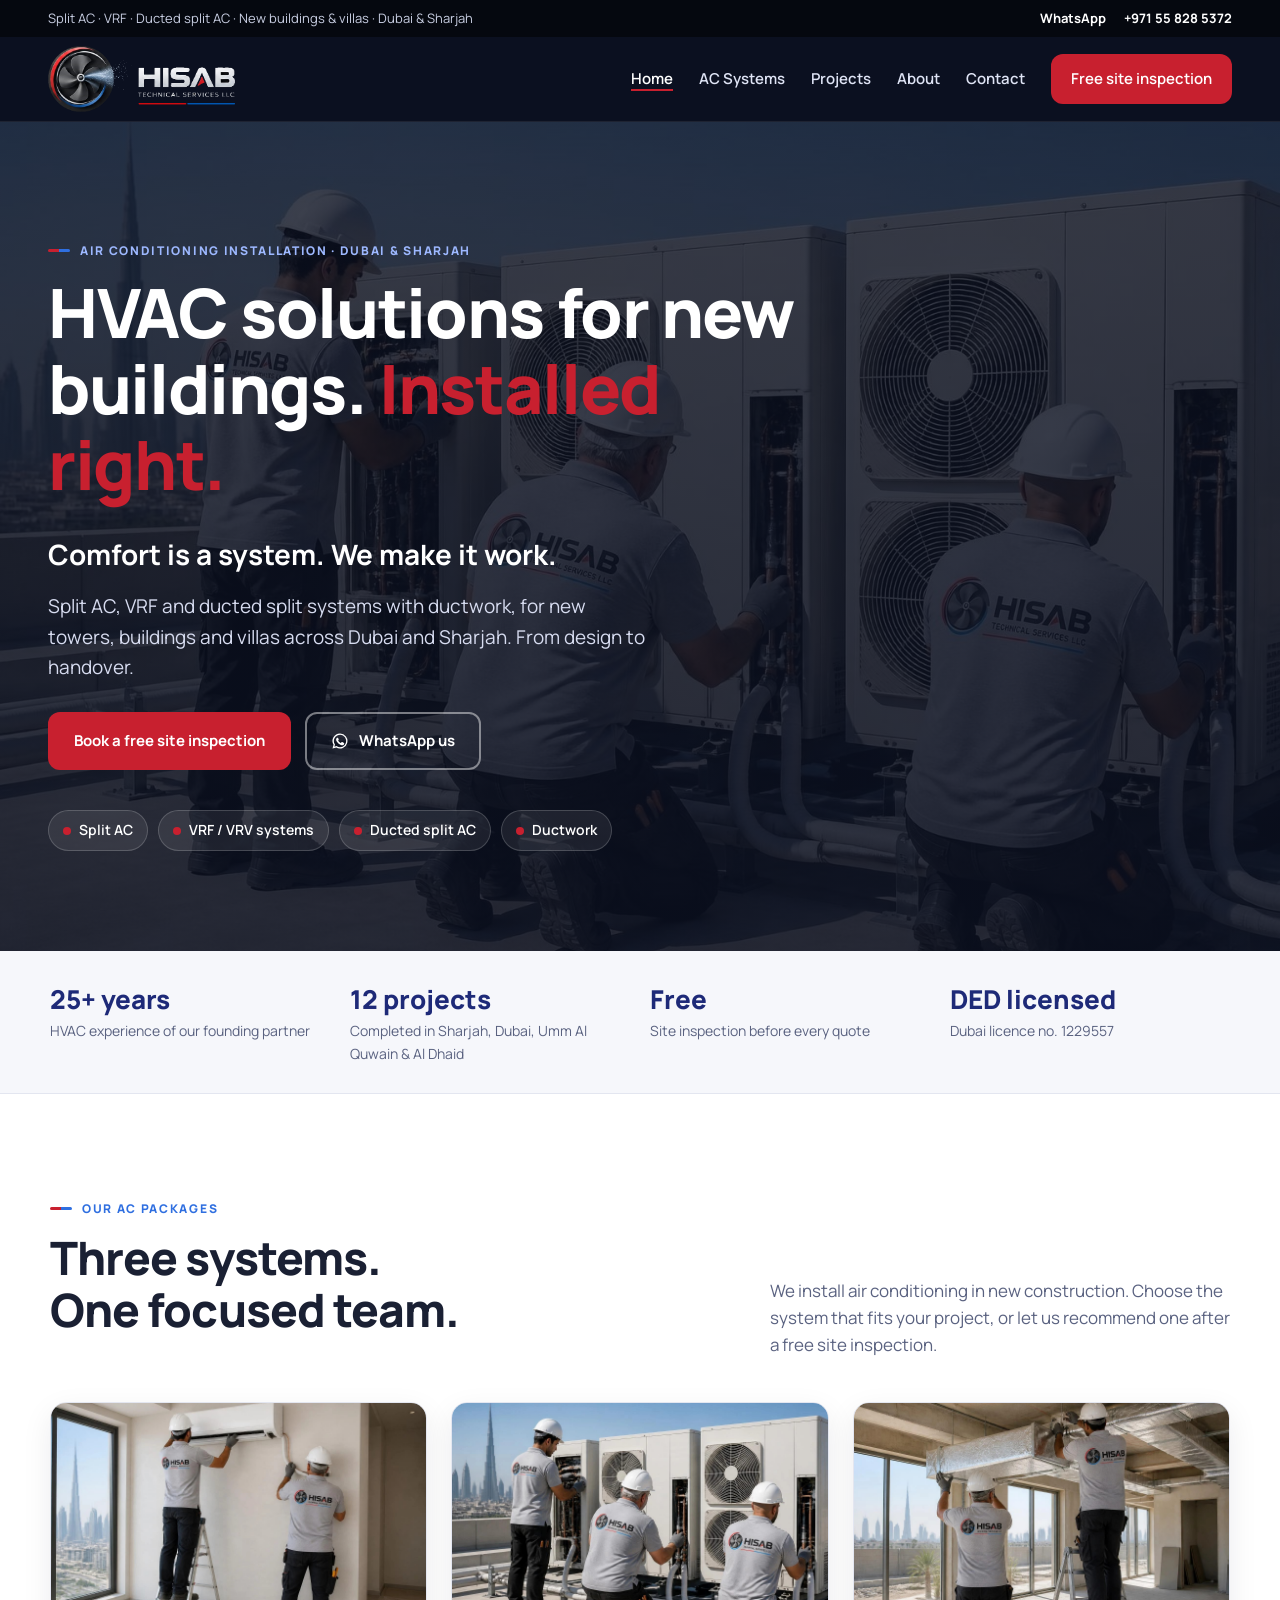
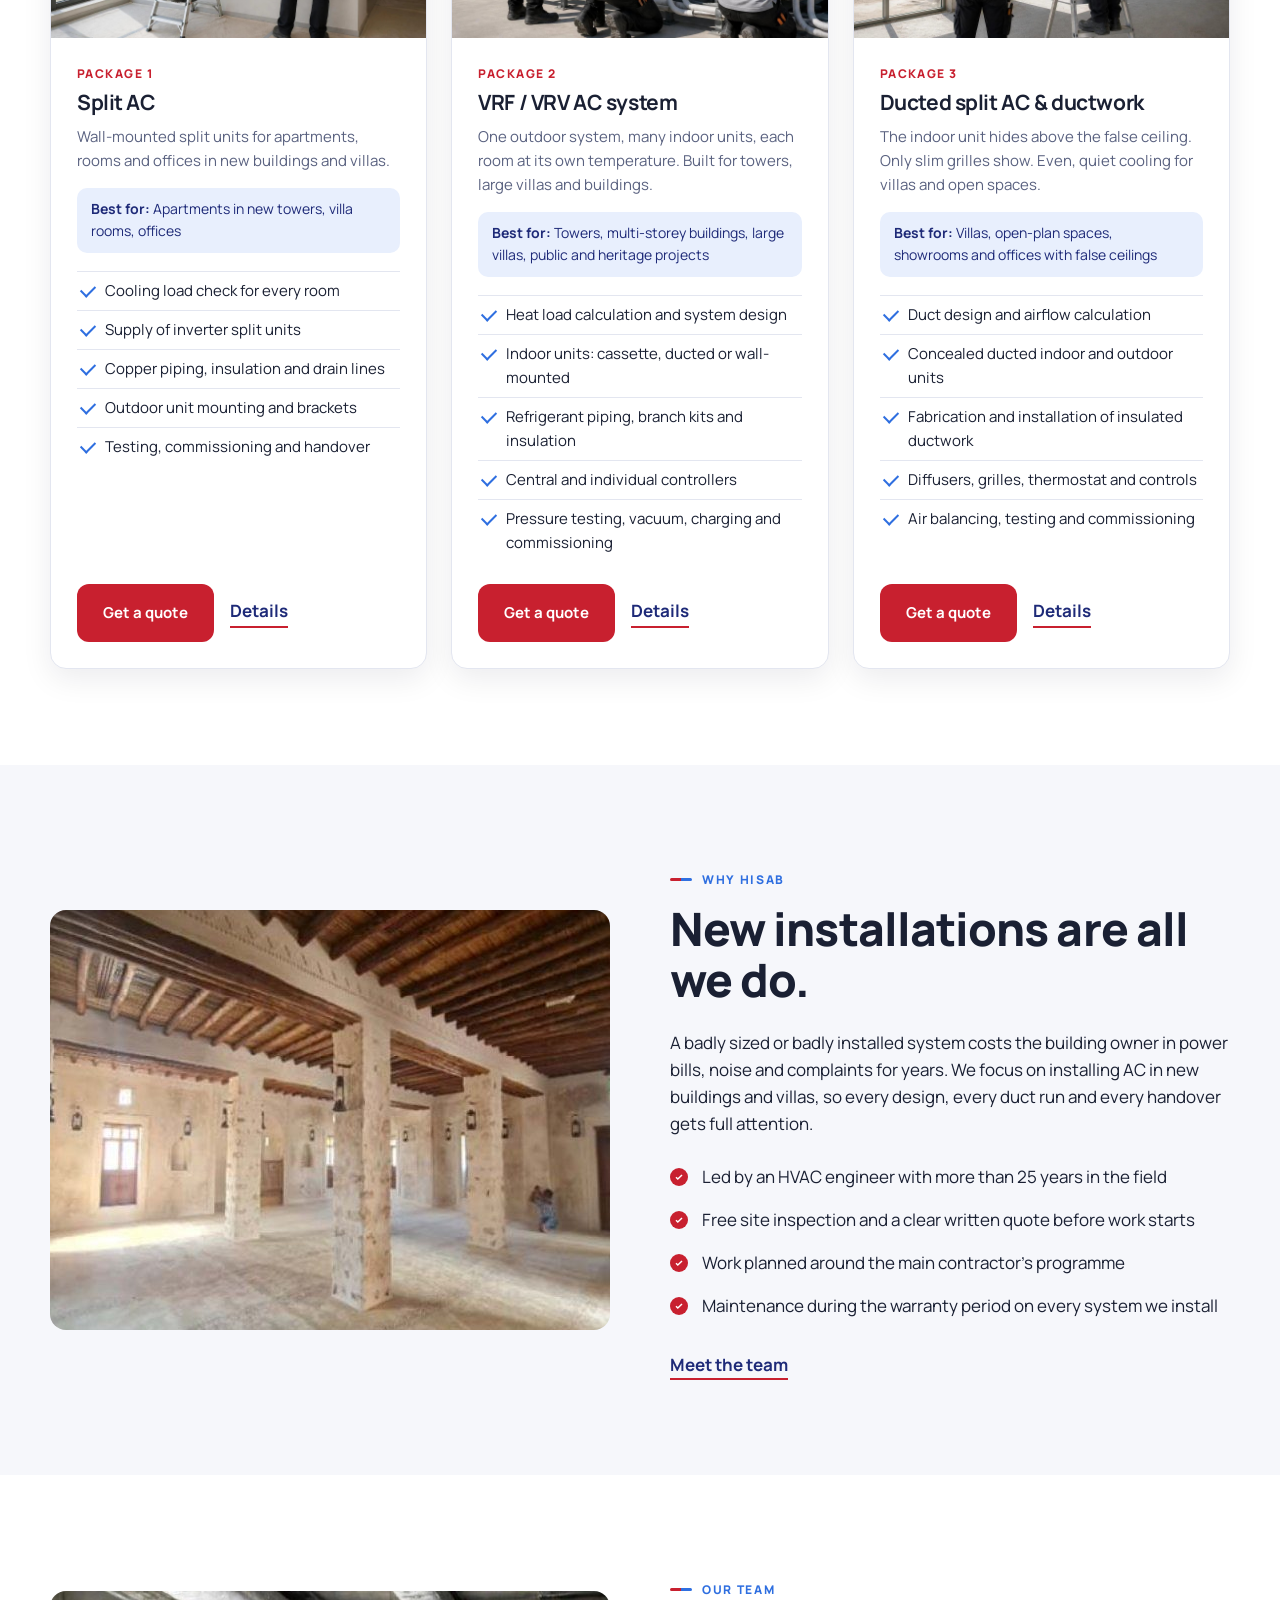
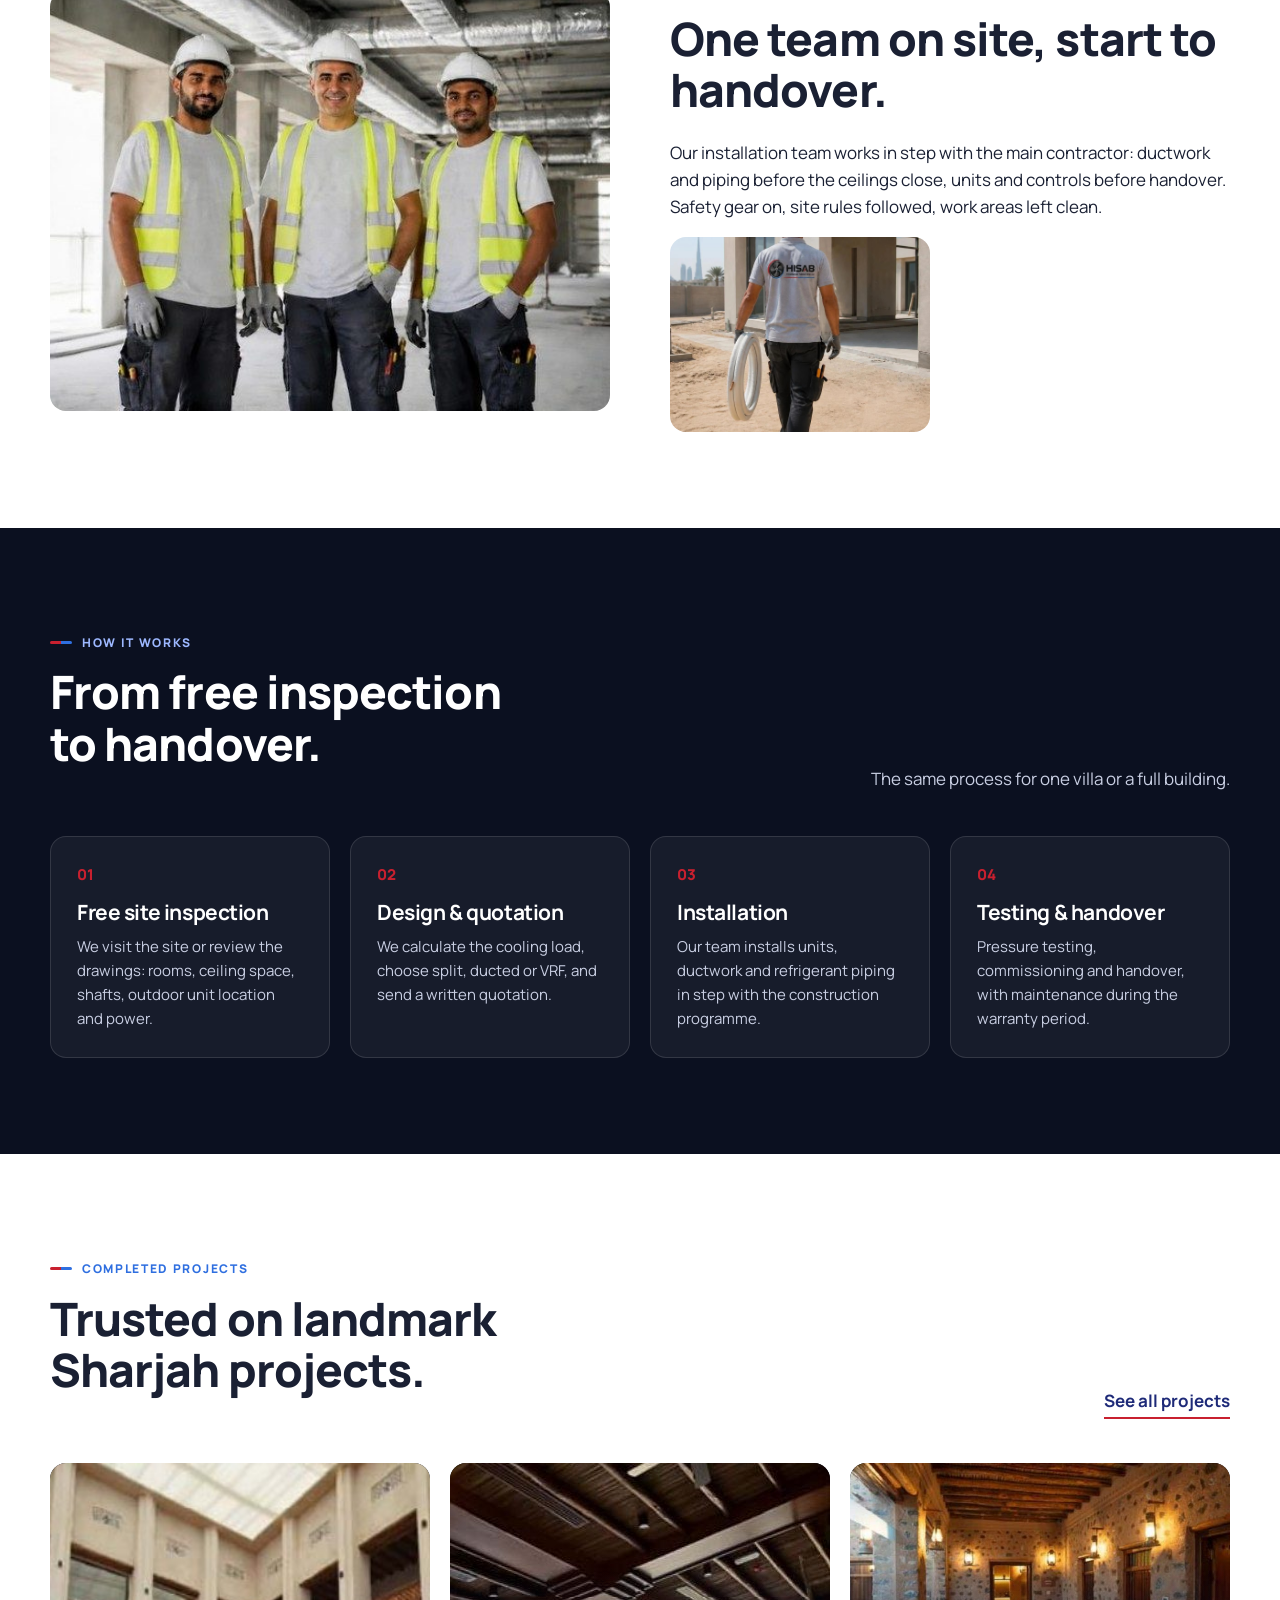
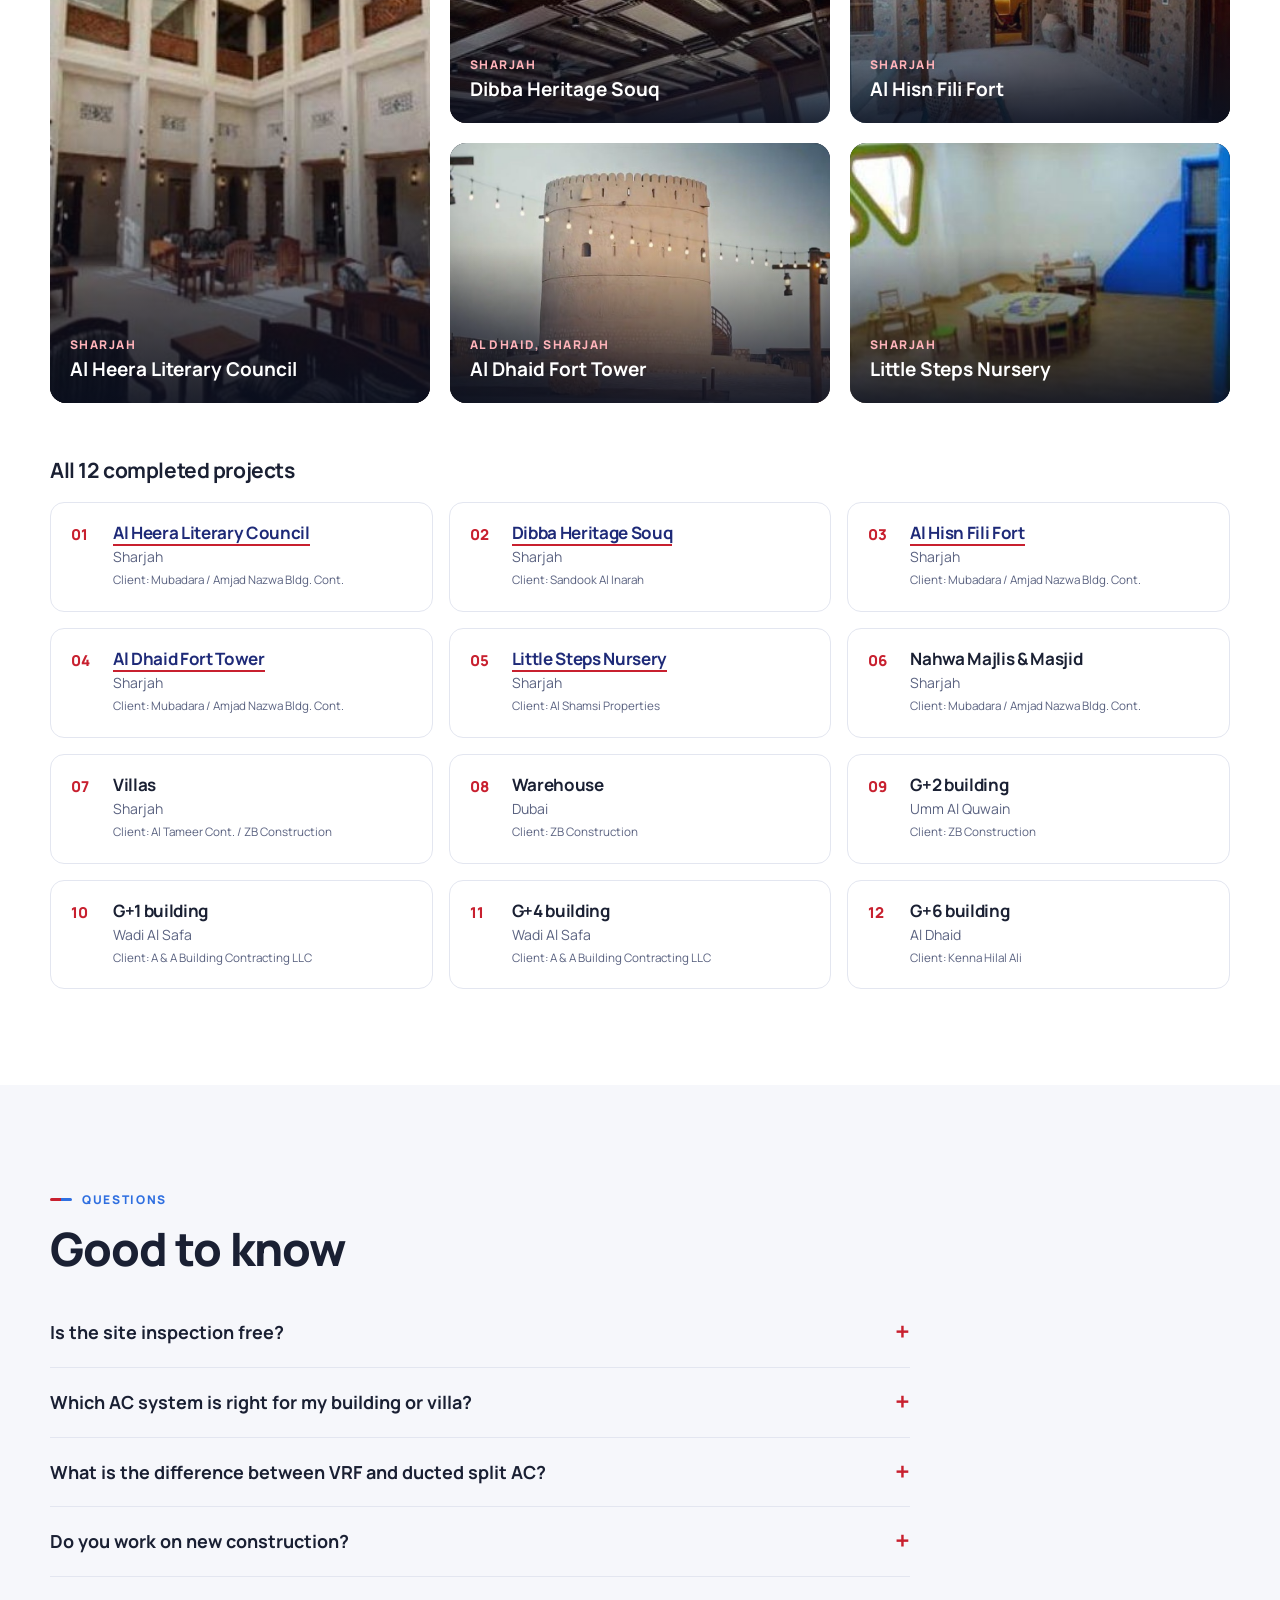
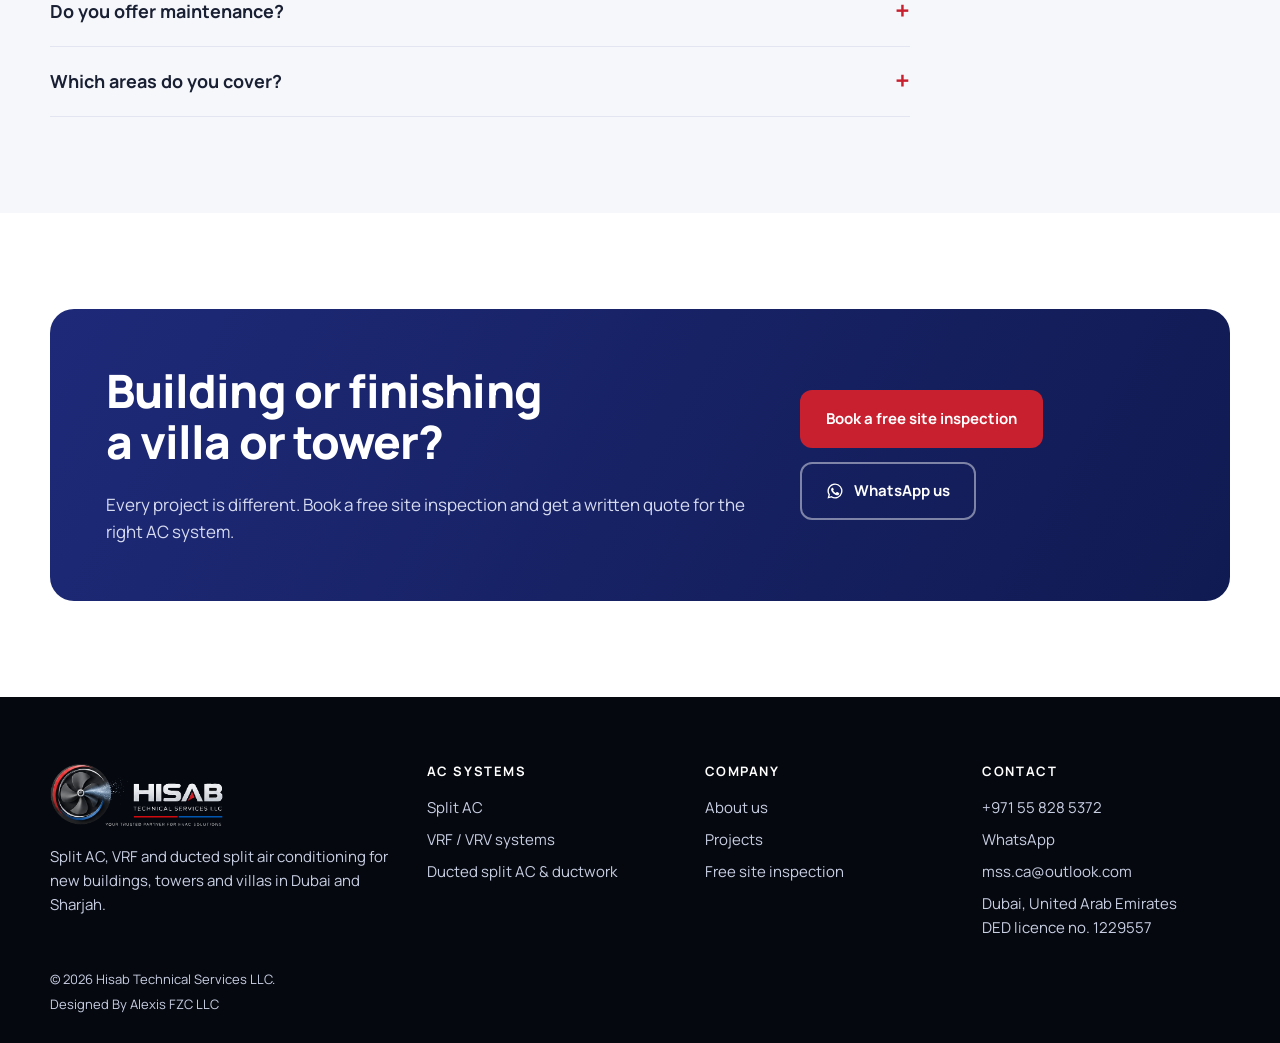
==== index.html @ 9855f245 "Footer logo: red-blue line centred under HISAB Co-Authored-By: Claude Opus 5.5 <noreply@anthropic.co" ====
<!doctype html>
<html lang="en">
<head>
<meta charset="utf-8">
<meta name="viewport" content="width=device-width,initial-scale=1">
<title>AC, VRF & Ducted Split AC Installation for Buildings & Villas in Dubai | Hisab Technical Services</title>
<meta name="description" content="Hisab Technical Services installs split AC, VRF/VRV and ducted split air conditioning with ductwork for new buildings, towers and villas in Dubai and Sharjah. Free site inspection.">
<link rel="canonical" href="https://hisab-technical-services.netlify.app/">
<meta property="og:type" content="website">
<meta property="og:title" content="AC, VRF & Ducted Split AC Installation for Buildings & Villas in Dubai | Hisab Technical Services">
<meta property="og:description" content="Hisab Technical Services installs split AC, VRF/VRV and ducted split air conditioning with ductwork for new buildings, towers and villas in Dubai and Sharjah. Free site inspection.">
<meta property="og:url" content="https://hisab-technical-services.netlify.app/">
<meta property="og:image" content="https://hisab-technical-services.netlify.app/assets/og-image.jpg">
<meta name="twitter:card" content="summary_large_image">
<meta name="theme-color" content="#0b1020">
<link rel="icon" type="image/png" href="assets/favicon.png">
<link rel="apple-touch-icon" href="assets/apple-touch-icon.png">
<link rel="preconnect" href="https://fonts.googleapis.com">
<link rel="preconnect" href="https://fonts.gstatic.com" crossorigin>
<link href="https://fonts.googleapis.com/css2?family=Manrope:wght@400;500;600;700;800&display=swap" rel="stylesheet">
<link rel="stylesheet" href="styles.css">
<script type="application/ld+json">{"@context": "https://schema.org", "@type": "HVACBusiness", "name": "Hisab Technical Services LLC", "slogan": "Your trusted partner for HVAC solutions", "url": "https://hisab-technical-services.netlify.app", "telephone": "+971558285372", "email": "mss.ca@outlook.com", "image": "https://hisab-technical-services.netlify.app/assets/og-image.jpg", "logo": "https://hisab-technical-services.netlify.app/assets/hisab-logo.png", "foundingDate": "2023-08", "address": {"@type": "PostalAddress", "addressLocality": "Dubai", "addressCountry": "AE"}, "areaServed": [{"@type": "City", "name": "Dubai"}, {"@type": "City", "name": "Sharjah"}, {"@type": "Country", "name": "United Arab Emirates"}], "sameAs": ["https://instagram.com/hisab_technical_services_llc"], "hasOfferCatalog": {"@type": "OfferCatalog", "name": "Air conditioning installation", "itemListElement": [{"@type": "Offer", "itemOffered": {"@type": "Service", "name": "Split AC supply and installation for new buildings and villas"}}, {"@type": "Offer", "itemOffered": {"@type": "Service", "name": "VRF / VRV air conditioning design, installation and commissioning"}}, {"@type": "Offer", "itemOffered": {"@type": "Service", "name": "Ducted split AC and ductwork design and installation"}}, {"@type": "Offer", "itemOffered": {"@type": "Service", "name": "Free site inspection"}}]}}</script>
<script type="application/ld+json">{"@context": "https://schema.org", "@type": "FAQPage", "mainEntity": [{"@type": "Question", "name": "Is the site inspection free?", "acceptedAnswer": {"@type": "Answer", "text": "Yes. Every project is different, so we inspect the site first. The inspection is free, and you receive a written quotation afterwards."}}, {"@type": "Question", "name": "Which AC system is right for my building or villa?", "acceptedAnswer": {"@type": "Answer", "text": "It depends on the number of rooms, the ceiling space and how the building is used. Split units suit individual rooms and apartments. Ducted split AC hides the indoor unit above a false ceiling and suits villas and open-plan spaces. VRF suits larger villas, towers and buildings with many rooms on one outdoor system. We recommend a system after the site inspection."}}, {"@type": "Question", "name": "What is the difference between VRF and ducted split AC?", "acceptedAnswer": {"@type": "Answer", "text": "A ducted split system uses one indoor unit that sends cooled air through ducts to several rooms, usually with one thermostat per system. A VRF (variable refrigerant flow, also called VRV) system connects many indoor units to one outdoor unit, so each room can be set to its own temperature."}}, {"@type": "Question", "name": "Do you work on new construction?", "acceptedAnswer": {"@type": "Answer", "text": "Yes. New installations are our focus: AC and ductwork for new buildings, towers and villas, from design stage through installation, testing and handover."}}, {"@type": "Question", "name": "Do you offer maintenance?", "acceptedAnswer": {"@type": "Answer", "text": "We focus on new installations. Maintenance is provided for systems we installed, during the warranty period."}}, {"@type": "Question", "name": "Which areas do you cover?", "acceptedAnswer": {"@type": "Answer", "text": "We are based in Dubai and work across Dubai and Sharjah, with project references in Sharjah, Al Dhaid, Umm Al Quwain and Dubai."}}]}</script>
</head>
<body>
<a class="skip" href="#main">Skip to content</a>
<div class="topbar"><div class="wrap"><span>Split AC · VRF · Ducted split AC<span class="hide-sm"> · New buildings &amp; villas · Dubai &amp; Sharjah</span></span><span class="top-links"><a href="https://wa.me/971558285372?text=Hello%20Hisab%2C%20I%20would%20like%20a%20free%20site%20inspection." target="_blank" rel="noopener">WhatsApp</a><a href="tel:+971558285372">+971 55 828 5372</a></span></div></div>
<header class="header"><div class="wrap nav">
<a class="brand" href="index.html" aria-label="Hisab Technical Services home"><img src="assets/hisab-logo-header-v2.png" alt="Hisab Technical Services LLC – your trusted partner for HVAC solutions" width="576" height="203"></a>
<button class="menu-toggle" aria-label="Open menu" aria-expanded="false" aria-controls="menu">☰</button>
<nav class="menu" id="menu" aria-label="Main"><a href="index.html" aria-current="page">Home</a><a href="ac-systems.html">AC Systems</a><a href="projects.html">Projects</a><a href="about.html">About</a><a href="contact.html">Contact</a><a class="btn btn-red" href="contact.html#book">Free site inspection</a></nav>
</div></header>
<main id="main">
<section class="hero"><div class="hero-bg" role="img" aria-label="Hisab technicians installing VRF outdoor units on a Dubai rooftop"></div><div class="wrap">
<div class="eyebrow">Air conditioning installation · Dubai &amp; Sharjah</div>
<h1>HVAC solutions for new buildings. <span class="accent">Installed right.</span></h1>
<p class="tagline">Comfort is a system. We make it work.</p>
<p class="lead">Split AC, VRF and ducted split systems with ductwork, for new towers, buildings and villas across Dubai and Sharjah. From design to handover.</p>
<div class="hero-actions"><a class="btn btn-red" href="contact.html#book">Book a free site inspection</a><a class="btn btn-ghost" href="https://wa.me/971558285372?text=Hello%20Hisab%2C%20I%20would%20like%20a%20free%20site%20inspection." target="_blank" rel="noopener"><svg class="wa" viewBox="0 0 24 24" aria-hidden="true"><path fill="currentColor" d="M12 2a10 10 0 0 0-8.6 15.1L2 22l5-1.3A10 10 0 1 0 12 2zm0 18.2a8.2 8.2 0 0 1-4.2-1.2l-.3-.2-3 .8.8-2.9-.2-.3A8.2 8.2 0 1 1 12 20.2zm4.5-6.1c-.2-.1-1.5-.7-1.7-.8s-.4-.1-.6.1-.7.8-.8 1-.3.2-.5.1a6.7 6.7 0 0 1-3.3-2.9c-.3-.4.3-.4.7-1.3.1-.2 0-.3 0-.4l-.8-1.8c-.2-.5-.4-.4-.6-.4h-.5a1 1 0 0 0-.7.3 3 3 0 0 0-.9 2.2 5.2 5.2 0 0 0 1.1 2.7 11.8 11.8 0 0 0 4.5 4c1.7.7 2.3.8 3.2.7a2.7 2.7 0 0 0 1.8-1.3 2.2 2.2 0 0 0 .2-1.3c-.1-.1-.3-.2-.5-.3z"/></svg> WhatsApp us</a></div>
<div class="hero-chips"><span class="chip">Split AC</span><span class="chip">VRF / VRV systems</span><span class="chip">Ducted split AC</span><span class="chip">Ductwork</span></div>
</div></section>
<section class="trust"><div class="wrap">
<div><b>25+ years</b><span>HVAC experience of our founding partner</span></div>
<div><b>12 projects</b><span>Completed in Sharjah, Dubai, Umm Al Quwain &amp; Al Dhaid</span></div>
<div><b>Free</b><span>Site inspection before every quote</span></div>
<div><b>DED licensed</b><span>Dubai licence no. 1229557</span></div>
</div></section>

<section class="section"><div class="wrap">
<div class="head"><div><div class="eyebrow">Our AC packages</div><h2>Three systems.<br>One focused team.</h2></div>
<p>We install air conditioning in new construction. Choose the system that fits your project, or let us recommend one after a free site inspection.</p></div>
<div class="packages">
<article class="pkg"><img src="assets/photos/pkg-split.jpg" alt="Hisab technicians in branded uniforms mounting a split AC unit in a new Dubai apartment" loading="lazy" width="800" height="500"><div class="pkg-body">
<div class="tag">Package 1</div><h3>Split AC</h3><p>Wall-mounted split units for apartments, rooms and offices in new buildings and villas.</p><div class="best"><b>Best for:</b> Apartments in new towers, villa rooms, offices</div>
<ul><li>Cooling load check for every room</li><li>Supply of inverter split units</li><li>Copper piping, insulation and drain lines</li><li>Outdoor unit mounting and brackets</li><li>Testing, commissioning and handover</li></ul>
<div class="actions"><a class="btn btn-red" href="contact.html?system=split#book">Get a quote</a><a class="link" href="ac-systems.html#split">Details</a></div>
</div></article>
<article class="pkg"><img src="assets/photos/pkg-vrf.jpg" alt="Hisab technicians installing VRF outdoor units on a Dubai rooftop" loading="lazy" width="800" height="500"><div class="pkg-body">
<div class="tag">Package 2</div><h3>VRF / VRV AC system</h3><p>One outdoor system, many indoor units, each room at its own temperature. Built for towers, large villas and buildings.</p><div class="best"><b>Best for:</b> Towers, multi-storey buildings, large villas, public and heritage projects</div>
<ul><li>Heat load calculation and system design</li><li>Indoor units: cassette, ducted or wall-mounted</li><li>Refrigerant piping, branch kits and insulation</li><li>Central and individual controllers</li><li>Pressure testing, vacuum, charging and commissioning</li></ul>
<div class="actions"><a class="btn btn-red" href="contact.html?system=vrf#book">Get a quote</a><a class="link" href="ac-systems.html#vrf">Details</a></div>
</div></article>
<article class="pkg"><img src="assets/photos/pkg-ducted.jpg" alt="Hisab technicians installing insulated ductwork in a new villa" loading="lazy" width="800" height="500"><div class="pkg-body">
<div class="tag">Package 3</div><h3>Ducted split AC &amp; ductwork</h3><p>The indoor unit hides above the false ceiling. Only slim grilles show. Even, quiet cooling for villas and open spaces.</p><div class="best"><b>Best for:</b> Villas, open-plan spaces, showrooms and offices with false ceilings</div>
<ul><li>Duct design and airflow calculation</li><li>Concealed ducted indoor and outdoor units</li><li>Fabrication and installation of insulated ductwork</li><li>Diffusers, grilles, thermostat and controls</li><li>Air balancing, testing and commissioning</li></ul>
<div class="actions"><a class="btn btn-red" href="contact.html?system=ducted#book">Get a quote</a><a class="link" href="ac-systems.html#ducted">Details</a></div>
</div></article>
</div>
</div></section>

<section class="section alt"><div class="wrap split">
<img src="assets/photos/why.jpg" alt="Columned hall with timber ceiling at Al Heera Literary Council, a Hisab project" loading="lazy" width="900" height="600">
<div><div class="eyebrow">Why Hisab</div><h2>New installations are all we do.</h2>
<p>A badly sized or badly installed system costs the building owner in power bills, noise and complaints for years. We focus on installing AC in new buildings and villas, so every design, every duct run and every handover gets full attention.</p>
<ul class="ticks"><li>Led by an HVAC engineer with more than 25 years in the field</li><li>Free site inspection and a clear written quote before work starts</li><li>Work planned around the main contractor’s programme</li><li>Maintenance during the warranty period on every system we install</li></ul>
<a class="link" href="about.html">Meet the team</a></div>
</div></section>
<section class="section"><div class="wrap split">
<img src="assets/photos/team.jpg" alt="Hisab Technical Services installation team on a construction site" loading="lazy" width="900" height="600">
<div><div class="eyebrow">Our team</div><h2>One team on site, start to handover.</h2>
<p>Our installation team works in step with the main contractor: ductwork and piping before the ceilings close, units and controls before handover. Safety gear on, site rules followed, work areas left clean.</p>
<img src="assets/photos/uniform-back.jpg" alt="Hisab technician with the company logo on his uniform, carrying copper pipe on a villa site" loading="lazy" width="400" height="500" style="max-width:260px;margin-top:10px"></div>
</div></section>

<section class="section dark"><div class="wrap">
<div class="head"><div><div class="eyebrow">How it works</div><h2>From free inspection<br>to handover.</h2></div><p>The same process for one villa or a full building.</p></div>
<div class="steps">
<div class="step"><h3>Free site inspection</h3><p>We visit the site or review the drawings: rooms, ceiling space, shafts, outdoor unit location and power.</p></div>
<div class="step"><h3>Design &amp; quotation</h3><p>We calculate the cooling load, choose split, ducted or VRF, and send a written quotation.</p></div>
<div class="step"><h3>Installation</h3><p>Our team installs units, ductwork and refrigerant piping in step with the construction programme.</p></div>
<div class="step"><h3>Testing &amp; handover</h3><p>Pressure testing, commissioning and handover, with maintenance during the warranty period.</p></div>
</div>
</div></section>

<section class="section"><div class="wrap">
<div class="head"><div><div class="eyebrow">Completed projects</div><h2>Trusted on landmark<br>Sharjah projects.</h2></div><a class="link" href="projects.html">See all projects</a></div>
<div class="projects">
<a class="proj big" href="projects.html#heera"><img src="assets/projects/heera-interior.jpg" alt="Courtyard hall of the Al Heera Literary Council, Sharjah" loading="lazy"><span><small>Sharjah</small><b>Al Heera Literary Council</b></span></a>
<a class="proj" href="projects.html#dibba"><img src="assets/projects/dibba-ceiling.jpg" alt="Ceiling with linear air diffusers at Dibba Heritage Souq" loading="lazy"><span><small>Sharjah</small><b>Dibba Heritage Souq</b></span></a>
<a class="proj" href="projects.html#fili"><img src="assets/projects/fili-corridor.jpg" alt="Restored corridor at Al Hisn Fili Fort" loading="lazy"><span><small>Sharjah</small><b>Al Hisn Fili Fort</b></span></a>
<a class="proj" href="projects.html#dhaid"><img src="assets/projects/dhaid-tower.jpg" alt="Al Dhaid Fort tower at dusk" loading="lazy"><span><small>Al Dhaid, Sharjah</small><b>Al Dhaid Fort Tower</b></span></a>
<a class="proj" href="projects.html#steps"><img src="assets/projects/steps-interior.jpg" alt="Classroom with ceiling air diffusers at Little Steps Nursery" loading="lazy"><span><small>Sharjah</small><b>Little Steps Nursery</b></span></a>
</div>
<h3 style="margin-top:56px">All 12 completed projects</h3>
<div class="ref-grid"><div class="ref"><span class="num">01</span><div><h3><a href="projects.html#heera">Al Heera Literary Council</a></h3><p>Sharjah<br><small>Client: Mubadara / Amjad Nazwa Bldg. Cont.</small></p></div></div><div class="ref"><span class="num">02</span><div><h3><a href="projects.html#dibba">Dibba Heritage Souq</a></h3><p>Sharjah<br><small>Client: Sandook Al Inarah</small></p></div></div><div class="ref"><span class="num">03</span><div><h3><a href="projects.html#fili">Al Hisn Fili Fort</a></h3><p>Sharjah<br><small>Client: Mubadara / Amjad Nazwa Bldg. Cont.</small></p></div></div><div class="ref"><span class="num">04</span><div><h3><a href="projects.html#dhaid">Al Dhaid Fort Tower</a></h3><p>Sharjah<br><small>Client: Mubadara / Amjad Nazwa Bldg. Cont.</small></p></div></div><div class="ref"><span class="num">05</span><div><h3><a href="projects.html#steps">Little Steps Nursery</a></h3><p>Sharjah<br><small>Client: Al Shamsi Properties</small></p></div></div><div class="ref"><span class="num">06</span><div><h3>Nahwa Majlis &amp; Masjid</h3><p>Sharjah<br><small>Client: Mubadara / Amjad Nazwa Bldg. Cont.</small></p></div></div><div class="ref"><span class="num">07</span><div><h3>Villas</h3><p>Sharjah<br><small>Client: Al Tameer Cont. / ZB Construction</small></p></div></div><div class="ref"><span class="num">08</span><div><h3>Warehouse</h3><p>Dubai<br><small>Client: ZB Construction</small></p></div></div><div class="ref"><span class="num">09</span><div><h3>G+2 building</h3><p>Umm Al Quwain<br><small>Client: ZB Construction</small></p></div></div><div class="ref"><span class="num">10</span><div><h3>G+1 building</h3><p>Wadi Al Safa<br><small>Client: A &amp; A Building Contracting LLC</small></p></div></div><div class="ref"><span class="num">11</span><div><h3>G+4 building</h3><p>Wadi Al Safa<br><small>Client: A &amp; A Building Contracting LLC</small></p></div></div><div class="ref"><span class="num">12</span><div><h3>G+6 building</h3><p>Al Dhaid<br><small>Client: Kenna Hilal Ali</small></p></div></div></div>
</div></section>

<section class="section alt"><div class="wrap">
<div class="eyebrow">Questions</div><h2>Good to know</h2>
<div class="faq"><details><summary>Is the site inspection free?</summary><p>Yes. Every project is different, so we inspect the site first. The inspection is free, and you receive a written quotation afterwards.</p></details><details><summary>Which AC system is right for my building or villa?</summary><p>It depends on the number of rooms, the ceiling space and how the building is used. Split units suit individual rooms and apartments. Ducted split AC hides the indoor unit above a false ceiling and suits villas and open-plan spaces. VRF suits larger villas, towers and buildings with many rooms on one outdoor system. We recommend a system after the site inspection.</p></details><details><summary>What is the difference between VRF and ducted split AC?</summary><p>A ducted split system uses one indoor unit that sends cooled air through ducts to several rooms, usually with one thermostat per system. A VRF (variable refrigerant flow, also called VRV) system connects many indoor units to one outdoor unit, so each room can be set to its own temperature.</p></details><details><summary>Do you work on new construction?</summary><p>Yes. New installations are our focus: AC and ductwork for new buildings, towers and villas, from design stage through installation, testing and handover.</p></details><details><summary>Do you offer maintenance?</summary><p>We focus on new installations. Maintenance is provided for systems we installed, during the warranty period.</p></details><details><summary>Which areas do you cover?</summary><p>We are based in Dubai and work across Dubai and Sharjah, with project references in Sharjah, Al Dhaid, Umm Al Quwain and Dubai.</p></details></div>
</div></section>
<section class="section"><div class="wrap"><div class="cta">
<div><h2>Building or finishing<br>a villa or tower?</h2><p>Every project is different. Book a free site inspection and get a written quote for the right AC system.</p></div>
<div class="actions"><a class="btn btn-red" href="contact.html#book">Book a free site inspection</a><a class="btn btn-ghost" href="https://wa.me/971558285372?text=Hello%20Hisab%2C%20I%20would%20like%20a%20free%20site%20inspection." target="_blank" rel="noopener"><svg class="wa" viewBox="0 0 24 24" aria-hidden="true"><path fill="currentColor" d="M12 2a10 10 0 0 0-8.6 15.1L2 22l5-1.3A10 10 0 1 0 12 2zm0 18.2a8.2 8.2 0 0 1-4.2-1.2l-.3-.2-3 .8.8-2.9-.2-.3A8.2 8.2 0 1 1 12 20.2zm4.5-6.1c-.2-.1-1.5-.7-1.7-.8s-.4-.1-.6.1-.7.8-.8 1-.3.2-.5.1a6.7 6.7 0 0 1-3.3-2.9c-.3-.4.3-.4.7-1.3.1-.2 0-.3 0-.4l-.8-1.8c-.2-.5-.4-.4-.6-.4h-.5a1 1 0 0 0-.7.3 3 3 0 0 0-.9 2.2 5.2 5.2 0 0 0 1.1 2.7 11.8 11.8 0 0 0 4.5 4c1.7.7 2.3.8 3.2.7a2.7 2.7 0 0 0 1.8-1.3 2.2 2.2 0 0 0 .2-1.3c-.1-.1-.3-.2-.5-.3z"/></svg> WhatsApp us</a></div>
</div></div></section>
</main>
<footer class="footer"><div class="wrap">
<div class="footer-grid">
<div><img src="assets/hisab-logo-v2.png" alt="Hisab Technical Services LLC" width="590" height="235" loading="lazy"><p>Split AC, VRF and ducted split air conditioning for new buildings, towers and villas in Dubai and Sharjah.</p></div>
<div><h4>AC systems</h4><a href="ac-systems.html#split">Split AC</a><a href="ac-systems.html#vrf">VRF / VRV systems</a><a href="ac-systems.html#ducted">Ducted split AC &amp; ductwork</a></div>
<div><h4>Company</h4><a href="about.html">About us</a><a href="projects.html">Projects</a><a href="contact.html#book">Free site inspection</a></div>
<div><h4>Contact</h4><a href="tel:+971558285372">+971 55 828 5372</a><a href="https://wa.me/971558285372?text=Hello%20Hisab%2C%20I%20would%20like%20a%20free%20site%20inspection." target="_blank" rel="noopener">WhatsApp</a><a href="mailto:mss.ca@outlook.com">mss.ca@outlook.com</a><p>Dubai, United Arab Emirates<br>DED licence no. 1229557</p></div>
</div>
<div class="footer-base footer-credit"><span>© 2026 Hisab Technical Services LLC.</span><span>Designed By Alexis FZC LLC</span></div>
</div></footer>
<div class="callbar"><a href="tel:+971558285372">Call</a><a href="https://wa.me/971558285372?text=Hello%20Hisab%2C%20I%20would%20like%20a%20free%20site%20inspection." target="_blank" rel="noopener">WhatsApp</a></div>
<script src="site.js"></script>
</body>
</html>
---- styles.css ----
/* Hisab Technical Services — AC, VRF and ducted split AC specialists */
:root{
  --ink:#0b1020;--ink-2:#121a33;--navy:#1e2a78;--blue:#2f6fe0;--blue-soft:#e8effd;
  --red:#c8202f;--red-dark:#a51825;--paper:#f6f7fb;--white:#fff;--text:#1a2033;--muted:#5a6280;
  --line:#e3e6f0;--radius:16px;--shadow:0 10px 30px rgba(11,16,32,.08);
  --font:"Manrope",system-ui,-apple-system,"Segoe UI",Roboto,Arial,sans-serif;
}
*{box-sizing:border-box}
html{scroll-behavior:smooth}
body{margin:0;font-family:var(--font);color:var(--text);background:var(--white);font-size:17px;line-height:1.6;-webkit-font-smoothing:antialiased}
img{max-width:100%;height:auto;display:block}
a{color:inherit}
h1,h2,h3{line-height:1.12;margin:0 0 .5em;letter-spacing:-.02em}
h1{font-size:clamp(38px,5.6vw,68px);font-weight:800}
h2{font-size:clamp(30px,3.6vw,46px);font-weight:800}
h3{font-size:21px;font-weight:700}
p{margin:0 0 1em}
.wrap{width:min(1180px,100% - 32px);margin-inline:auto}
.skip{position:absolute;left:-999px;top:8px;background:var(--white);padding:8px 12px;z-index:100}
.skip:focus{left:8px}
.accent{color:var(--red)}
.accent-blue{color:#7fa8ff}
.eyebrow{display:inline-flex;align-items:center;gap:10px;font-size:12px;font-weight:800;letter-spacing:.14em;text-transform:uppercase;color:var(--blue);margin-bottom:14px}
.eyebrow:before{content:"";width:22px;height:3px;border-radius:3px;background:linear-gradient(90deg,var(--red) 50%,var(--blue) 50%)}
.dark .eyebrow{color:#9db8ff}

/* Buttons */
.btn{display:inline-flex;align-items:center;justify-content:center;gap:10px;padding:15px 24px;border-radius:12px;font-weight:700;font-size:15px;text-decoration:none;border:2px solid transparent;cursor:pointer;transition:.2s;font-family:inherit}
.btn-red{background:var(--red);color:#fff}.btn-red:hover{background:var(--red-dark)}
.btn-blue{background:var(--navy);color:#fff}.btn-blue:hover{background:#16205e}
.btn-ghost{border-color:rgba(255,255,255,.45);color:#fff}.btn-ghost:hover{background:rgba(255,255,255,.1)}
.btn-line{border-color:var(--navy);color:var(--navy)}.btn-line:hover{background:var(--navy);color:#fff}
.link{font-weight:700;color:var(--navy);text-decoration:none;border-bottom:2px solid var(--red);padding-bottom:2px}
.link:hover{color:var(--red)}

/* Top bar + header */
.topbar{background:#05080f;color:#c9cfe3;font-size:13px}
.topbar .wrap{display:flex;justify-content:space-between;gap:16px;padding:8px 0}
.topbar a{color:#fff;text-decoration:none;font-weight:700}
.header{background:var(--ink);position:sticky;top:0;z-index:50;border-bottom:1px solid rgba(255,255,255,.08)}
.nav{display:flex;align-items:center;justify-content:space-between;height:84px}
.brand img{height:62px;width:auto}
.menu{display:flex;align-items:center;gap:26px}
.menu a{color:#dfe4f5;text-decoration:none;font-weight:600;font-size:15px}
.menu a:hover,.menu a[aria-current=page]{color:#fff}
.menu a[aria-current=page]{box-shadow:inset 0 -2px 0 var(--red)}
.menu .btn{color:#fff;padding:11px 18px;box-shadow:none}
.menu-toggle{display:none;background:none;border:1px solid rgba(255,255,255,.3);color:#fff;border-radius:10px;width:46px;height:42px;font-size:20px;cursor:pointer}

/* Hero */
.hero{position:relative;color:#fff;background:var(--ink);overflow:hidden}
.hero-bg{position:absolute;inset:0;background:url(assets/photos/hero.jpg) center/cover no-repeat;opacity:.5}
.hero:after{content:"";position:absolute;inset:0;background:linear-gradient(90deg,rgba(11,16,32,.96) 0%,rgba(11,16,32,.8) 45%,rgba(11,16,32,.25) 100%)}
.hero .wrap{position:relative;z-index:1;padding:110px 0 100px}
.hero h1{max-width:760px}
.hero p.lead{font-size:19px;max-width:600px;color:#d7dcf0}
.hero-actions{display:flex;flex-wrap:wrap;gap:14px;margin:30px 0 40px}
.hero-chips{display:flex;flex-wrap:wrap;gap:10px}
.chip{display:inline-flex;align-items:center;gap:8px;background:rgba(255,255,255,.08);border:1px solid rgba(255,255,255,.18);padding:8px 14px;border-radius:999px;font-size:14px;font-weight:600}
.chip:before{content:"";width:8px;height:8px;border-radius:50%;background:var(--red)}

.page-hero{background:var(--ink);color:#fff;position:relative;overflow:hidden}
.page-hero .wrap{position:relative;z-index:1;padding:80px 0 70px}
.page-hero p{color:#d7dcf0;max-width:640px;font-size:18px}
.page-hero:after{content:"";position:absolute;right:-120px;top:-120px;width:420px;height:420px;border-radius:50%;border:60px solid rgba(47,111,224,.12);box-shadow:0 0 0 60px rgba(200,32,47,.07)}

/* Trust strip */
.trust{background:var(--paper);border-bottom:1px solid var(--line)}
.trust .wrap{display:grid;grid-template-columns:repeat(4,1fr);gap:20px;padding:28px 0}
.trust div{display:flex;flex-direction:column}
.trust b{font-size:26px;color:var(--navy);font-weight:800}
.trust span{font-size:14px;color:var(--muted)}

/* Sections */
.section{padding:96px 0}
.section.alt{background:var(--paper)}
.dark{background:var(--ink);color:#fff}
.dark p{color:#c9cfe3}
.head{display:flex;justify-content:space-between;align-items:flex-end;gap:30px;margin-bottom:44px}
.head p{max-width:460px;color:var(--muted);margin:0}
.dark .head p{color:#c9cfe3}

/* Package cards */
.packages{display:grid;grid-template-columns:repeat(3,1fr);gap:24px}
.pkg{background:#fff;border:1px solid var(--line);border-radius:var(--radius);overflow:hidden;display:flex;flex-direction:column;box-shadow:var(--shadow);transition:.2s}
.pkg:hover{transform:translateY(-4px)}
.pkg img{aspect-ratio:16/10;object-fit:cover;width:100%}
.pkg-body{padding:26px;display:flex;flex-direction:column;flex:1}
.pkg .tag{font-size:12px;font-weight:800;letter-spacing:.12em;text-transform:uppercase;color:var(--red);margin-bottom:8px}
.pkg p{color:var(--muted);font-size:15px}
.pkg ul{list-style:none;padding:0;margin:0 0 22px;font-size:15px}
.pkg li{padding:7px 0 7px 28px;position:relative;border-top:1px solid var(--line)}
.pkg li:before{content:"";position:absolute;left:4px;top:13px;width:12px;height:7px;border-left:2px solid var(--blue);border-bottom:2px solid var(--blue);transform:rotate(-45deg)}
.pkg .actions{margin-top:auto;display:flex;gap:16px;align-items:center;flex-wrap:wrap}
.best{font-size:14px;background:var(--blue-soft);color:var(--navy);border-radius:10px;padding:10px 14px;margin-bottom:18px}

/* Split feature */
.split{display:grid;grid-template-columns:1fr 1fr;gap:60px;align-items:center}
.split img{border-radius:var(--radius);width:100%;aspect-ratio:4/3;object-fit:cover}
.split.reverse>:first-child{order:2}
.ticks{list-style:none;padding:0;margin:0 0 24px}
.ticks li{padding:8px 0 8px 32px;position:relative}
.ticks li:before{content:"";position:absolute;left:0;top:13px;width:18px;height:18px;border-radius:50%;background:var(--red) url("data:image/svg+xml,%3Csvg xmlns='http://www.w3.org/2000/svg' viewBox='0 0 20 20'%3E%3Cpath d='M5 10.5l3 3 7-7' fill='none' stroke='white' stroke-width='2.4'/%3E%3C/svg%3E") center/12px no-repeat}

/* Compare table */
.compare{width:100%;border-collapse:collapse;background:#fff;border-radius:var(--radius);overflow:hidden;box-shadow:var(--shadow);font-size:15px}
.compare th,.compare td{padding:16px 18px;text-align:left;border-bottom:1px solid var(--line);vertical-align:top}
.compare thead th{background:var(--navy);color:#fff;font-size:14px}
.compare tbody th{width:22%;color:var(--navy)}
.table-scroll{overflow-x:auto;border-radius:var(--radius)}

/* Steps */
.steps{display:grid;grid-template-columns:repeat(4,1fr);gap:20px;counter-reset:s}
.step{background:rgba(255,255,255,.05);border:1px solid rgba(255,255,255,.12);border-radius:var(--radius);padding:26px}
.section.alt .step,.section:not(.dark) .step{background:#fff;border-color:var(--line)}
.step:before{counter-increment:s;content:"0" counter(s);display:block;font-weight:800;font-size:15px;color:var(--red);margin-bottom:14px}
.step p{font-size:15px;margin:0}

/* Project gallery */
.projects{display:grid;grid-template-columns:repeat(3,1fr);gap:20px}
.proj{position:relative;border-radius:var(--radius);overflow:hidden;background:var(--ink);min-height:260px;color:#fff;text-decoration:none}
.proj img{width:100%;height:100% !important;object-fit:cover;position:absolute;inset:0;transition:.4s}
.proj:hover img{transform:scale(1.04)}
.proj:after{content:"";position:absolute;inset:0;background:linear-gradient(180deg,transparent 40%,rgba(11,16,32,.9))}
.proj figcaption,.proj span{position:absolute;left:20px;right:20px;bottom:18px;z-index:1}
.proj small{display:block;font-size:12px;letter-spacing:.12em;text-transform:uppercase;color:#ffb3ba;font-weight:800}
.proj b{font-size:19px}
.proj.big{grid-row:span 2;min-height:540px}
.project-block{margin-bottom:70px}
.project-block .gallery{display:grid;grid-template-columns:2fr 1fr 1fr;gap:14px}
.project-block .gallery img{border-radius:12px;width:100%;height:280px;object-fit:cover}
.project-block h2{font-size:clamp(26px,3vw,36px)}
.project-block .meta{color:var(--muted);font-weight:600;margin-bottom:18px}
.ref-table{width:100%;border-collapse:collapse;font-size:15px;background:#fff}
.ref-table th,.ref-table td{padding:14px 16px;border-bottom:1px solid var(--line);text-align:left}
.ref-table thead th{background:var(--paper);color:var(--navy);font-size:13px;text-transform:uppercase;letter-spacing:.08em}

/* Cards (values, maintenance) */
.cards{display:grid;grid-template-columns:repeat(4,1fr);gap:20px}
.cards.three{grid-template-columns:repeat(3,1fr)}
.card{background:#fff;border:1px solid var(--line);border-radius:var(--radius);padding:28px}
.card .ico{width:48px;height:48px;border-radius:12px;background:var(--blue-soft);display:grid;place-items:center;margin-bottom:18px}
.card .ico svg{width:26px;height:26px;stroke:var(--navy);fill:none;stroke-width:1.8}
.card p{color:var(--muted);font-size:15px;margin:0}
.dark .card{background:rgba(255,255,255,.05);border-color:rgba(255,255,255,.12)}
.dark .card p{color:#c9cfe3}

/* FAQ */
.faq{max-width:860px}
.faq details{border-bottom:1px solid var(--line);padding:20px 0}
.faq summary{font-weight:700;font-size:18px;cursor:pointer;list-style:none;display:flex;justify-content:space-between;gap:20px}
.faq summary::-webkit-details-marker{display:none}
.faq summary:after{content:"+";color:var(--red);font-size:26px;line-height:1}
.faq details[open] summary:after{content:"–"}
.faq details p{margin:12px 0 0;color:var(--muted)}

/* CTA band */
.cta{background:linear-gradient(120deg,var(--navy),#101a52);color:#fff;border-radius:24px;padding:56px;display:flex;justify-content:space-between;align-items:center;gap:30px}
.cta p{color:#d7dcf0;margin:0}
.cta .actions{display:flex;gap:14px;flex-wrap:wrap}

/* People */
.people{display:grid;grid-template-columns:1fr 1fr;gap:24px}
.person{background:#fff;border:1px solid var(--line);border-radius:var(--radius);padding:30px}
.person small{display:block;color:var(--red);font-weight:800;letter-spacing:.1em;text-transform:uppercase;font-size:12px;margin-bottom:6px}
.person p{color:var(--muted);margin:0}

/* Form */
.booking{display:grid;grid-template-columns:.9fr 1.1fr;gap:50px;align-items:start}
.form-card{background:#fff;border:1px solid var(--line);border-radius:20px;padding:34px;box-shadow:var(--shadow)}
.grid-2{display:grid;grid-template-columns:1fr 1fr;gap:16px}
label{display:block;font-weight:700;font-size:14px;margin-bottom:16px;color:var(--text)}
input,select,textarea{display:block;width:100%;margin-top:6px;padding:13px 14px;border:1px solid #cfd4e4;border-radius:10px;font:inherit;font-weight:500;font-size:15px;background:#fff;color:var(--text)}
input:focus,select:focus,textarea:focus{outline:3px solid rgba(47,111,224,.25);border-color:var(--blue)}
.check{display:flex;gap:10px;align-items:flex-start;font-weight:500}
.check input{width:auto;margin-top:5px}
.hidden{display:none}
.form-note{font-size:13px;color:var(--muted);margin:12px 0 0}
.form-status{font-weight:700;margin-top:12px}
.contact-box{background:var(--ink);color:#fff;border-radius:20px;padding:34px}
.contact-box a{color:#fff;font-weight:800;font-size:22px;text-decoration:none}
.contact-box p{color:#c9cfe3}

/* Footer */
.footer{background:#05080f;color:#c9cfe3;padding:64px 0 28px;font-size:15px}
.footer-grid{display:grid;grid-template-columns:1.4fr 1fr 1fr 1fr;gap:30px}
.footer img{height:70px;width:auto;margin-bottom:14px}
.footer h4{color:#fff;font-size:13px;letter-spacing:.12em;text-transform:uppercase;margin:0 0 14px}
.footer a{display:block;color:#c9cfe3;text-decoration:none;margin-bottom:8px}
.footer a:hover{color:#fff}
.footer-base{border-top:1px solid rgba(255,255,255,.1);margin-top:40px;padding-top:22px;display:flex;justify-content:space-between;gap:16px;font-size:13px;flex-wrap:wrap}
.note{font-size:13px;color:var(--muted);margin-top:18px}

/* Mobile call bar */
.callbar{display:none}

@media (max-width:1000px){
  .packages,.projects{grid-template-columns:1fr 1fr}
  .steps,.cards{grid-template-columns:1fr 1fr}
  .footer-grid{grid-template-columns:1fr 1fr}
  .proj.big{grid-row:auto;min-height:260px}
}
@media (max-width:860px){
  .menu-toggle{display:block}
  .menu{display:none;position:absolute;top:84px;left:0;right:0;background:var(--ink);flex-direction:column;align-items:stretch;gap:0;padding:8px 16px 20px;border-bottom:1px solid rgba(255,255,255,.1)}
  .menu.open{display:flex}
  .menu a{padding:14px 4px;border-bottom:1px solid rgba(255,255,255,.08)}
  .menu a[aria-current=page]{box-shadow:none;color:#ff8f99}
  .menu .btn{margin-top:14px;border:0}
  .split,.booking,.people{grid-template-columns:1fr;gap:34px}
  .split.reverse>:first-child{order:0}
  .head{flex-direction:column;align-items:flex-start}
  .cta{flex-direction:column;align-items:flex-start;padding:36px 26px}
  .trust .wrap{grid-template-columns:1fr 1fr}
  .project-block .gallery{grid-template-columns:1fr 1fr}
  .project-block .gallery img:first-child{grid-column:span 2}
  .project-block .gallery img{height:200px}
  .callbar{display:grid;grid-template-columns:1fr 1fr;position:fixed;left:0;right:0;bottom:0;z-index:60;box-shadow:0 -4px 20px rgba(0,0,0,.2)}
  .callbar a{padding:15px;text-align:center;font-weight:800;text-decoration:none;color:#fff;background:var(--navy)}
  .callbar a+a{background:var(--red)}
  body{padding-bottom:54px}
}
@media (max-width:600px){
  body{font-size:16px}
  .section{padding:64px 0}
  .hero .wrap{padding:70px 0 64px}
  .packages,.projects,.steps,.cards,.cards.three,.grid-2{grid-template-columns:1fr}
  .footer-grid{grid-template-columns:1fr}
  .brand img{height:50px}
  .topbar .hide-sm{display:none}
  .form-card,.contact-box{padding:24px}
}
.hero .eyebrow,.page-hero .eyebrow{color:#9db8ff}
.top-links{display:flex;gap:18px}
.wa{width:18px;height:18px;flex:none}
.contact-box a{display:inline-flex;align-items:center;gap:8px}
.callbar a+a{background:#1f9d55}
.ref-grid{display:grid;grid-template-columns:repeat(3,1fr);gap:16px;margin-top:20px}
.ref{display:flex;gap:16px;align-items:flex-start;background:#fff;border:1px solid var(--line);border-radius:14px;padding:20px}
.ref .num{font-weight:800;color:var(--red);font-size:15px;min-width:26px}
.ref h3{font-size:17px;margin:0 0 4px}.ref h3 a{text-decoration:none;color:var(--navy);border-bottom:2px solid var(--red)}
.ref p{margin:0;font-size:14px;color:var(--muted)}
.project-block .gallery{grid-template-columns:repeat(auto-fill,minmax(190px,1fr))!important}
.project-block .gallery img{height:190px;cursor:zoom-in}
.project-block .gallery img:first-child{grid-column:span 2;grid-row:span 2;height:394px}
.lightbox{position:fixed;inset:0;background:rgba(5,8,15,.92);display:flex;align-items:center;justify-content:center;z-index:200;padding:20px;cursor:zoom-out}
.lightbox img{max-width:100%;max-height:85vh;border-radius:10px}
.lightbox p{position:absolute;bottom:20px;left:0;right:0;text-align:center;color:#fff;margin:0}
@media (max-width:1000px){.ref-grid{grid-template-columns:1fr 1fr}}
@media (max-width:600px){.ref-grid{grid-template-columns:1fr}.project-block .gallery{grid-template-columns:1fr 1fr!important}.project-block .gallery img{height:150px}.project-block .gallery img:first-child{height:250px;grid-row:auto}}
.hero .tagline{font-size:clamp(20px,2.2vw,28px);font-weight:700;color:#fff;margin:-4px 0 14px}
@media (max-width:860px){.topbar{display:none}}
.brand img{height:66px}
@media (max-width:600px){.brand img{height:64px}}
.footer-credit{flex-direction:column;gap:4px}
/* Full-width hero picture, text on the left, even shading across the screen */
@media (min-width:861px){
  .hero-bg{opacity:.75}
  .hero .wrap,.header .wrap,.topbar .wrap{width:min(1400px,100% - 96px)}
  .hero:after{background:linear-gradient(180deg,rgba(11,16,32,.72),rgba(11,16,32,.82))}
}
/* Preview: everything fits above the call bar on phones (nothing removed) */
@media (max-width:600px){
  .hero .wrap{padding:28px 0 36px}
  .hero h1{font-size:34px}
  .hero .tagline{font-size:19px;margin-bottom:10px}
  .hero p.lead{font-size:16px;line-height:1.5;margin-bottom:0}
  .hero-actions{margin:18px 0 16px;gap:10px}
  .hero-actions .btn{padding:12px 18px}
  .hero .eyebrow{margin-bottom:10px;font-size:11px}
  .hero-chips{gap:6px}
  .chip{font-size:12px;padding:5px 10px}
}
.footer-base{border-top:0;margin-top:14px;padding-top:0}
/* Phones: hero fills the screen between the header and the call bar, with even spacing */
@media (max-width:860px){
  .hero{min-height:calc(100svh - 84px - 54px);display:flex;align-items:center}
  .hero .wrap{padding:28px 0}
  .hero .eyebrow{margin-bottom:22px}
  .hero h1{margin-bottom:22px}
  .hero .tagline{margin:0 0 18px}
  .hero p.lead{margin-bottom:0}
  .hero-actions{margin:30px 0 26px;gap:14px}
}
@media (max-width:600px){.hero h1{font-size:38px}.hero p.lead{font-size:17px}}
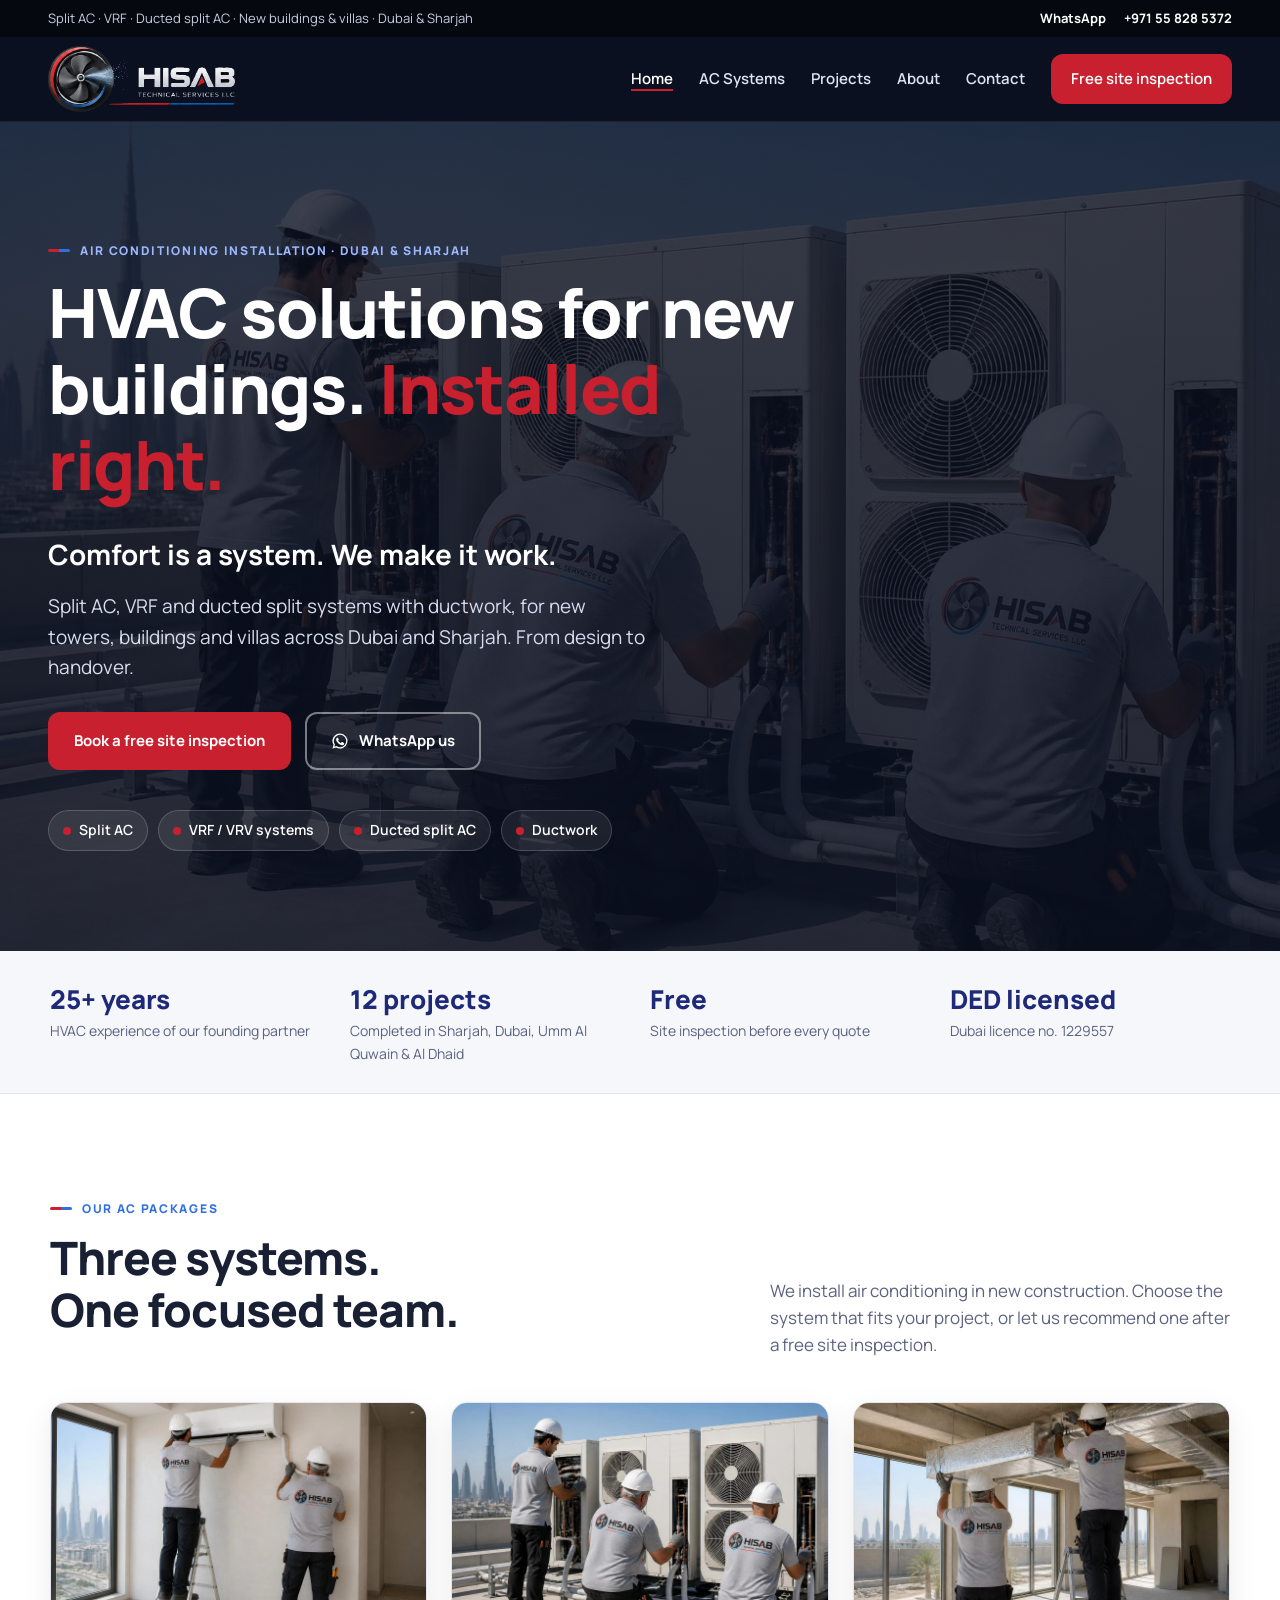
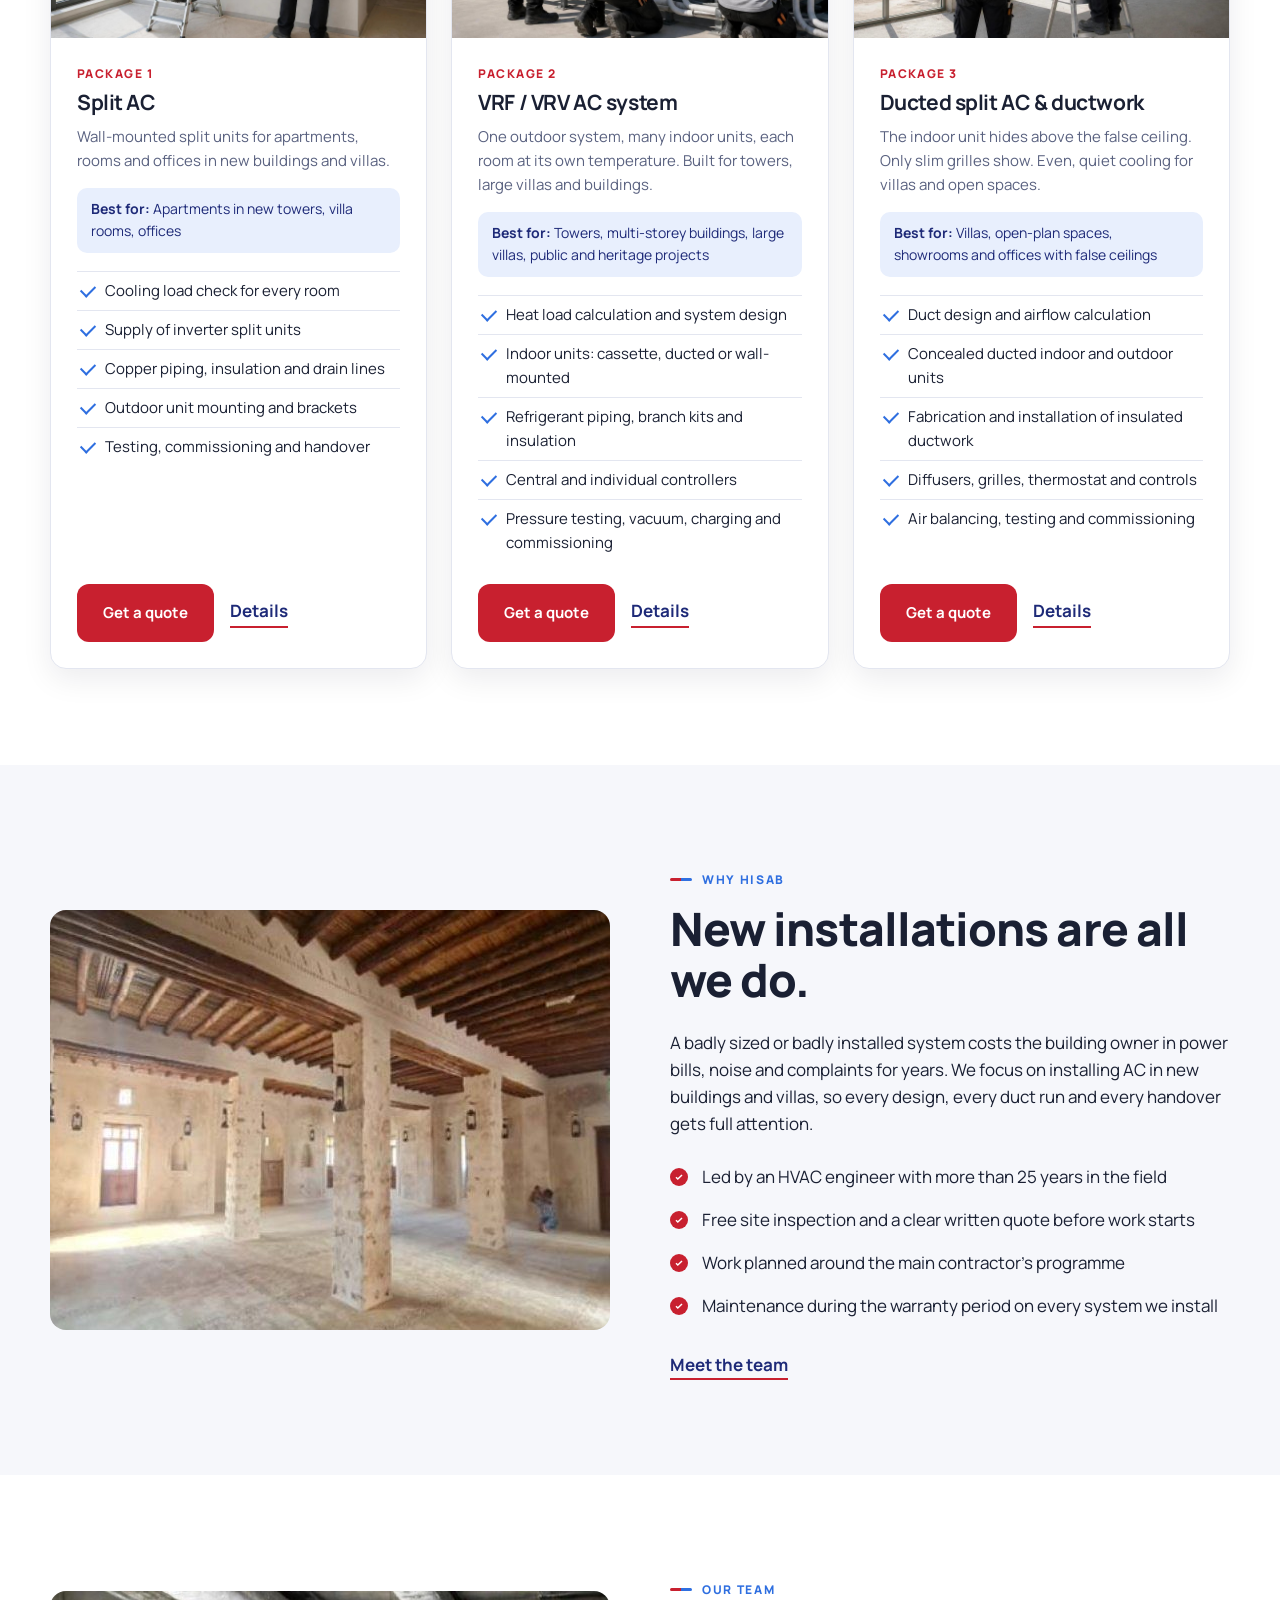
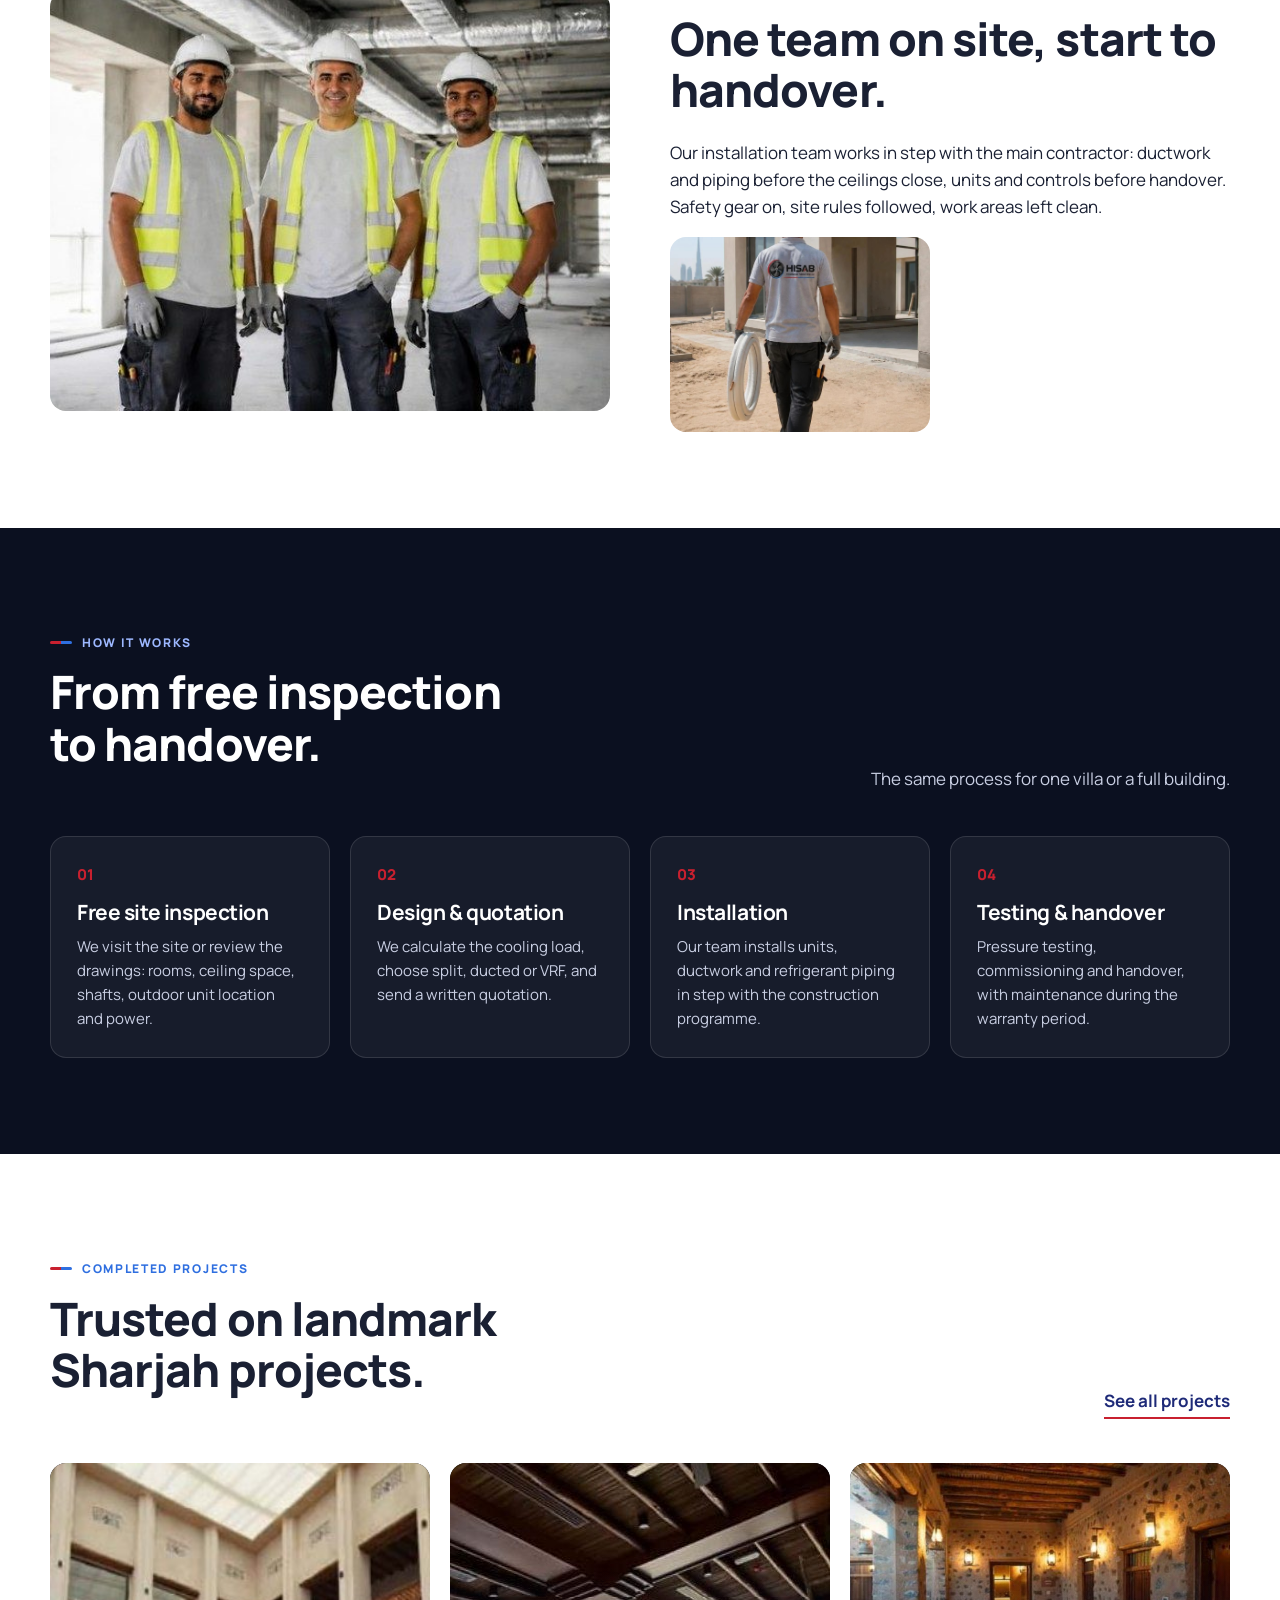
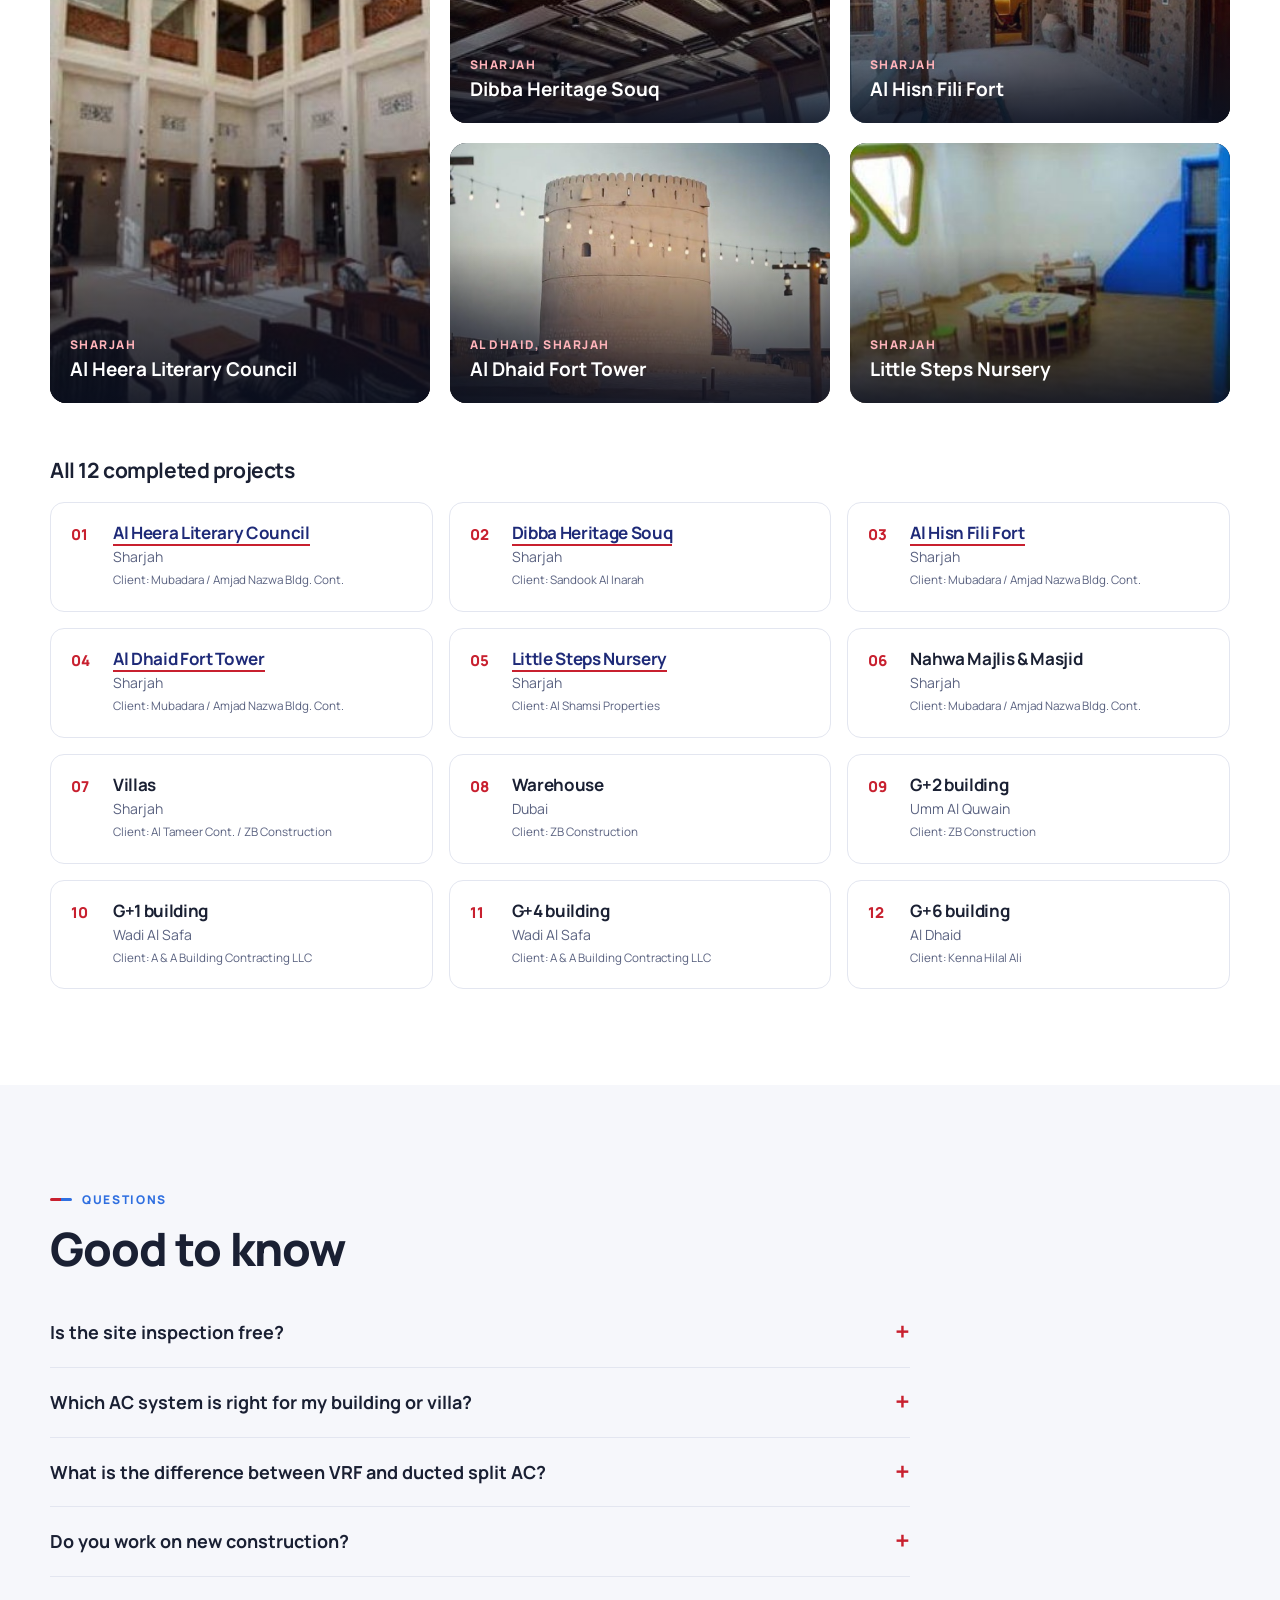
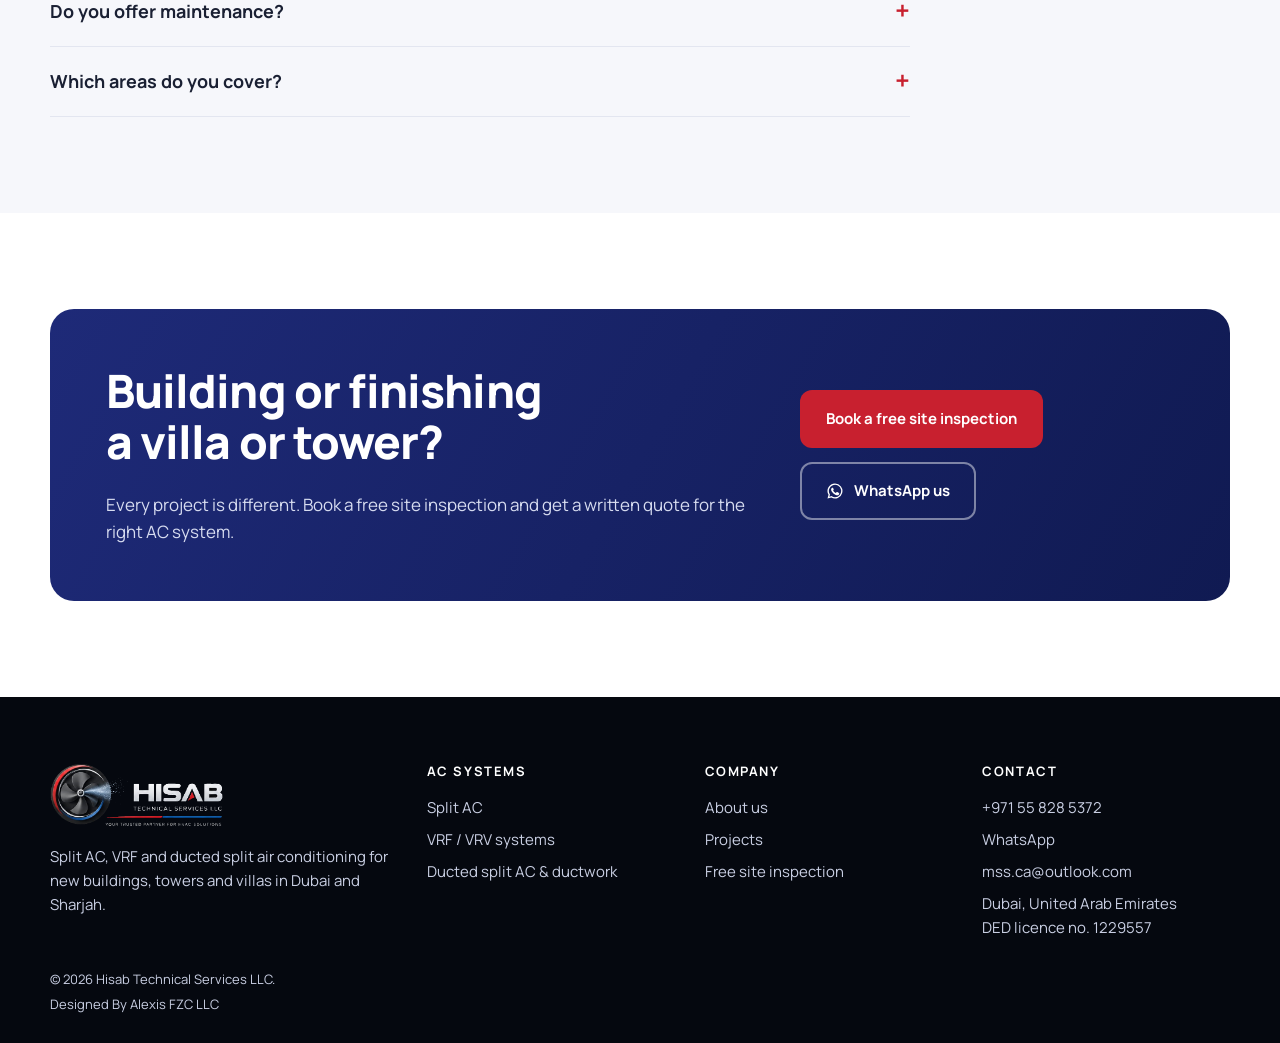
==== commit 1d818a82: "Restore the previous logo line (undo centred-line change) Header keeps the larger logo without the t" ====
--- a/index.html
+++ b/index.html
@@ -26,7 +26,7 @@
 <a class="skip" href="#main">Skip to content</a>
 <div class="topbar"><div class="wrap"><span>Split AC · VRF · Ducted split AC<span class="hide-sm"> · New buildings &amp; villas · Dubai &amp; Sharjah</span></span><span class="top-links"><a href="https://wa.me/971558285372?text=Hello%20Hisab%2C%20I%20would%20like%20a%20free%20site%20inspection." target="_blank" rel="noopener">WhatsApp</a><a href="tel:+971558285372">+971 55 828 5372</a></span></div></div>
 <header class="header"><div class="wrap nav">
-<a class="brand" href="index.html" aria-label="Hisab Technical Services home"><img src="assets/hisab-logo-header-v2.png" alt="Hisab Technical Services LLC – your trusted partner for HVAC solutions" width="576" height="203"></a>
+<a class="brand" href="index.html" aria-label="Hisab Technical Services home"><img src="assets/hisab-logo-header-v3.png" alt="Hisab Technical Services LLC – your trusted partner for HVAC solutions" width="576" height="203"></a>
 <button class="menu-toggle" aria-label="Open menu" aria-expanded="false" aria-controls="menu">☰</button>
 <nav class="menu" id="menu" aria-label="Main"><a href="index.html" aria-current="page">Home</a><a href="ac-systems.html">AC Systems</a><a href="projects.html">Projects</a><a href="about.html">About</a><a href="contact.html">Contact</a><a class="btn btn-red" href="contact.html#book">Free site inspection</a></nav>
 </div></header>
@@ -116,7 +116,7 @@
 </main>
 <footer class="footer"><div class="wrap">
 <div class="footer-grid">
-<div><img src="assets/hisab-logo-v2.png" alt="Hisab Technical Services LLC" width="590" height="235" loading="lazy"><p>Split AC, VRF and ducted split air conditioning for new buildings, towers and villas in Dubai and Sharjah.</p></div>
+<div><img src="assets/hisab-logo.png" alt="Hisab Technical Services LLC" width="590" height="235" loading="lazy"><p>Split AC, VRF and ducted split air conditioning for new buildings, towers and villas in Dubai and Sharjah.</p></div>
 <div><h4>AC systems</h4><a href="ac-systems.html#split">Split AC</a><a href="ac-systems.html#vrf">VRF / VRV systems</a><a href="ac-systems.html#ducted">Ducted split AC &amp; ductwork</a></div>
 <div><h4>Company</h4><a href="about.html">About us</a><a href="projects.html">Projects</a><a href="contact.html#book">Free site inspection</a></div>
 <div><h4>Contact</h4><a href="tel:+971558285372">+971 55 828 5372</a><a href="https://wa.me/971558285372?text=Hello%20Hisab%2C%20I%20would%20like%20a%20free%20site%20inspection." target="_blank" rel="noopener">WhatsApp</a><a href="mailto:mss.ca@outlook.com">mss.ca@outlook.com</a><p>Dubai, United Arab Emirates<br>DED licence no. 1229557</p></div>
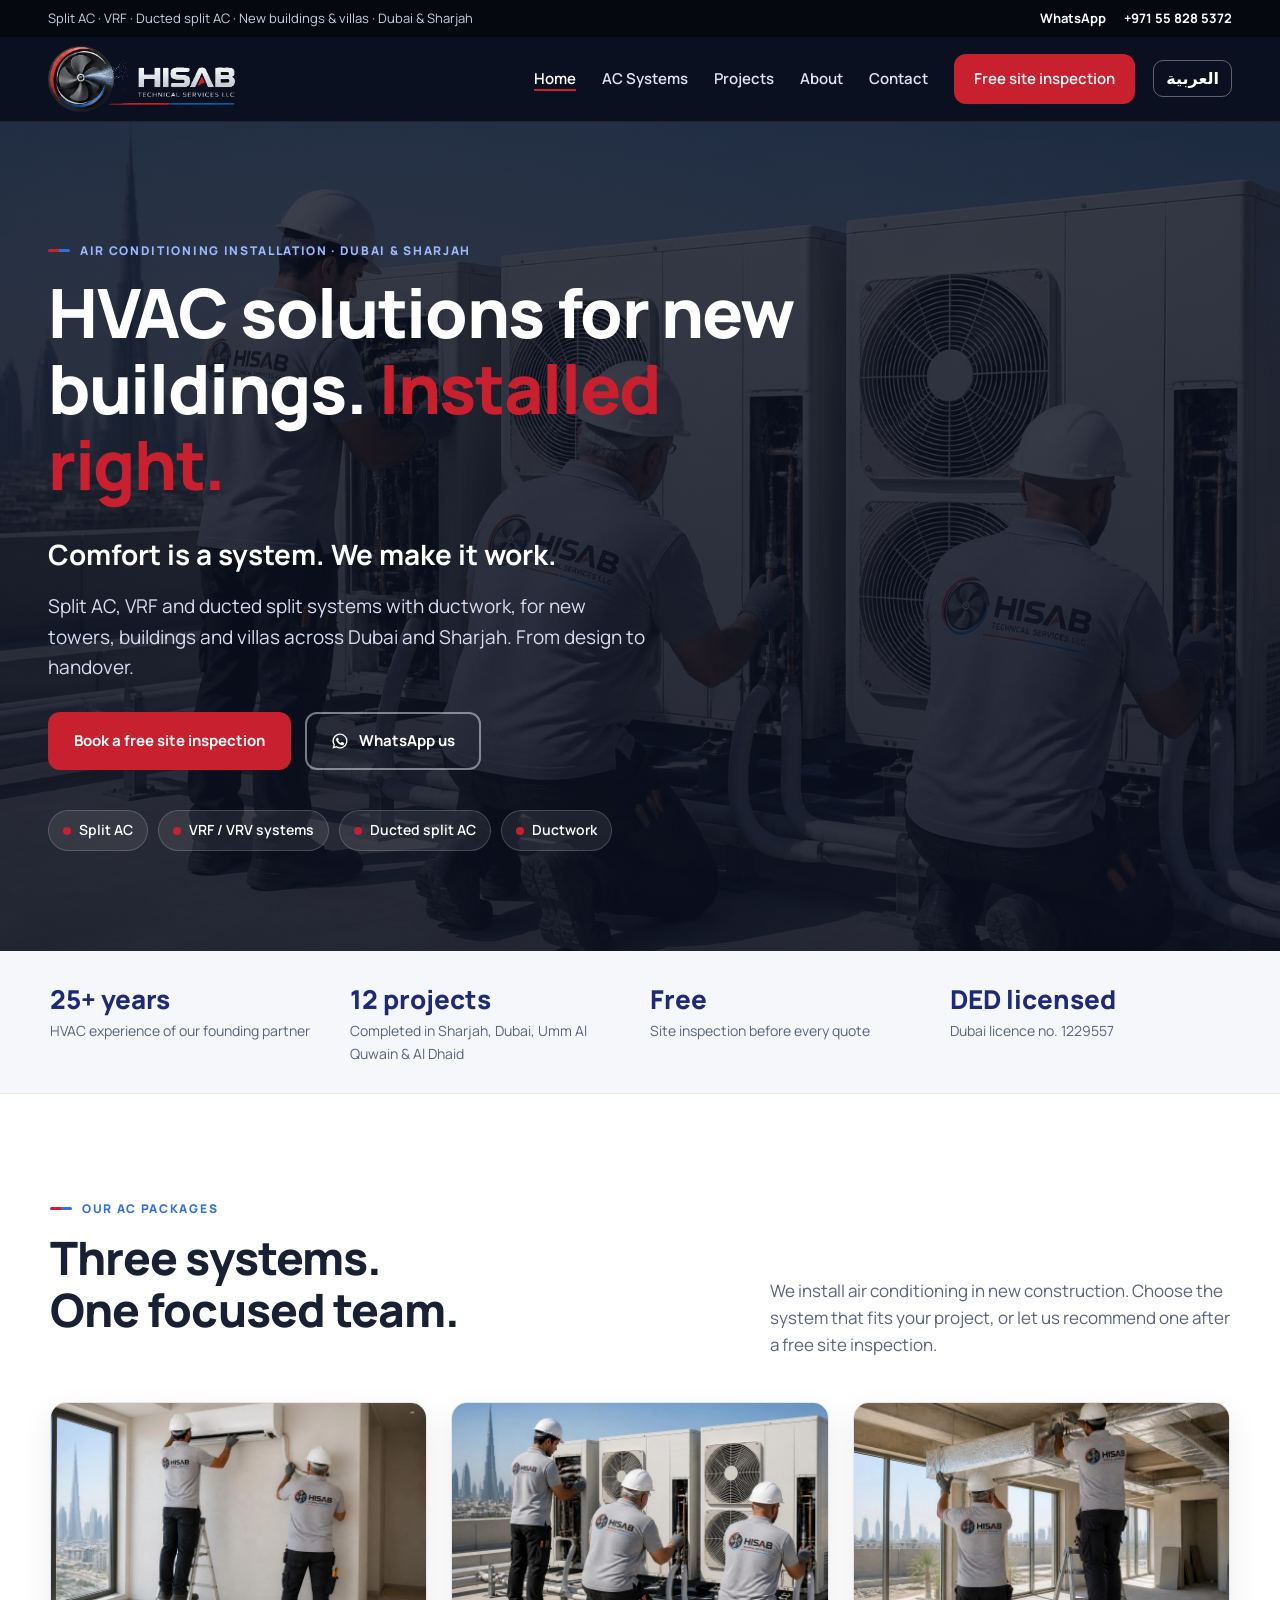
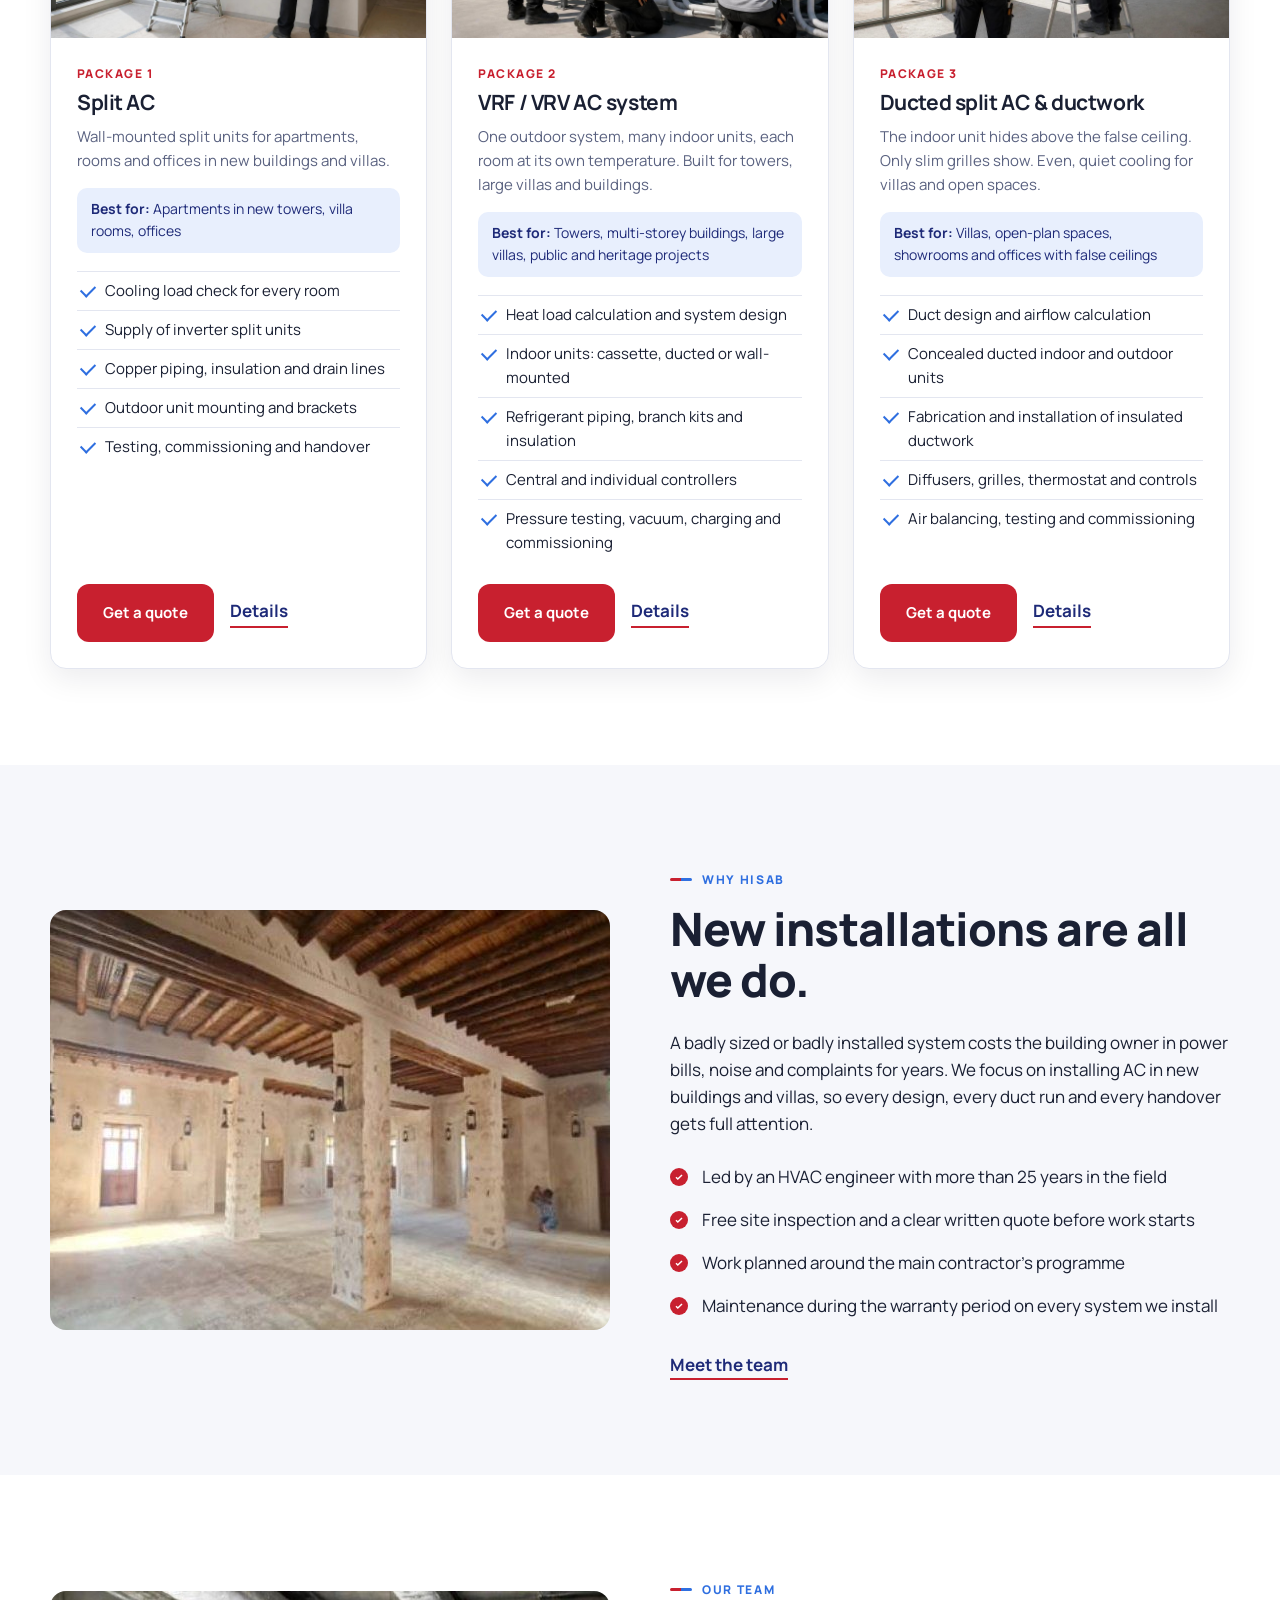
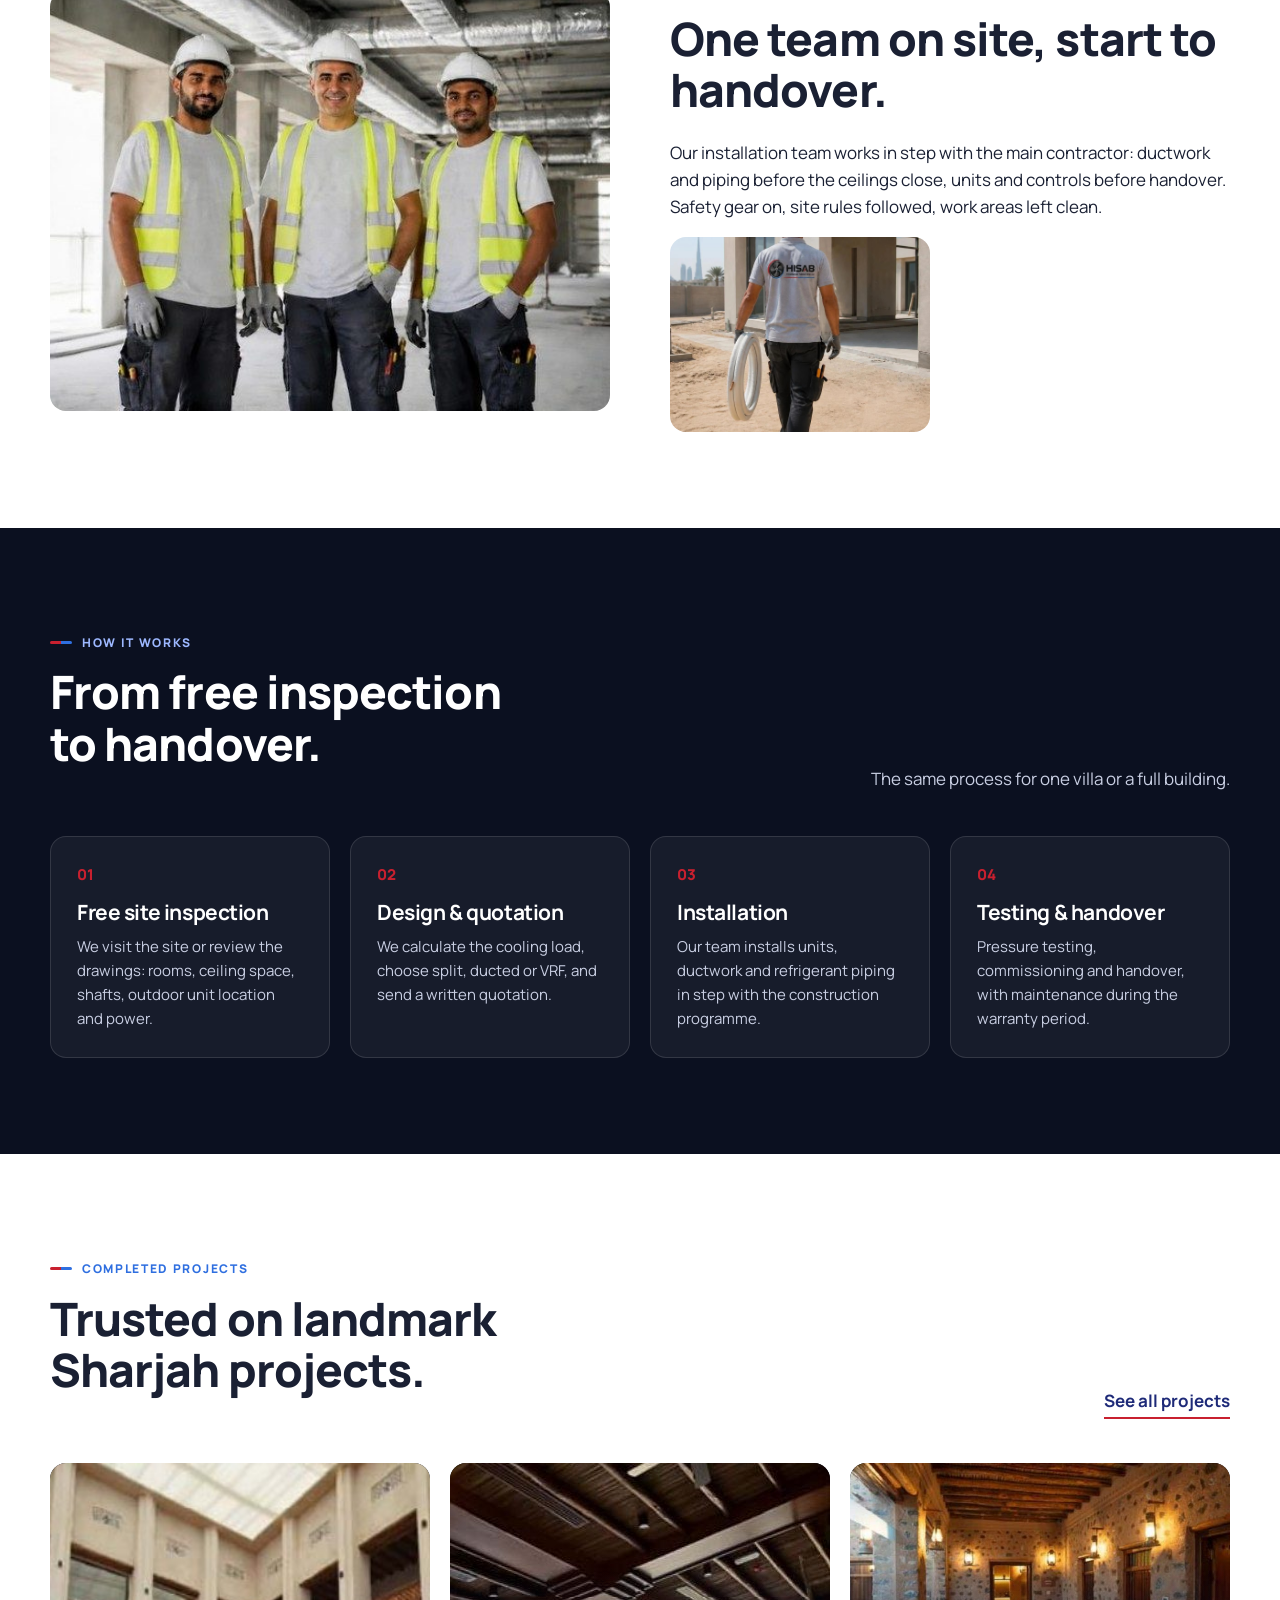
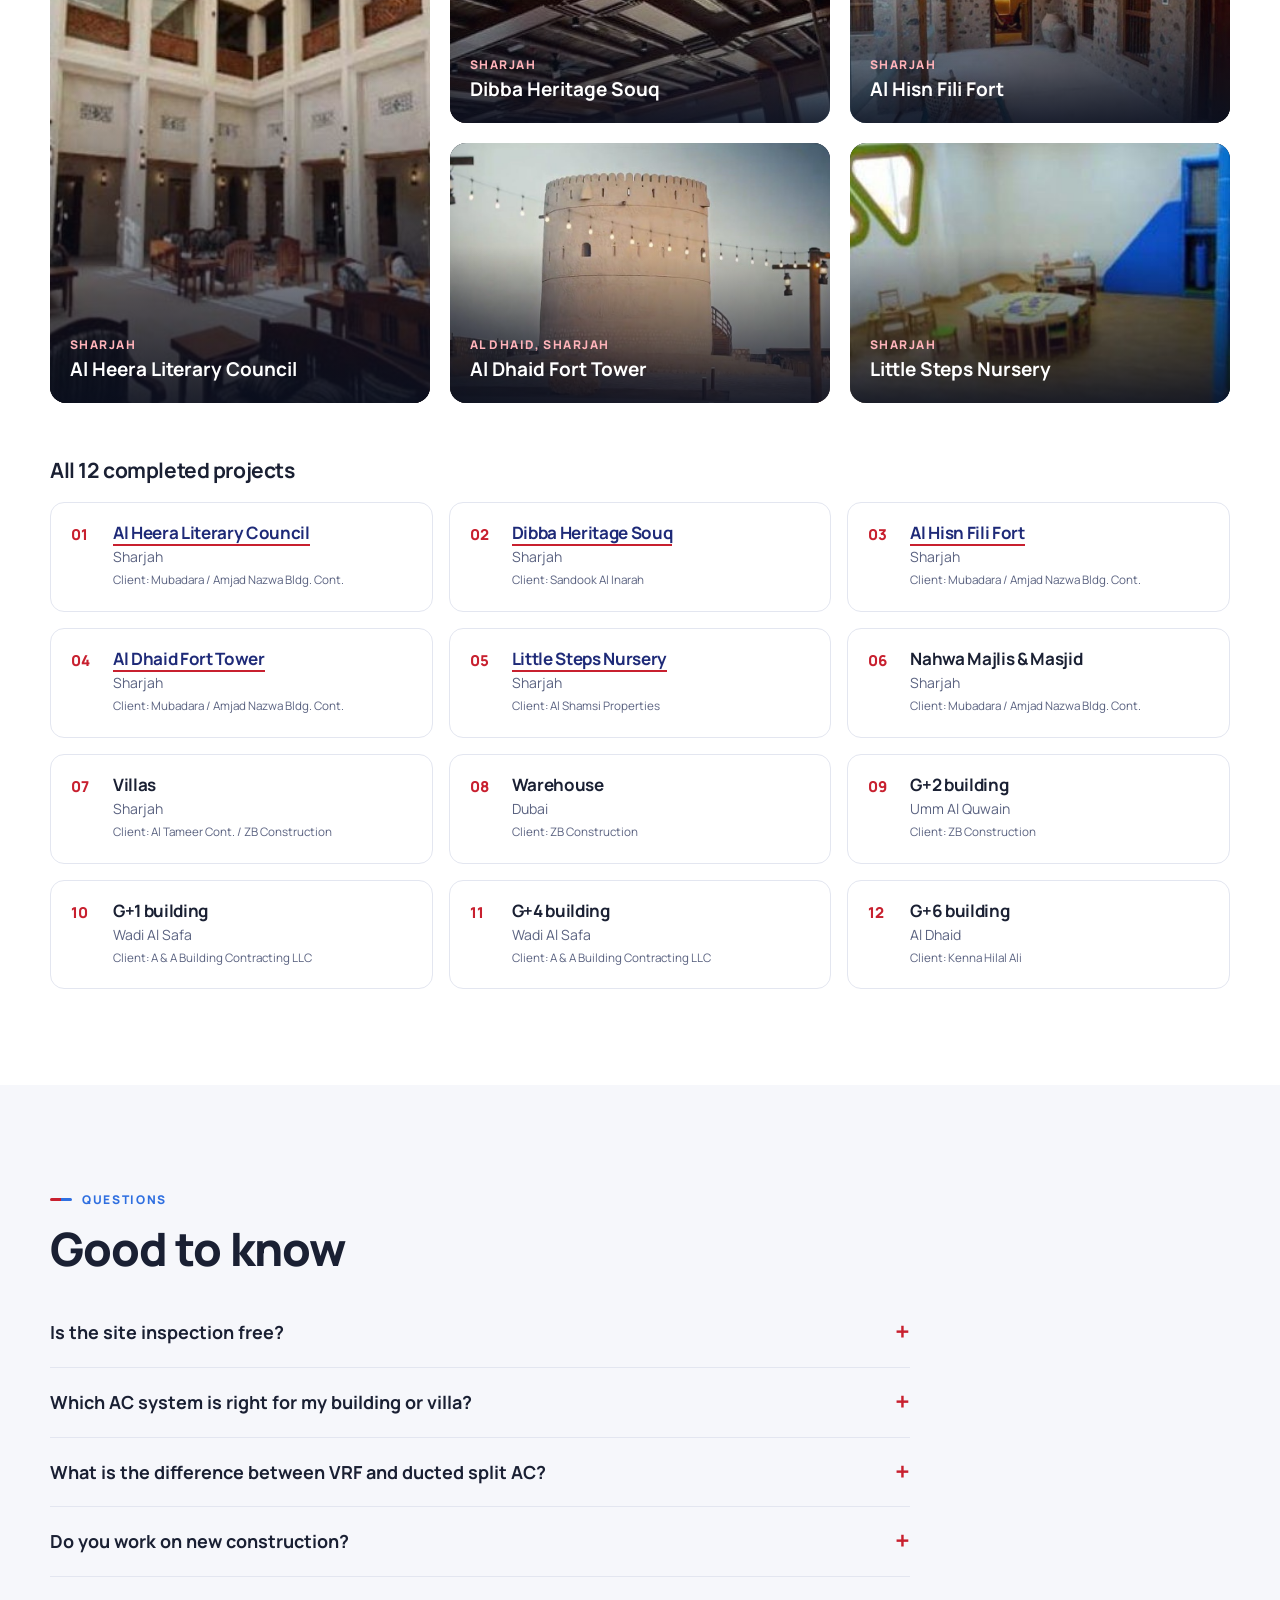
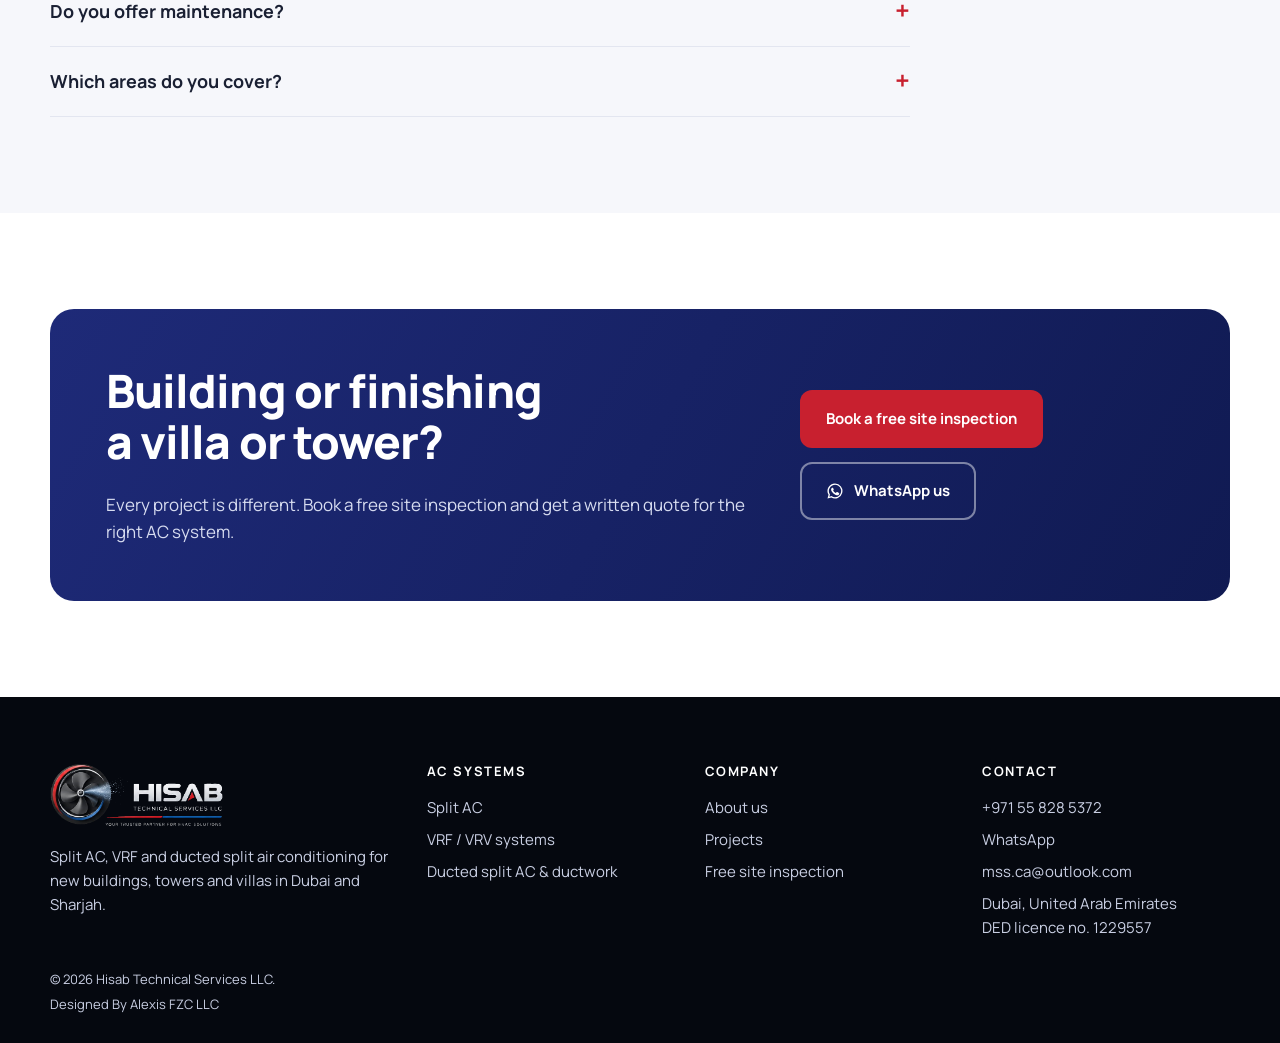
==== commit 133f1e7b: "Add Arabic (RTL) version of every page with an English/Arabic switch Arabic pages live in ar/ and sh" ====
--- a/index.html
+++ b/index.html
@@ -6,6 +6,9 @@
 <title>AC, VRF & Ducted Split AC Installation for Buildings & Villas in Dubai | Hisab Technical Services</title>
 <meta name="description" content="Hisab Technical Services installs split AC, VRF/VRV and ducted split air conditioning with ductwork for new buildings, towers and villas in Dubai and Sharjah. Free site inspection.">
 <link rel="canonical" href="https://hisab-technical-services.netlify.app/">
+<link rel="alternate" hreflang="en" href="https://hisab-technical-services.netlify.app/">
+<link rel="alternate" hreflang="ar" href="https://hisab-technical-services.netlify.app/ar/">
+<link rel="alternate" hreflang="x-default" href="https://hisab-technical-services.netlify.app/">
 <meta property="og:type" content="website">
 <meta property="og:title" content="AC, VRF & Ducted Split AC Installation for Buildings & Villas in Dubai | Hisab Technical Services">
 <meta property="og:description" content="Hisab Technical Services installs split AC, VRF/VRV and ducted split air conditioning with ductwork for new buildings, towers and villas in Dubai and Sharjah. Free site inspection.">
@@ -27,8 +30,8 @@
 <div class="topbar"><div class="wrap"><span>Split AC · VRF · Ducted split AC<span class="hide-sm"> · New buildings &amp; villas · Dubai &amp; Sharjah</span></span><span class="top-links"><a href="https://wa.me/971558285372?text=Hello%20Hisab%2C%20I%20would%20like%20a%20free%20site%20inspection." target="_blank" rel="noopener">WhatsApp</a><a href="tel:+971558285372">+971 55 828 5372</a></span></div></div>
 <header class="header"><div class="wrap nav">
 <a class="brand" href="index.html" aria-label="Hisab Technical Services home"><img src="assets/hisab-logo-header-v3.png" alt="Hisab Technical Services LLC – your trusted partner for HVAC solutions" width="576" height="203"></a>
-<button class="menu-toggle" aria-label="Open menu" aria-expanded="false" aria-controls="menu">☰</button>
-<nav class="menu" id="menu" aria-label="Main"><a href="index.html" aria-current="page">Home</a><a href="ac-systems.html">AC Systems</a><a href="projects.html">Projects</a><a href="about.html">About</a><a href="contact.html">Contact</a><a class="btn btn-red" href="contact.html#book">Free site inspection</a></nav>
+<div class="nav-end"><nav class="menu" id="menu" aria-label="Main"><a href="index.html" aria-current="page">Home</a><a href="ac-systems.html">AC Systems</a><a href="projects.html">Projects</a><a href="about.html">About</a><a href="contact.html">Contact</a><a class="btn btn-red" href="contact.html#book">Free site inspection</a></nav>
+<a class="lang-switch" href="ar/index.html" hreflang="ar" lang="ar">العربية</a><button class="menu-toggle" aria-label="Open menu" aria-expanded="false" aria-controls="menu">☰</button></div>
 </div></header>
 <main id="main">
 <section class="hero"><div class="hero-bg" role="img" aria-label="Hisab technicians installing VRF outdoor units on a Dubai rooftop"></div><div class="wrap">
--- a/styles.css
+++ b/styles.css
@@ -283,3 +283,29 @@
   .hero-actions{margin:30px 0 26px;gap:14px}
 }
 @media (max-width:600px){.hero h1{font-size:38px}.hero p.lead{font-size:17px}}
+
+/* Language switch (English ⇄ العربية) */
+.nav-end{display:flex;align-items:center;gap:18px}
+.lang-switch{color:#fff;text-decoration:none;font-weight:700;font-size:15px;border:1px solid rgba(255,255,255,.35);border-radius:10px;padding:8px 12px;line-height:1.2;white-space:nowrap}
+.lang-switch:hover{border-color:#fff}
+.lang-switch[lang=ar]{font-family:"Tajawal",var(--font);font-size:16px}
+.lang-switch[lang=en]{font-family:var(--font)}
+@media (max-width:860px){.nav-end{gap:10px}.lang-switch{padding:9px 10px}}
+
+/* Arabic, right-to-left */
+[dir=rtl]{--font:"Tajawal","Manrope",system-ui,-apple-system,"Segoe UI",Tahoma,Arial,sans-serif}
+[dir=rtl] body{line-height:1.75}
+[dir=rtl] h1,[dir=rtl] h2,[dir=rtl] h3{line-height:1.35;letter-spacing:0}
+[dir=rtl] .eyebrow,[dir=rtl] .pkg .tag,[dir=rtl] .chip,[dir=rtl] .btn,[dir=rtl] .menu a{letter-spacing:0;text-transform:none}
+[dir=rtl] .pkg li{padding:7px 28px 7px 0}
+[dir=rtl] .pkg li:before{left:auto;right:4px}
+[dir=rtl] .ticks li{padding:8px 32px 8px 0}
+[dir=rtl] .ticks li:before{left:auto;right:0}
+[dir=rtl] .compare th,[dir=rtl] .compare td,[dir=rtl] .ref-table th,[dir=rtl] .ref-table td{text-align:right}
+[dir=rtl] .page-hero:after{right:auto;left:-120px}
+[dir=rtl] .hero:after{background:linear-gradient(270deg,rgba(11,16,32,.96) 0%,rgba(11,16,32,.8) 45%,rgba(11,16,32,.25) 100%)}
+[dir=rtl] .skip{left:auto;right:-999px}
+[dir=rtl] .skip:focus{right:8px}
+[dir=rtl] .footer-credit{align-items:flex-end}
+[dir=rtl] .form-card input[type=email],[dir=rtl] .form-card input[type=tel],[dir=rtl] .form-card input[type=url]{text-align:right}
+@media (min-width:861px){[dir=rtl] .hero:after{background:linear-gradient(180deg,rgba(11,16,32,.72),rgba(11,16,32,.82))}}
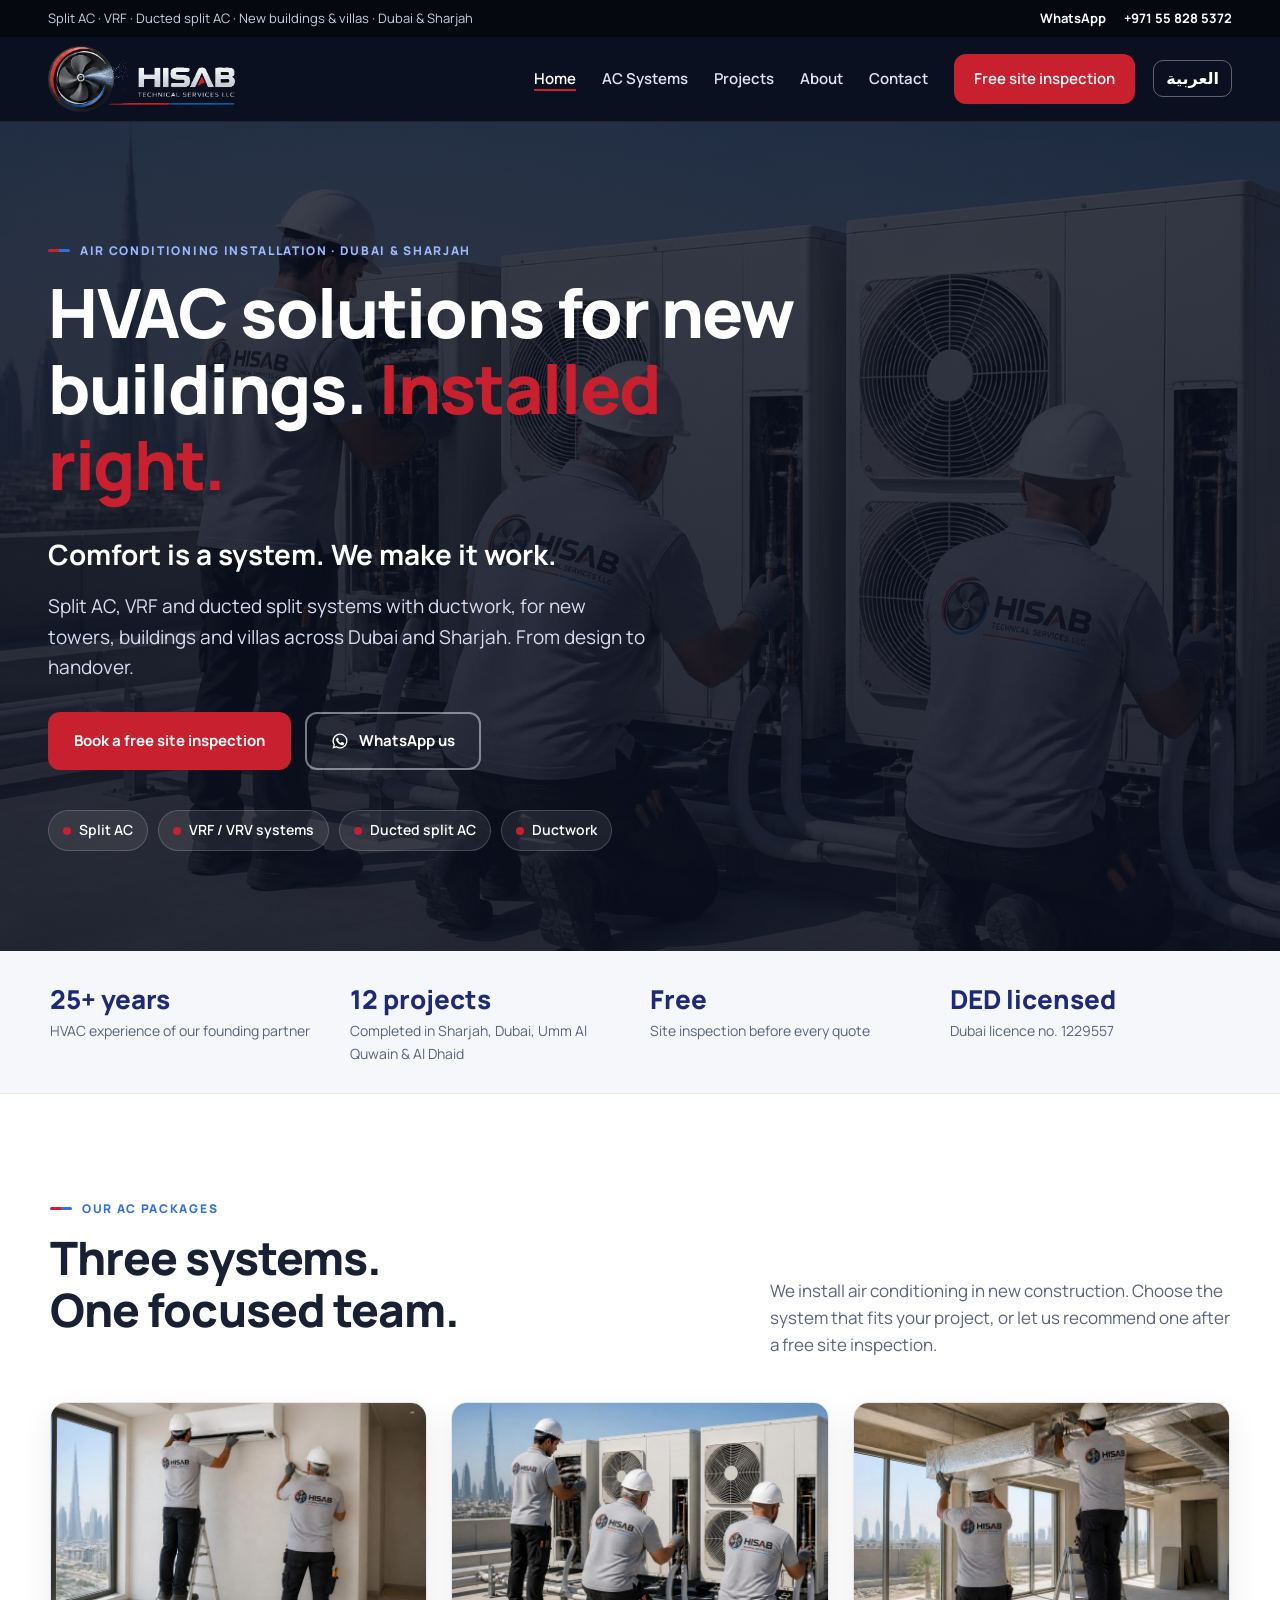
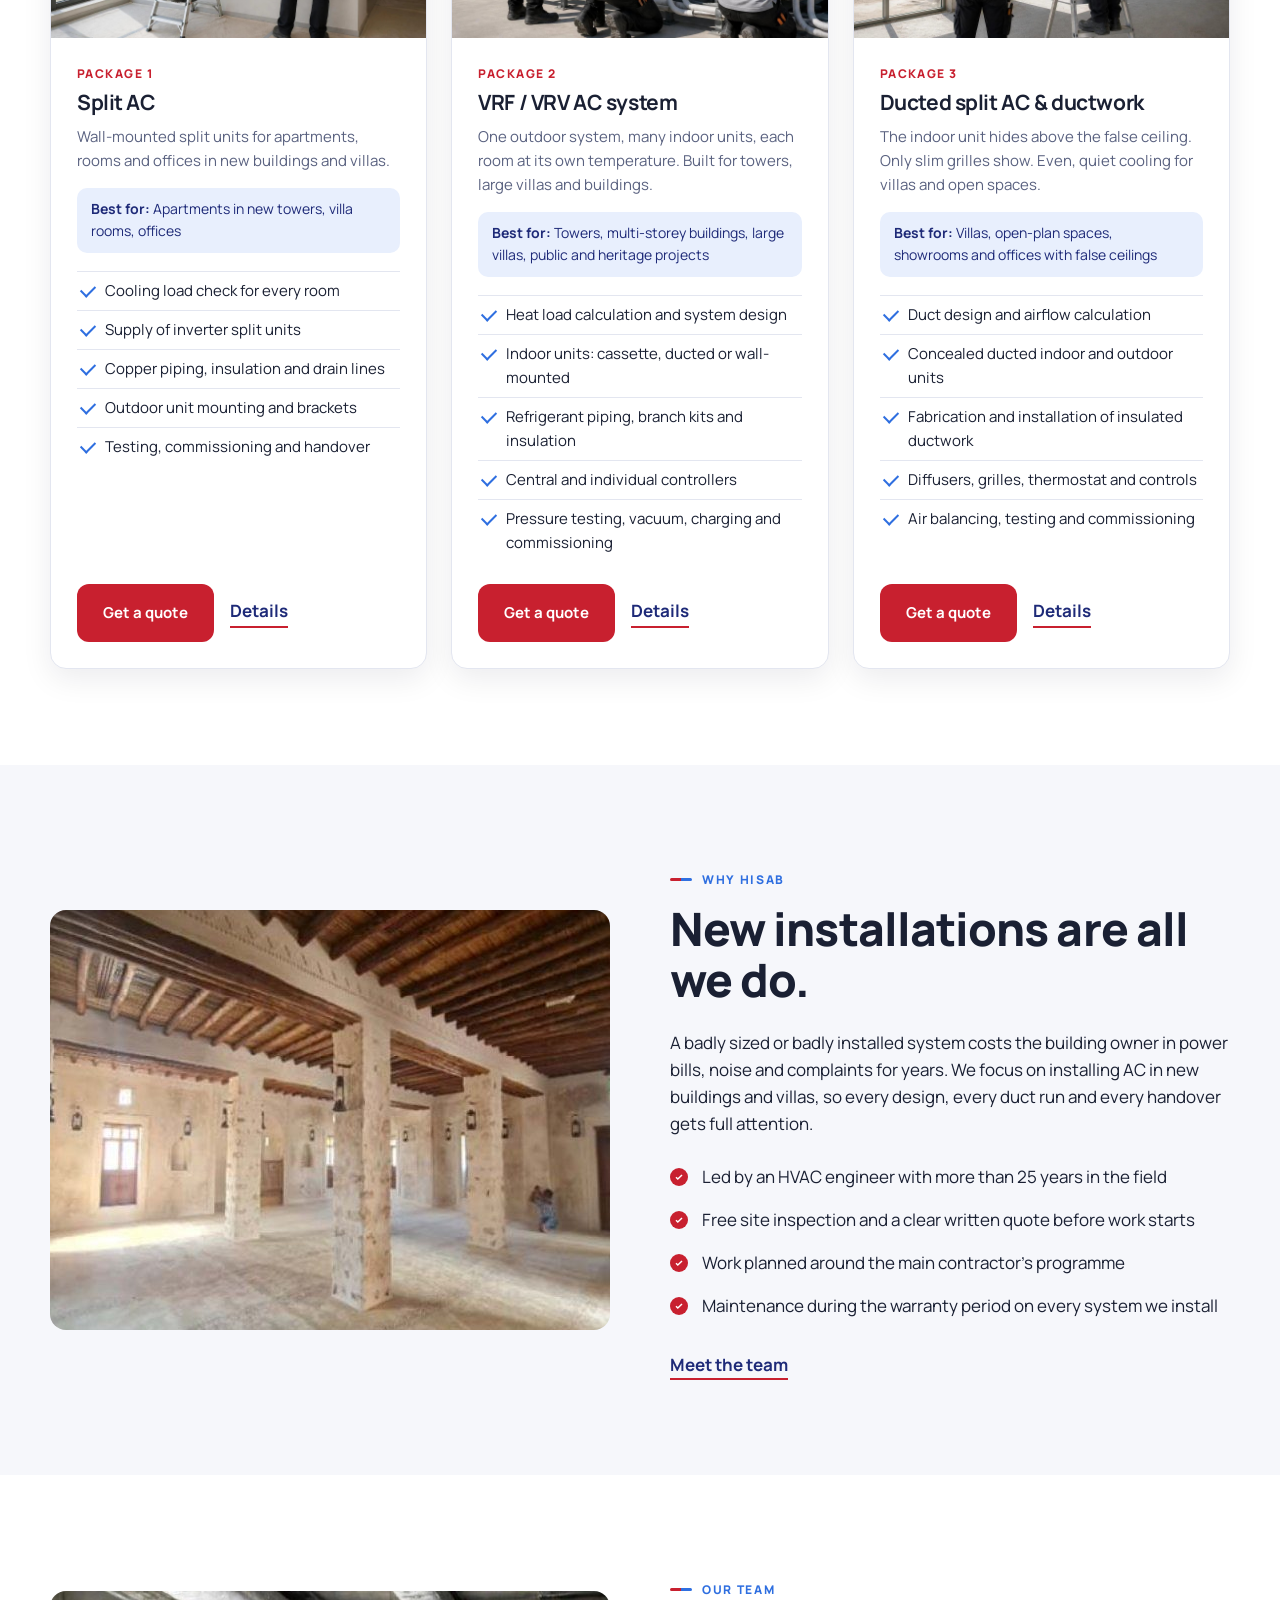
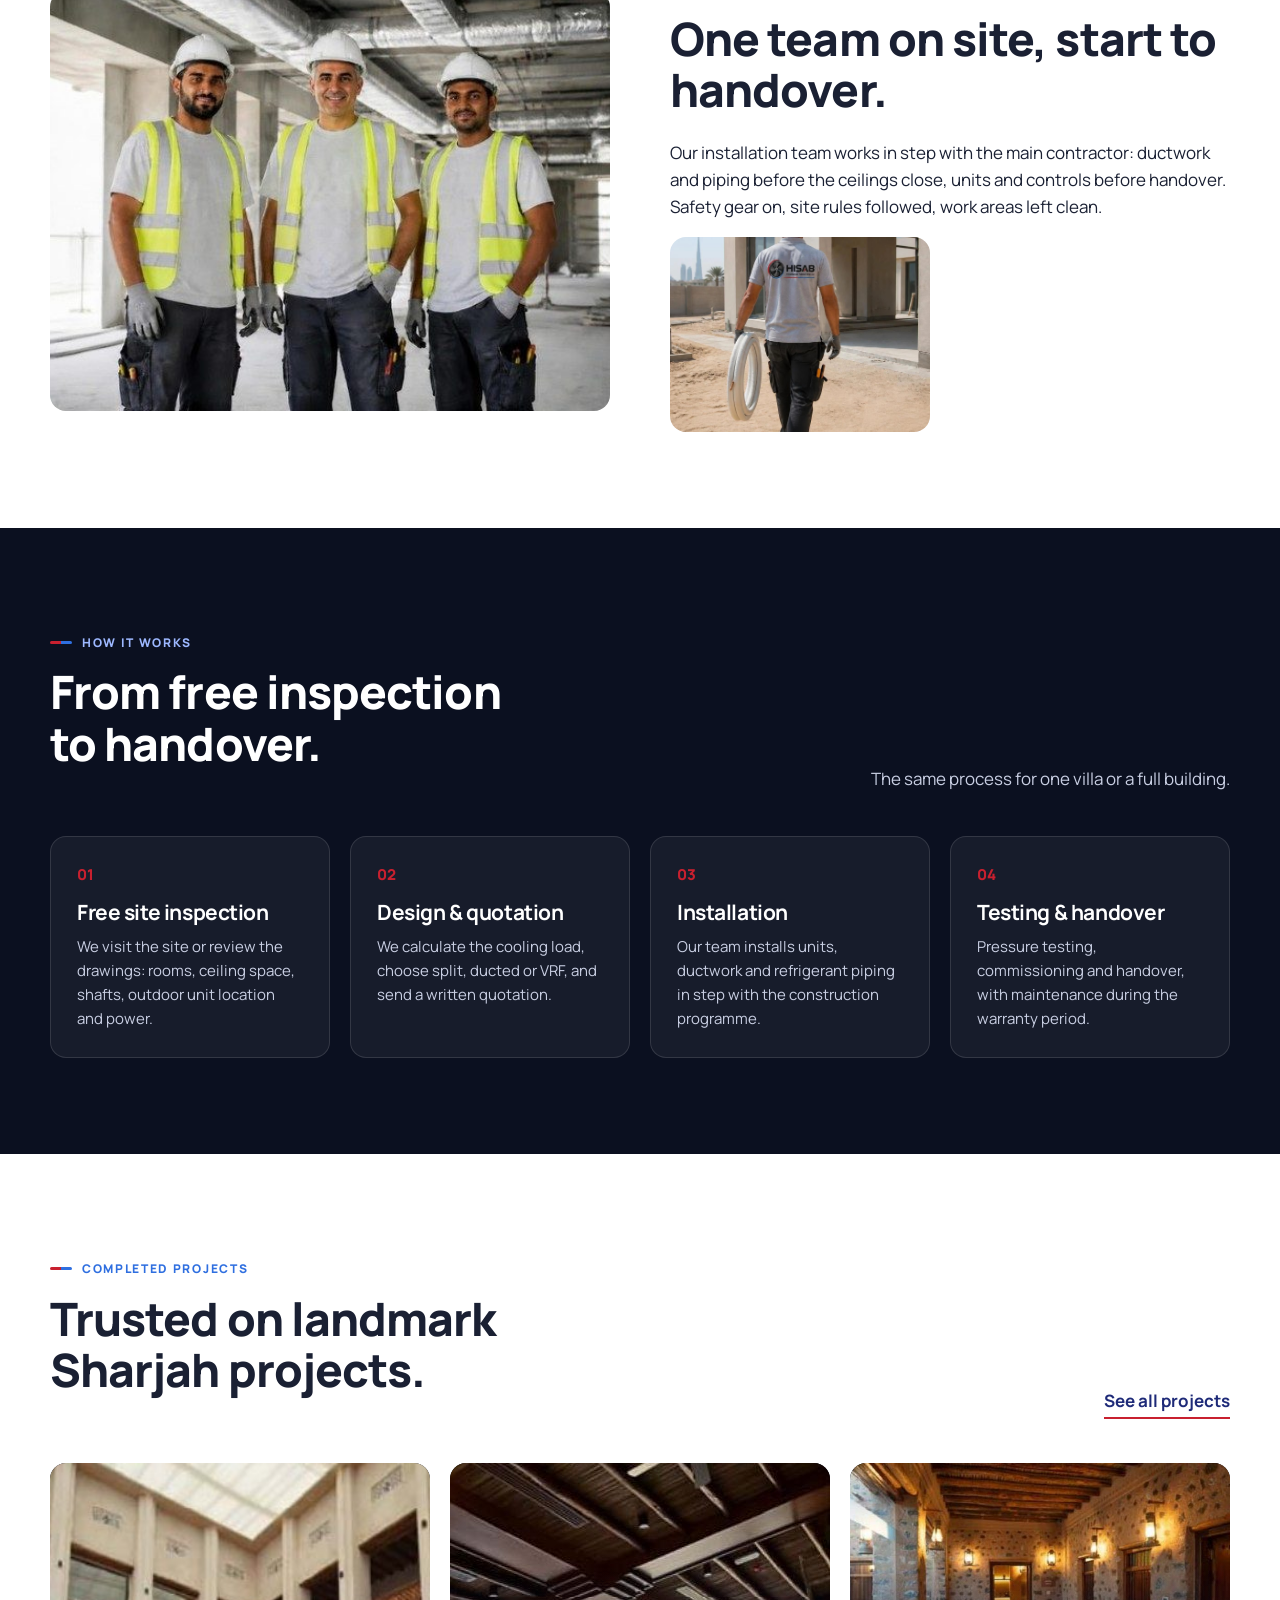
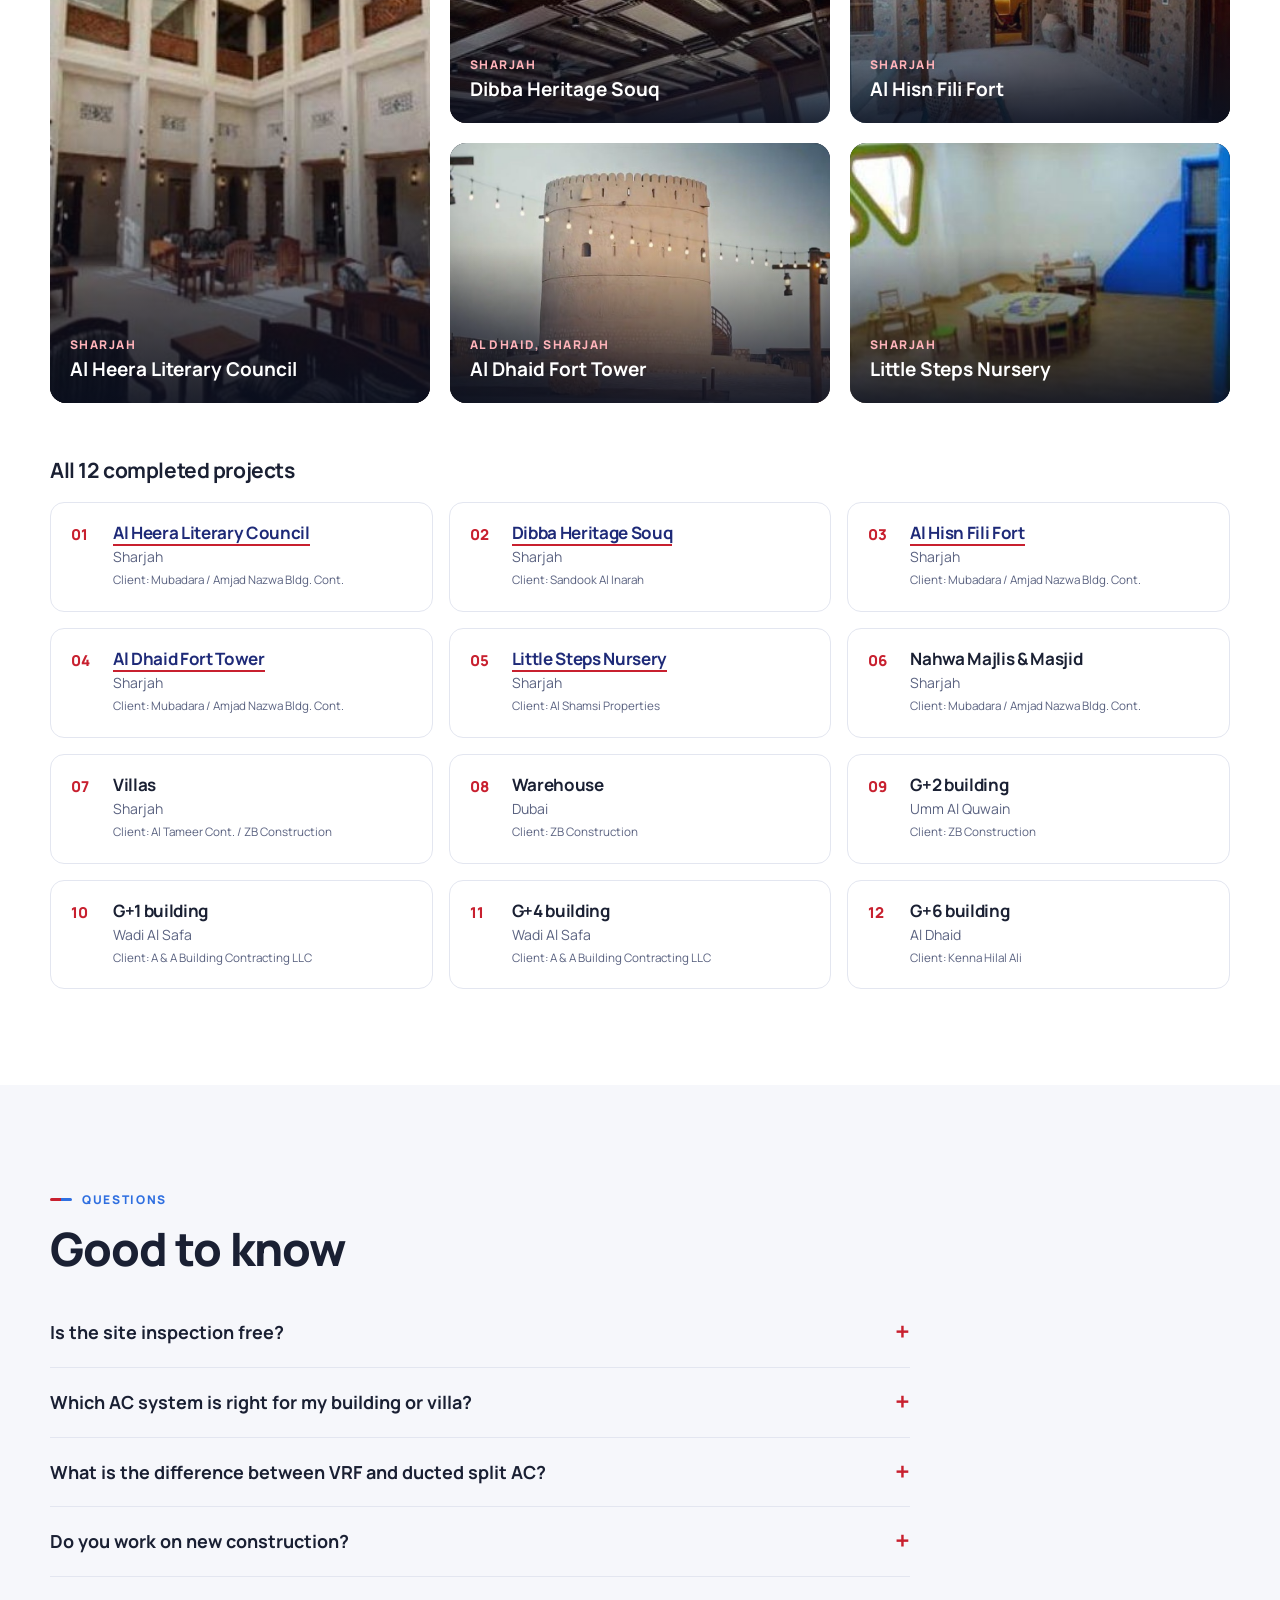
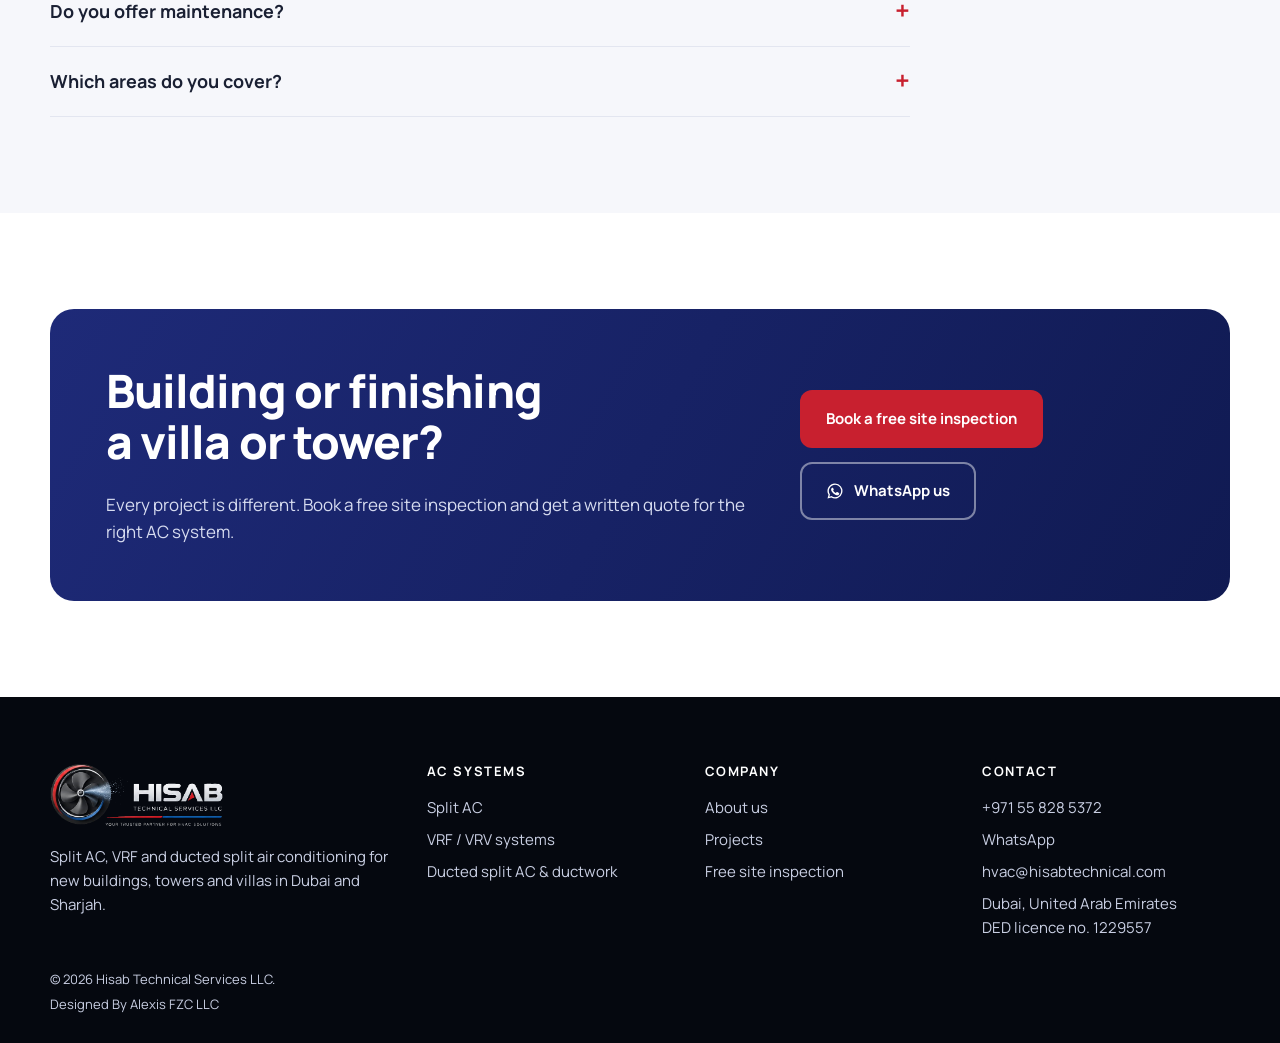
==== commit 8ef29758: "Use the company e-mail hvac@hisabtechnical.com across the site (EN and AR) Co-Authored-By: Claude Op" ====
--- a/index.html
+++ b/index.html
@@ -22,7 +22,7 @@
 <link rel="preconnect" href="https://fonts.gstatic.com" crossorigin>
 <link href="https://fonts.googleapis.com/css2?family=Manrope:wght@400;500;600;700;800&display=swap" rel="stylesheet">
 <link rel="stylesheet" href="styles.css">
-<script type="application/ld+json">{"@context": "https://schema.org", "@type": "HVACBusiness", "name": "Hisab Technical Services LLC", "slogan": "Your trusted partner for HVAC solutions", "url": "https://hisab-technical-services.netlify.app", "telephone": "+971558285372", "email": "mss.ca@outlook.com", "image": "https://hisab-technical-services.netlify.app/assets/og-image.jpg", "logo": "https://hisab-technical-services.netlify.app/assets/hisab-logo.png", "foundingDate": "2023-08", "address": {"@type": "PostalAddress", "addressLocality": "Dubai", "addressCountry": "AE"}, "areaServed": [{"@type": "City", "name": "Dubai"}, {"@type": "City", "name": "Sharjah"}, {"@type": "Country", "name": "United Arab Emirates"}], "sameAs": ["https://instagram.com/hisab_technical_services_llc"], "hasOfferCatalog": {"@type": "OfferCatalog", "name": "Air conditioning installation", "itemListElement": [{"@type": "Offer", "itemOffered": {"@type": "Service", "name": "Split AC supply and installation for new buildings and villas"}}, {"@type": "Offer", "itemOffered": {"@type": "Service", "name": "VRF / VRV air conditioning design, installation and commissioning"}}, {"@type": "Offer", "itemOffered": {"@type": "Service", "name": "Ducted split AC and ductwork design and installation"}}, {"@type": "Offer", "itemOffered": {"@type": "Service", "name": "Free site inspection"}}]}}</script>
+<script type="application/ld+json">{"@context": "https://schema.org", "@type": "HVACBusiness", "name": "Hisab Technical Services LLC", "slogan": "Your trusted partner for HVAC solutions", "url": "https://hisab-technical-services.netlify.app", "telephone": "+971558285372", "email": "hvac@hisabtechnical.com", "image": "https://hisab-technical-services.netlify.app/assets/og-image.jpg", "logo": "https://hisab-technical-services.netlify.app/assets/hisab-logo.png", "foundingDate": "2023-08", "address": {"@type": "PostalAddress", "addressLocality": "Dubai", "addressCountry": "AE"}, "areaServed": [{"@type": "City", "name": "Dubai"}, {"@type": "City", "name": "Sharjah"}, {"@type": "Country", "name": "United Arab Emirates"}], "sameAs": ["https://instagram.com/hisab_technical_services_llc"], "hasOfferCatalog": {"@type": "OfferCatalog", "name": "Air conditioning installation", "itemListElement": [{"@type": "Offer", "itemOffered": {"@type": "Service", "name": "Split AC supply and installation for new buildings and villas"}}, {"@type": "Offer", "itemOffered": {"@type": "Service", "name": "VRF / VRV air conditioning design, installation and commissioning"}}, {"@type": "Offer", "itemOffered": {"@type": "Service", "name": "Ducted split AC and ductwork design and installation"}}, {"@type": "Offer", "itemOffered": {"@type": "Service", "name": "Free site inspection"}}]}}</script>
 <script type="application/ld+json">{"@context": "https://schema.org", "@type": "FAQPage", "mainEntity": [{"@type": "Question", "name": "Is the site inspection free?", "acceptedAnswer": {"@type": "Answer", "text": "Yes. Every project is different, so we inspect the site first. The inspection is free, and you receive a written quotation afterwards."}}, {"@type": "Question", "name": "Which AC system is right for my building or villa?", "acceptedAnswer": {"@type": "Answer", "text": "It depends on the number of rooms, the ceiling space and how the building is used. Split units suit individual rooms and apartments. Ducted split AC hides the indoor unit above a false ceiling and suits villas and open-plan spaces. VRF suits larger villas, towers and buildings with many rooms on one outdoor system. We recommend a system after the site inspection."}}, {"@type": "Question", "name": "What is the difference between VRF and ducted split AC?", "acceptedAnswer": {"@type": "Answer", "text": "A ducted split system uses one indoor unit that sends cooled air through ducts to several rooms, usually with one thermostat per system. A VRF (variable refrigerant flow, also called VRV) system connects many indoor units to one outdoor unit, so each room can be set to its own temperature."}}, {"@type": "Question", "name": "Do you work on new construction?", "acceptedAnswer": {"@type": "Answer", "text": "Yes. New installations are our focus: AC and ductwork for new buildings, towers and villas, from design stage through installation, testing and handover."}}, {"@type": "Question", "name": "Do you offer maintenance?", "acceptedAnswer": {"@type": "Answer", "text": "We focus on new installations. Maintenance is provided for systems we installed, during the warranty period."}}, {"@type": "Question", "name": "Which areas do you cover?", "acceptedAnswer": {"@type": "Answer", "text": "We are based in Dubai and work across Dubai and Sharjah, with project references in Sharjah, Al Dhaid, Umm Al Quwain and Dubai."}}]}</script>
 </head>
 <body>
@@ -122,7 +122,7 @@
 <div><img src="assets/hisab-logo.png" alt="Hisab Technical Services LLC" width="590" height="235" loading="lazy"><p>Split AC, VRF and ducted split air conditioning for new buildings, towers and villas in Dubai and Sharjah.</p></div>
 <div><h4>AC systems</h4><a href="ac-systems.html#split">Split AC</a><a href="ac-systems.html#vrf">VRF / VRV systems</a><a href="ac-systems.html#ducted">Ducted split AC &amp; ductwork</a></div>
 <div><h4>Company</h4><a href="about.html">About us</a><a href="projects.html">Projects</a><a href="contact.html#book">Free site inspection</a></div>
-<div><h4>Contact</h4><a href="tel:+971558285372">+971 55 828 5372</a><a href="https://wa.me/971558285372?text=Hello%20Hisab%2C%20I%20would%20like%20a%20free%20site%20inspection." target="_blank" rel="noopener">WhatsApp</a><a href="mailto:mss.ca@outlook.com">mss.ca@outlook.com</a><p>Dubai, United Arab Emirates<br>DED licence no. 1229557</p></div>
+<div><h4>Contact</h4><a href="tel:+971558285372">+971 55 828 5372</a><a href="https://wa.me/971558285372?text=Hello%20Hisab%2C%20I%20would%20like%20a%20free%20site%20inspection." target="_blank" rel="noopener">WhatsApp</a><a href="mailto:hvac@hisabtechnical.com">hvac@hisabtechnical.com</a><p>Dubai, United Arab Emirates<br>DED licence no. 1229557</p></div>
 </div>
 <div class="footer-base footer-credit"><span>© 2026 Hisab Technical Services LLC.</span><span>Designed By Alexis FZC LLC</span></div>
 </div></footer>
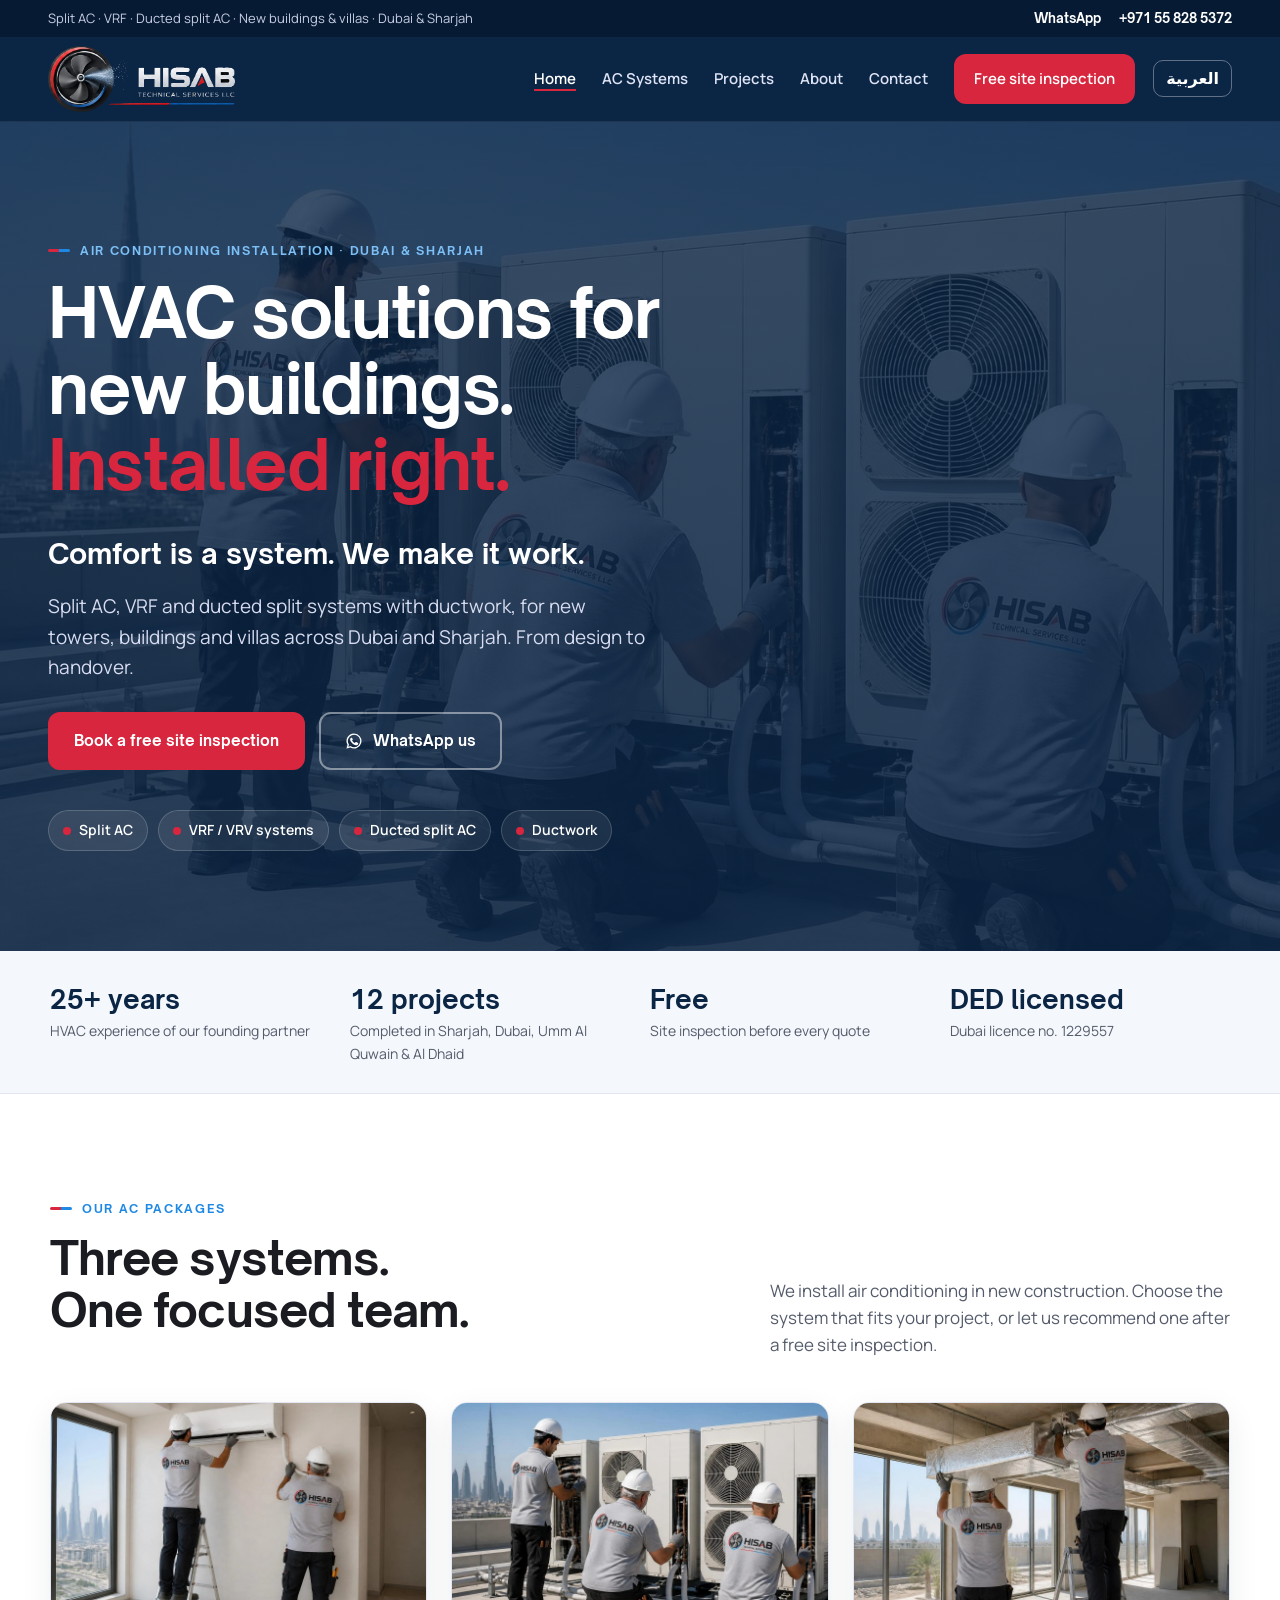
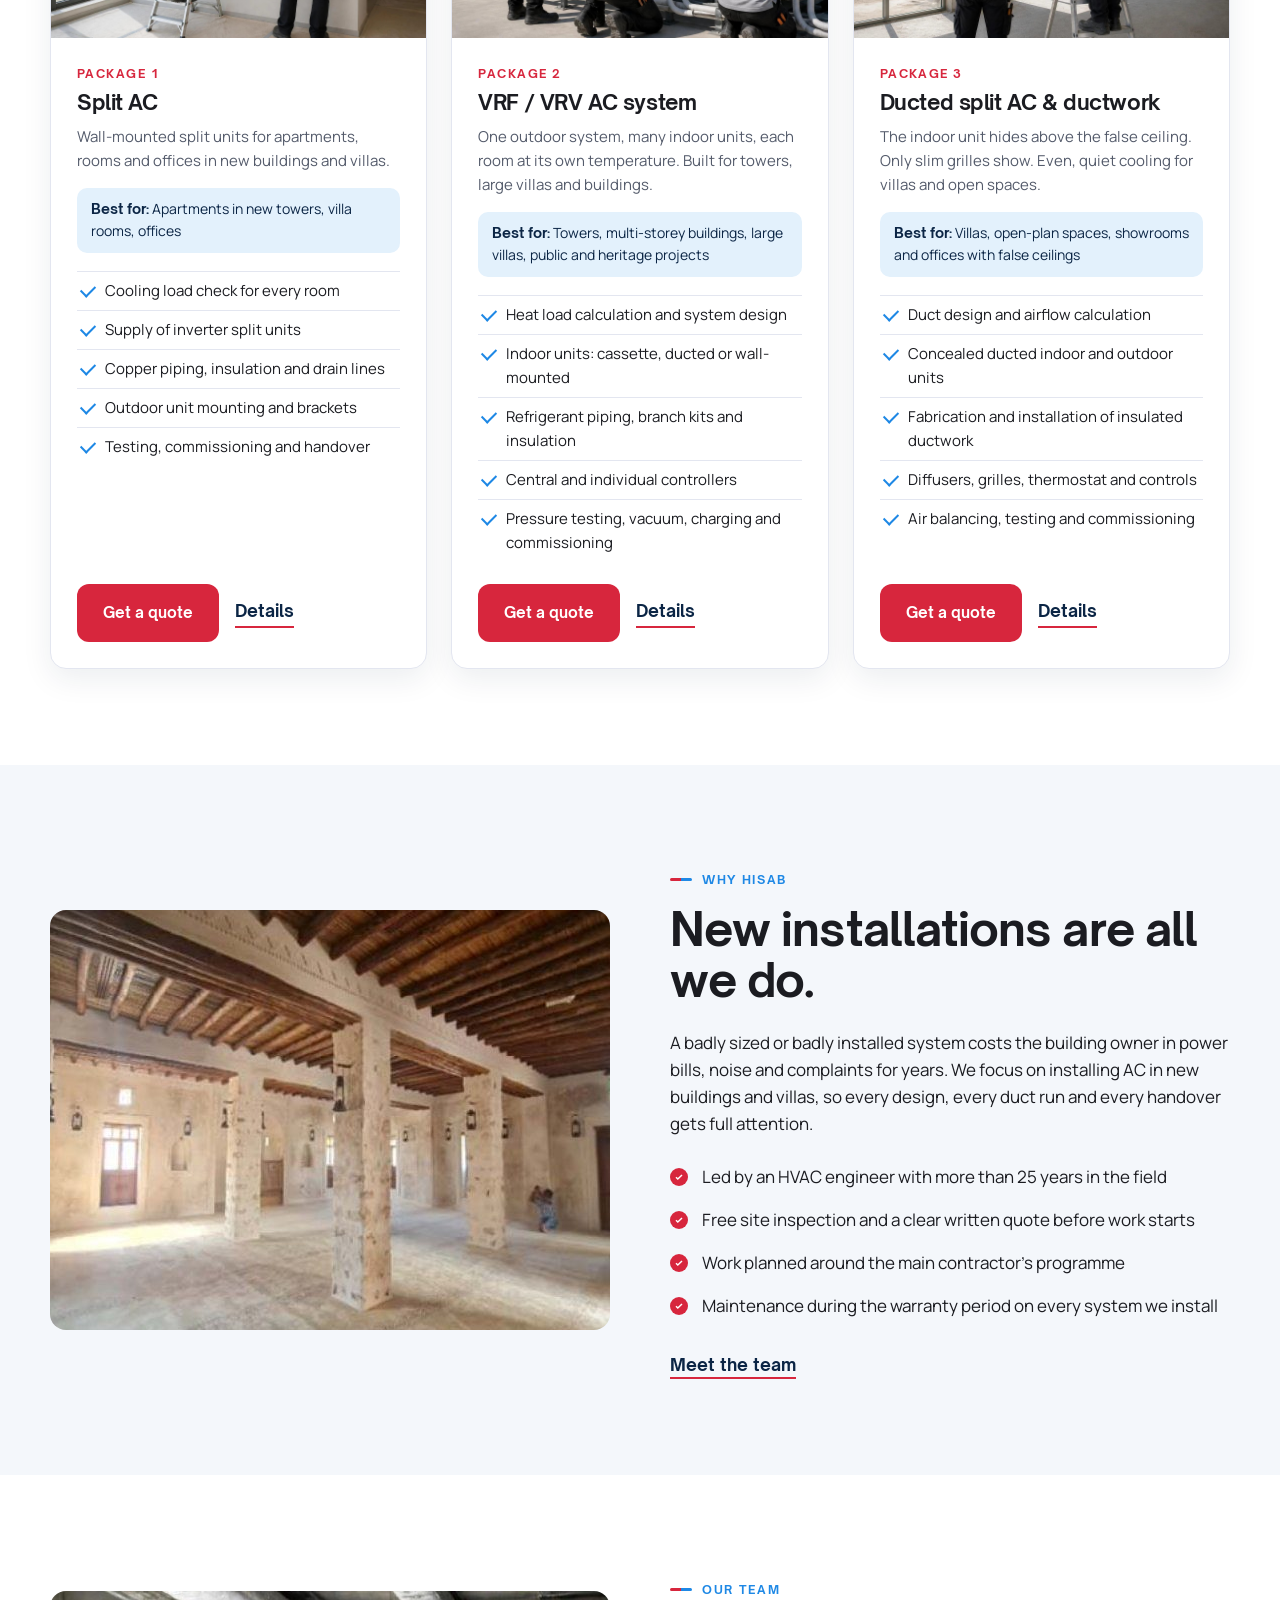
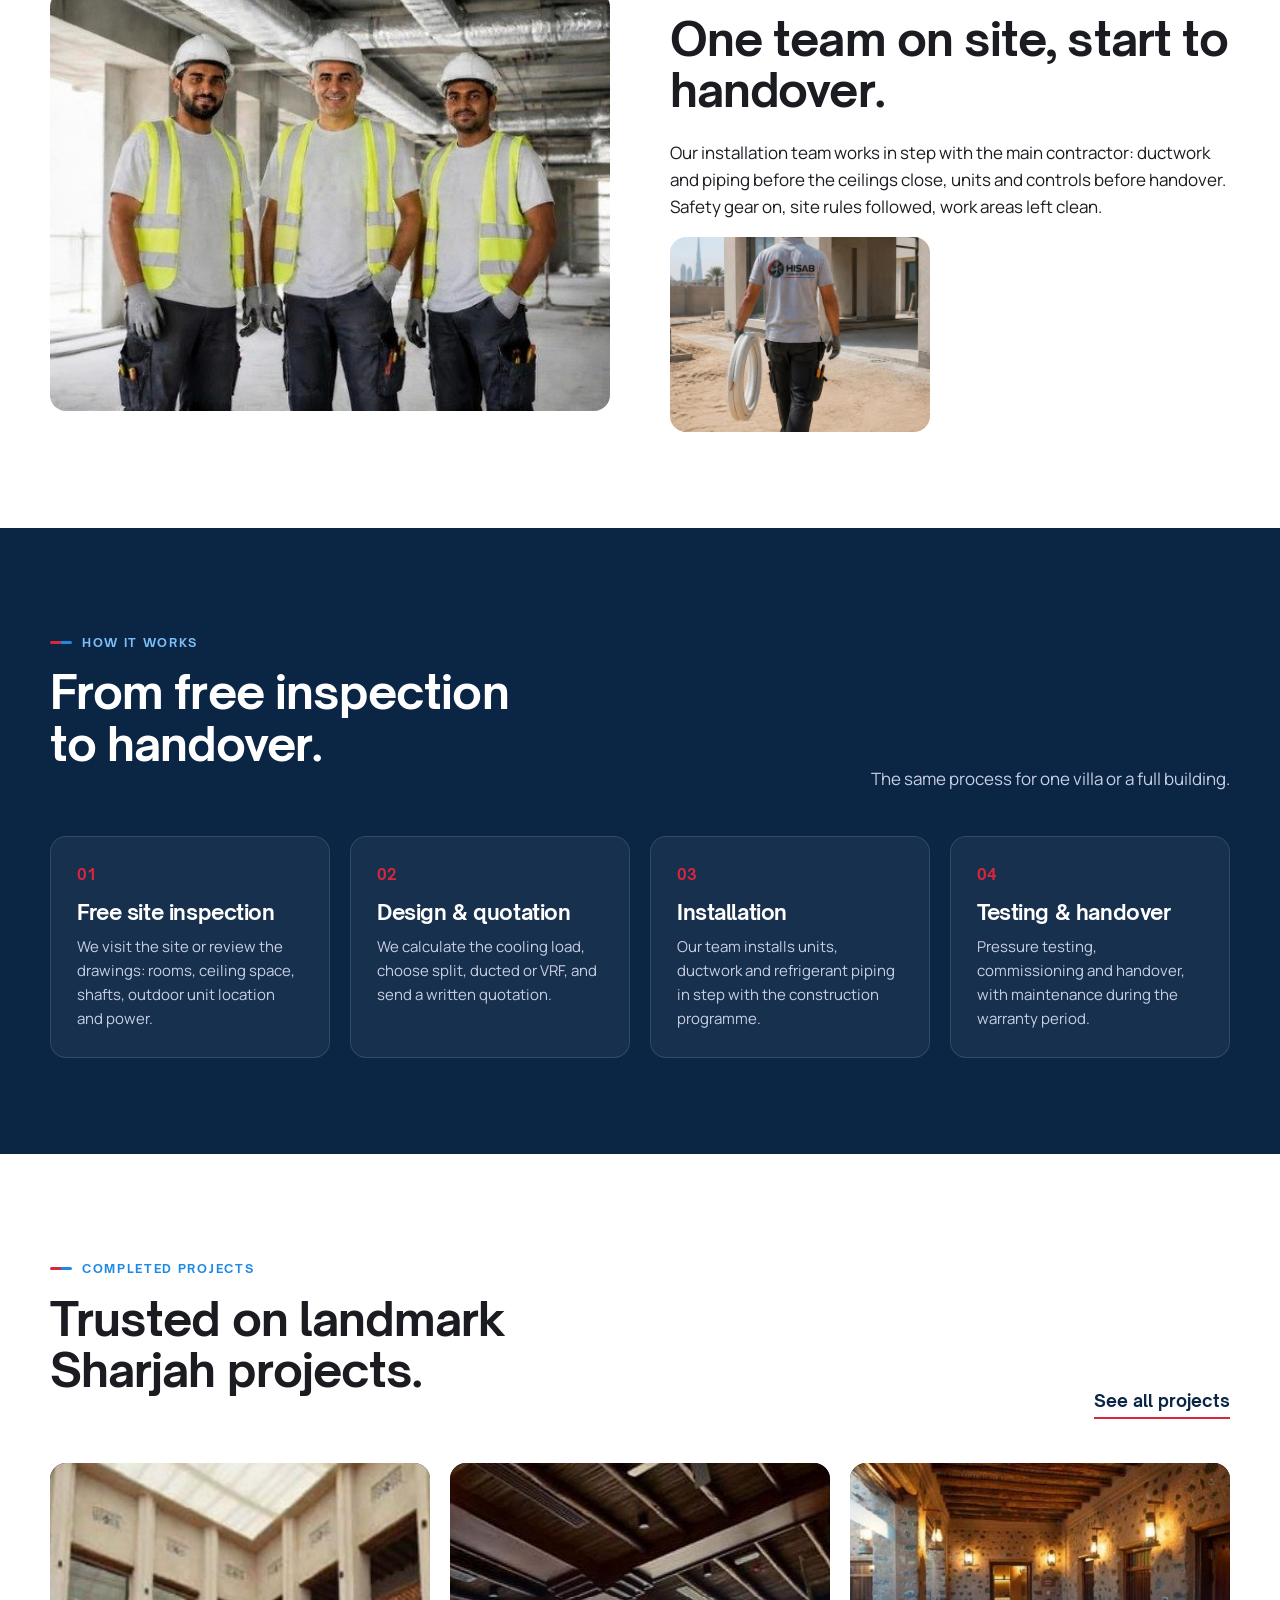
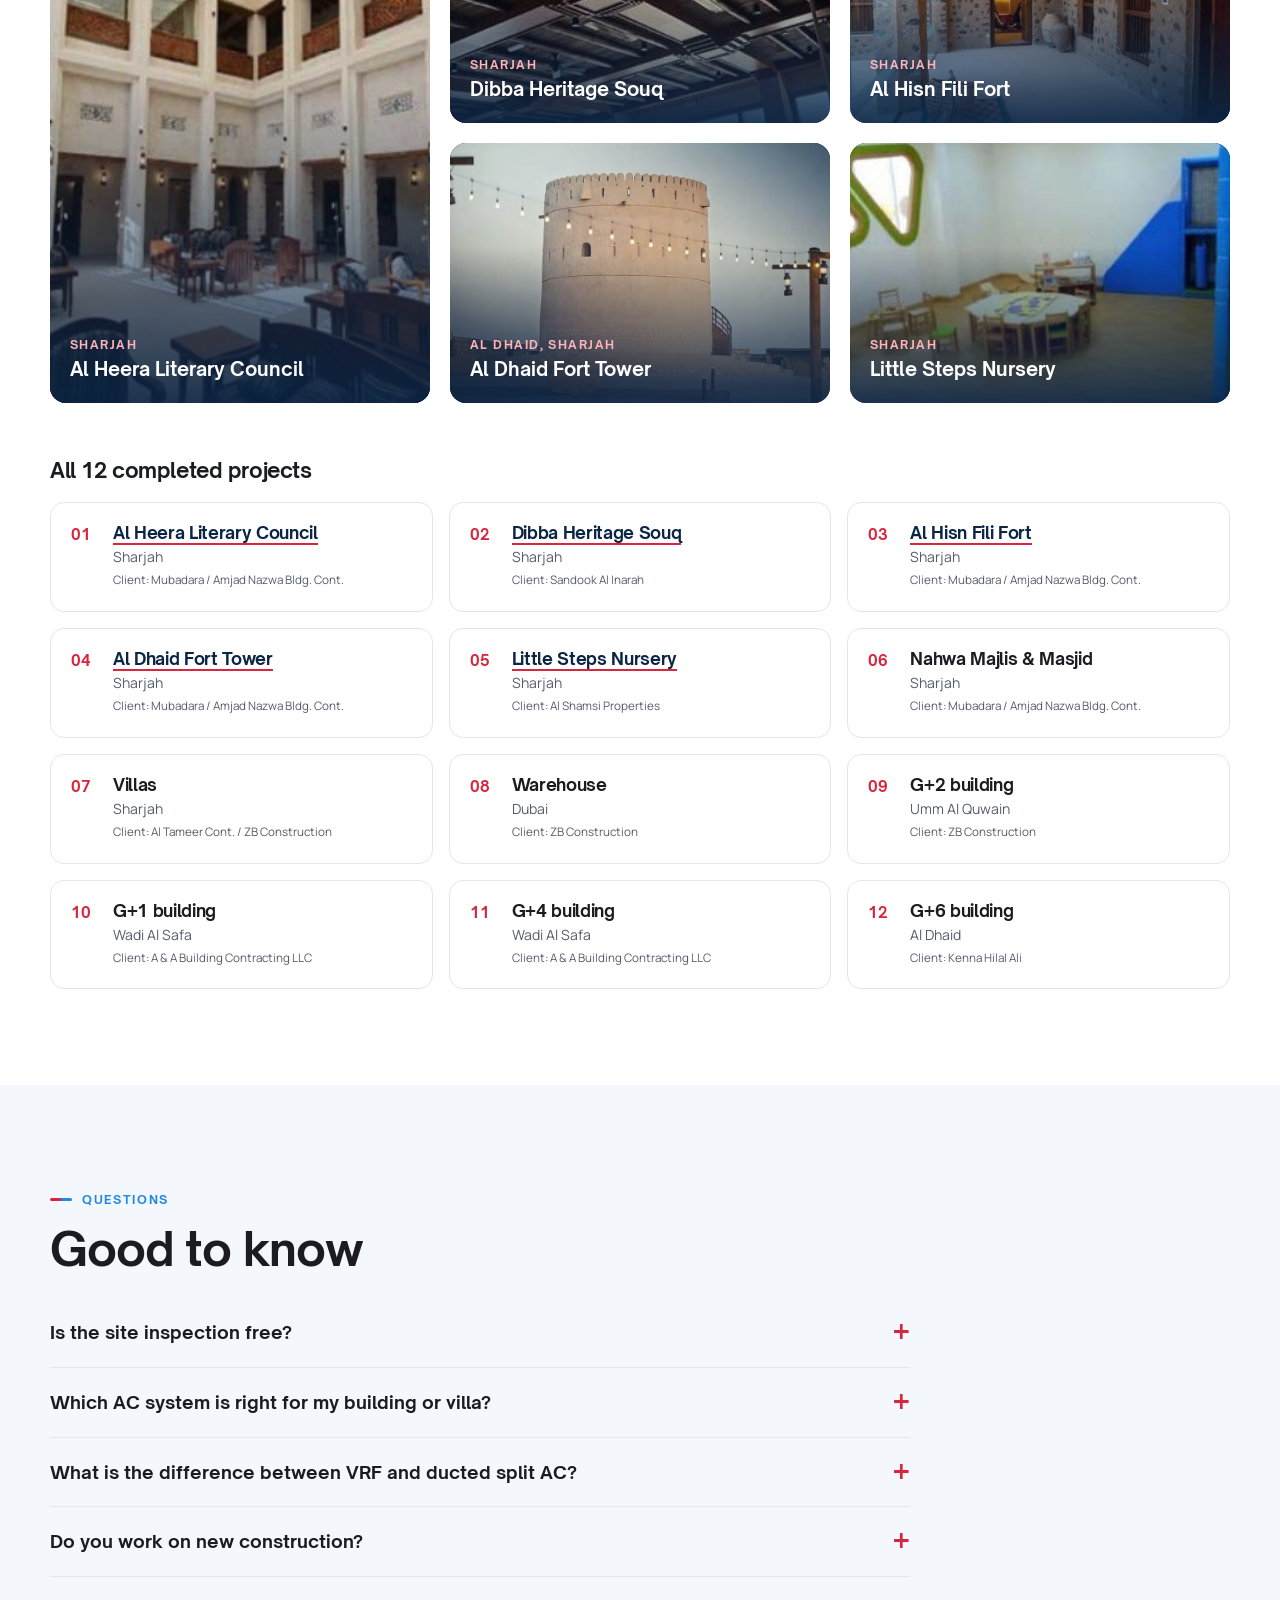
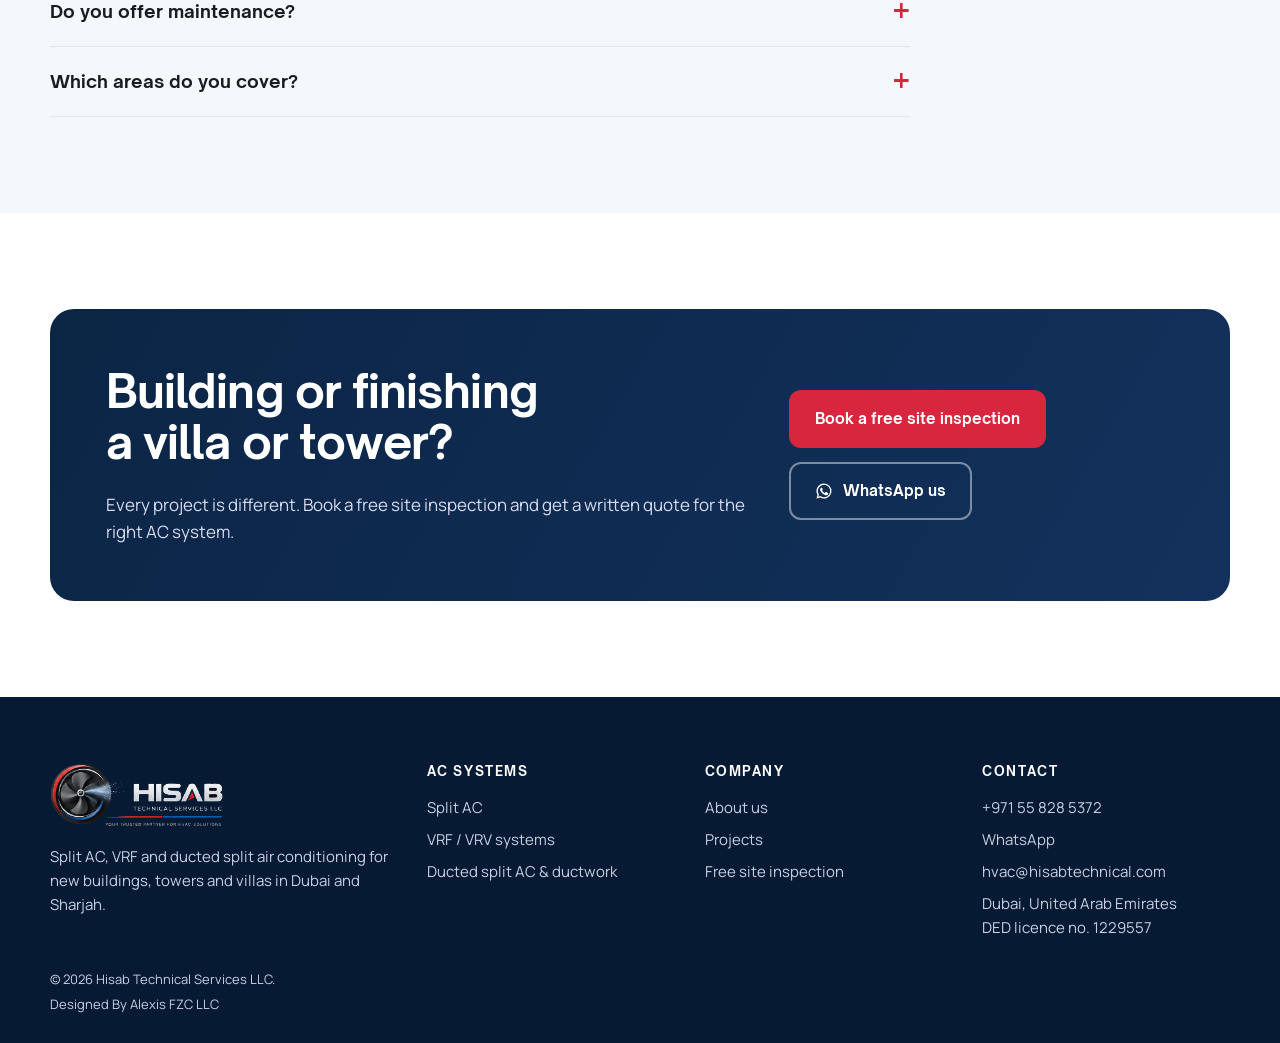
==== commit 178cc453: "Restyle site to Hisab brand palette (navy, red, cool blue, charcoal) and Open Sauce One font Co-Auth" ====
--- a/index.html
+++ b/index.html
@@ -15,7 +15,7 @@
 <meta property="og:url" content="https://hisab-technical-services.netlify.app/">
 <meta property="og:image" content="https://hisab-technical-services.netlify.app/assets/og-image.jpg">
 <meta name="twitter:card" content="summary_large_image">
-<meta name="theme-color" content="#0b1020">
+<meta name="theme-color" content="#0B2545">
 <link rel="icon" type="image/png" href="assets/favicon.png">
 <link rel="apple-touch-icon" href="assets/apple-touch-icon.png">
 <link rel="preconnect" href="https://fonts.googleapis.com">
--- a/styles.css
+++ b/styles.css
@@ -1,9 +1,11 @@
 /* Hisab Technical Services — AC, VRF and ducted split AC specialists */
+@font-face{font-family:"Open Sauce One";font-style:normal;font-weight:400 600;font-display:swap;src:url(assets/fonts/open-sauce-one-latin-400-normal.woff2) format("woff2")}
+@font-face{font-family:"Open Sauce One";font-style:normal;font-weight:700 900;font-display:swap;src:url(assets/fonts/open-sauce-one-latin-700-normal.woff2) format("woff2")}
 :root{
-  --ink:#0b1020;--ink-2:#121a33;--navy:#1e2a78;--blue:#2f6fe0;--blue-soft:#e8effd;
-  --red:#c8202f;--red-dark:#a51825;--paper:#f6f7fb;--white:#fff;--text:#1a2033;--muted:#5a6280;
-  --line:#e3e6f0;--radius:16px;--shadow:0 10px 30px rgba(11,16,32,.08);
-  --font:"Manrope",system-ui,-apple-system,"Segoe UI",Roboto,Arial,sans-serif;
+  --ink:#0B2545;--ink-2:#13315c;--navy:#0B2545;--blue:#1E88E5;--blue-soft:#e3f1fc;
+  --red:#D7263D;--red-dark:#b01d31;--paper:#f4f7fb;--white:#fff;--text:#1B1C21;--muted:#545b6b;
+  --line:#e3e6f0;--radius:16px;--shadow:0 10px 30px rgba(11,37,69,.08);
+  --font:"Open Sauce One","Manrope",system-ui,-apple-system,"Segoe UI",Roboto,Arial,sans-serif;
 }
 *{box-sizing:border-box}
 html{scroll-behavior:smooth}
@@ -19,22 +21,22 @@
 .skip{position:absolute;left:-999px;top:8px;background:var(--white);padding:8px 12px;z-index:100}
 .skip:focus{left:8px}
 .accent{color:var(--red)}
-.accent-blue{color:#7fa8ff}
+.accent-blue{color:#5fb0f5}
 .eyebrow{display:inline-flex;align-items:center;gap:10px;font-size:12px;font-weight:800;letter-spacing:.14em;text-transform:uppercase;color:var(--blue);margin-bottom:14px}
 .eyebrow:before{content:"";width:22px;height:3px;border-radius:3px;background:linear-gradient(90deg,var(--red) 50%,var(--blue) 50%)}
-.dark .eyebrow{color:#9db8ff}
+.dark .eyebrow{color:#7cc0f7}
 
 /* Buttons */
 .btn{display:inline-flex;align-items:center;justify-content:center;gap:10px;padding:15px 24px;border-radius:12px;font-weight:700;font-size:15px;text-decoration:none;border:2px solid transparent;cursor:pointer;transition:.2s;font-family:inherit}
 .btn-red{background:var(--red);color:#fff}.btn-red:hover{background:var(--red-dark)}
-.btn-blue{background:var(--navy);color:#fff}.btn-blue:hover{background:#16205e}
+.btn-blue{background:var(--navy);color:#fff}.btn-blue:hover{background:#13315c}
 .btn-ghost{border-color:rgba(255,255,255,.45);color:#fff}.btn-ghost:hover{background:rgba(255,255,255,.1)}
 .btn-line{border-color:var(--navy);color:var(--navy)}.btn-line:hover{background:var(--navy);color:#fff}
 .link{font-weight:700;color:var(--navy);text-decoration:none;border-bottom:2px solid var(--red);padding-bottom:2px}
 .link:hover{color:var(--red)}
 
 /* Top bar + header */
-.topbar{background:#05080f;color:#c9cfe3;font-size:13px}
+.topbar{background:#071a33;color:#c9cfe3;font-size:13px}
 .topbar .wrap{display:flex;justify-content:space-between;gap:16px;padding:8px 0}
 .topbar a{color:#fff;text-decoration:none;font-weight:700}
 .header{background:var(--ink);position:sticky;top:0;z-index:50;border-bottom:1px solid rgba(255,255,255,.08)}
@@ -50,7 +52,7 @@
 /* Hero */
 .hero{position:relative;color:#fff;background:var(--ink);overflow:hidden}
 .hero-bg{position:absolute;inset:0;background:url(assets/photos/hero.jpg) center/cover no-repeat;opacity:.5}
-.hero:after{content:"";position:absolute;inset:0;background:linear-gradient(90deg,rgba(11,16,32,.96) 0%,rgba(11,16,32,.8) 45%,rgba(11,16,32,.25) 100%)}
+.hero:after{content:"";position:absolute;inset:0;background:linear-gradient(90deg,rgba(11,37,69,.96) 0%,rgba(11,37,69,.8) 45%,rgba(11,37,69,.25) 100%)}
 .hero .wrap{position:relative;z-index:1;padding:110px 0 100px}
 .hero h1{max-width:760px}
 .hero p.lead{font-size:19px;max-width:600px;color:#d7dcf0}
@@ -62,7 +64,7 @@
 .page-hero{background:var(--ink);color:#fff;position:relative;overflow:hidden}
 .page-hero .wrap{position:relative;z-index:1;padding:80px 0 70px}
 .page-hero p{color:#d7dcf0;max-width:640px;font-size:18px}
-.page-hero:after{content:"";position:absolute;right:-120px;top:-120px;width:420px;height:420px;border-radius:50%;border:60px solid rgba(47,111,224,.12);box-shadow:0 0 0 60px rgba(200,32,47,.07)}
+.page-hero:after{content:"";position:absolute;right:-120px;top:-120px;width:420px;height:420px;border-radius:50%;border:60px solid rgba(30,136,229,.12);box-shadow:0 0 0 60px rgba(215,38,61,.07)}
 
 /* Trust strip */
 .trust{background:var(--paper);border-bottom:1px solid var(--line)}
@@ -121,7 +123,7 @@
 .proj{position:relative;border-radius:var(--radius);overflow:hidden;background:var(--ink);min-height:260px;color:#fff;text-decoration:none}
 .proj img{width:100%;height:100% !important;object-fit:cover;position:absolute;inset:0;transition:.4s}
 .proj:hover img{transform:scale(1.04)}
-.proj:after{content:"";position:absolute;inset:0;background:linear-gradient(180deg,transparent 40%,rgba(11,16,32,.9))}
+.proj:after{content:"";position:absolute;inset:0;background:linear-gradient(180deg,transparent 40%,rgba(11,37,69,.9))}
 .proj figcaption,.proj span{position:absolute;left:20px;right:20px;bottom:18px;z-index:1}
 .proj small{display:block;font-size:12px;letter-spacing:.12em;text-transform:uppercase;color:#ffb3ba;font-weight:800}
 .proj b{font-size:19px}
@@ -155,7 +157,7 @@
 .faq details p{margin:12px 0 0;color:var(--muted)}
 
 /* CTA band */
-.cta{background:linear-gradient(120deg,var(--navy),#101a52);color:#fff;border-radius:24px;padding:56px;display:flex;justify-content:space-between;align-items:center;gap:30px}
+.cta{background:linear-gradient(120deg,var(--navy),#13315c);color:#fff;border-radius:24px;padding:56px;display:flex;justify-content:space-between;align-items:center;gap:30px}
 .cta p{color:#d7dcf0;margin:0}
 .cta .actions{display:flex;gap:14px;flex-wrap:wrap}
 
@@ -171,7 +173,7 @@
 .grid-2{display:grid;grid-template-columns:1fr 1fr;gap:16px}
 label{display:block;font-weight:700;font-size:14px;margin-bottom:16px;color:var(--text)}
 input,select,textarea{display:block;width:100%;margin-top:6px;padding:13px 14px;border:1px solid #cfd4e4;border-radius:10px;font:inherit;font-weight:500;font-size:15px;background:#fff;color:var(--text)}
-input:focus,select:focus,textarea:focus{outline:3px solid rgba(47,111,224,.25);border-color:var(--blue)}
+input:focus,select:focus,textarea:focus{outline:3px solid rgba(30,136,229,.25);border-color:var(--blue)}
 .check{display:flex;gap:10px;align-items:flex-start;font-weight:500}
 .check input{width:auto;margin-top:5px}
 .hidden{display:none}
@@ -182,7 +184,7 @@
 .contact-box p{color:#c9cfe3}
 
 /* Footer */
-.footer{background:#05080f;color:#c9cfe3;padding:64px 0 28px;font-size:15px}
+.footer{background:#071a33;color:#c9cfe3;padding:64px 0 28px;font-size:15px}
 .footer-grid{display:grid;grid-template-columns:1.4fr 1fr 1fr 1fr;gap:30px}
 .footer img{height:70px;width:auto;margin-bottom:14px}
 .footer h4{color:#fff;font-size:13px;letter-spacing:.12em;text-transform:uppercase;margin:0 0 14px}
@@ -230,7 +232,7 @@
   .topbar .hide-sm{display:none}
   .form-card,.contact-box{padding:24px}
 }
-.hero .eyebrow,.page-hero .eyebrow{color:#9db8ff}
+.hero .eyebrow,.page-hero .eyebrow{color:#7cc0f7}
 .top-links{display:flex;gap:18px}
 .wa{width:18px;height:18px;flex:none}
 .contact-box a{display:inline-flex;align-items:center;gap:8px}
@@ -257,7 +259,7 @@
 @media (min-width:861px){
   .hero-bg{opacity:.75}
   .hero .wrap,.header .wrap,.topbar .wrap{width:min(1400px,100% - 96px)}
-  .hero:after{background:linear-gradient(180deg,rgba(11,16,32,.72),rgba(11,16,32,.82))}
+  .hero:after{background:linear-gradient(180deg,rgba(11,37,69,.72),rgba(11,37,69,.82))}
 }
 /* Preview: everything fits above the call bar on phones (nothing removed) */
 @media (max-width:600px){
@@ -303,9 +305,9 @@
 [dir=rtl] .ticks li:before{left:auto;right:0}
 [dir=rtl] .compare th,[dir=rtl] .compare td,[dir=rtl] .ref-table th,[dir=rtl] .ref-table td{text-align:right}
 [dir=rtl] .page-hero:after{right:auto;left:-120px}
-[dir=rtl] .hero:after{background:linear-gradient(270deg,rgba(11,16,32,.96) 0%,rgba(11,16,32,.8) 45%,rgba(11,16,32,.25) 100%)}
+[dir=rtl] .hero:after{background:linear-gradient(270deg,rgba(11,37,69,.96) 0%,rgba(11,37,69,.8) 45%,rgba(11,37,69,.25) 100%)}
 [dir=rtl] .skip{left:auto;right:-999px}
 [dir=rtl] .skip:focus{right:8px}
 [dir=rtl] .footer-credit{align-items:flex-end}
 [dir=rtl] .form-card input[type=email],[dir=rtl] .form-card input[type=tel],[dir=rtl] .form-card input[type=url]{text-align:right}
-@media (min-width:861px){[dir=rtl] .hero:after{background:linear-gradient(180deg,rgba(11,16,32,.72),rgba(11,16,32,.82))}}
+@media (min-width:861px){[dir=rtl] .hero:after{background:linear-gradient(180deg,rgba(11,37,69,.72),rgba(11,37,69,.82))}}
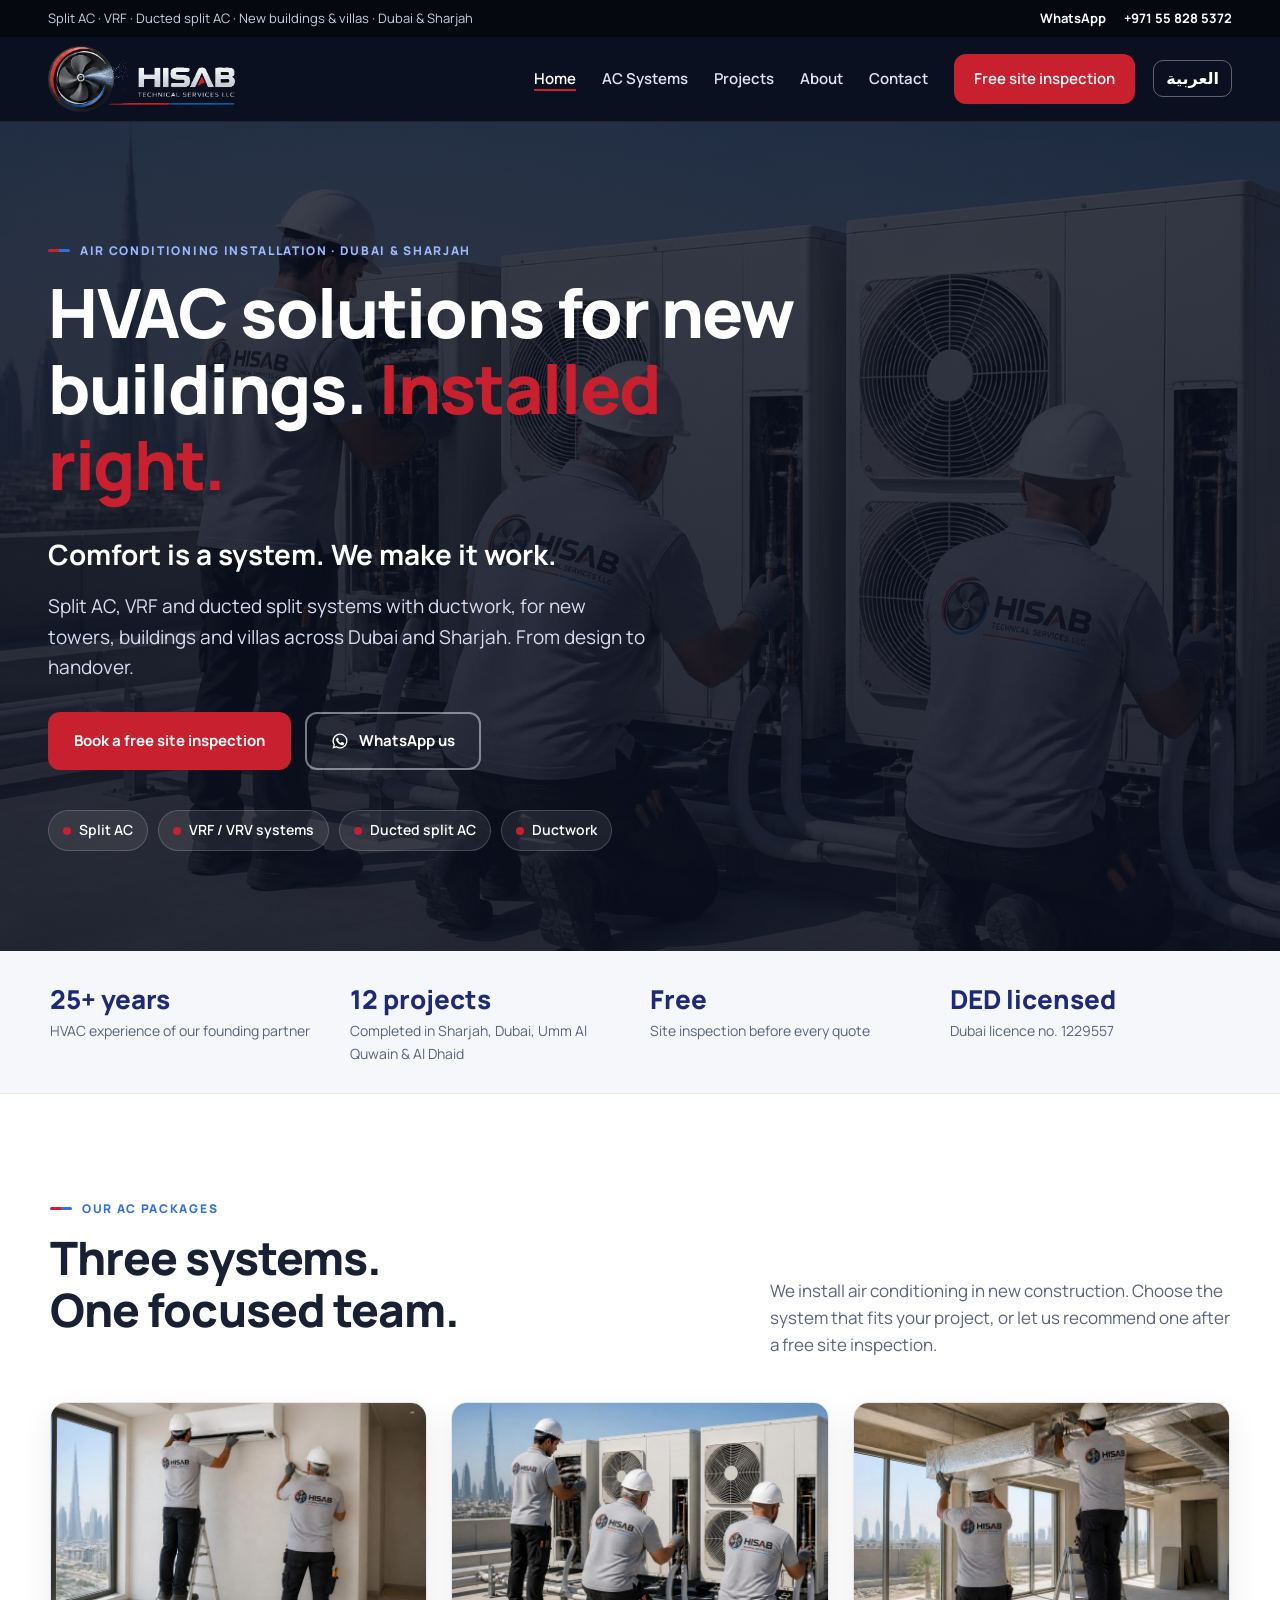
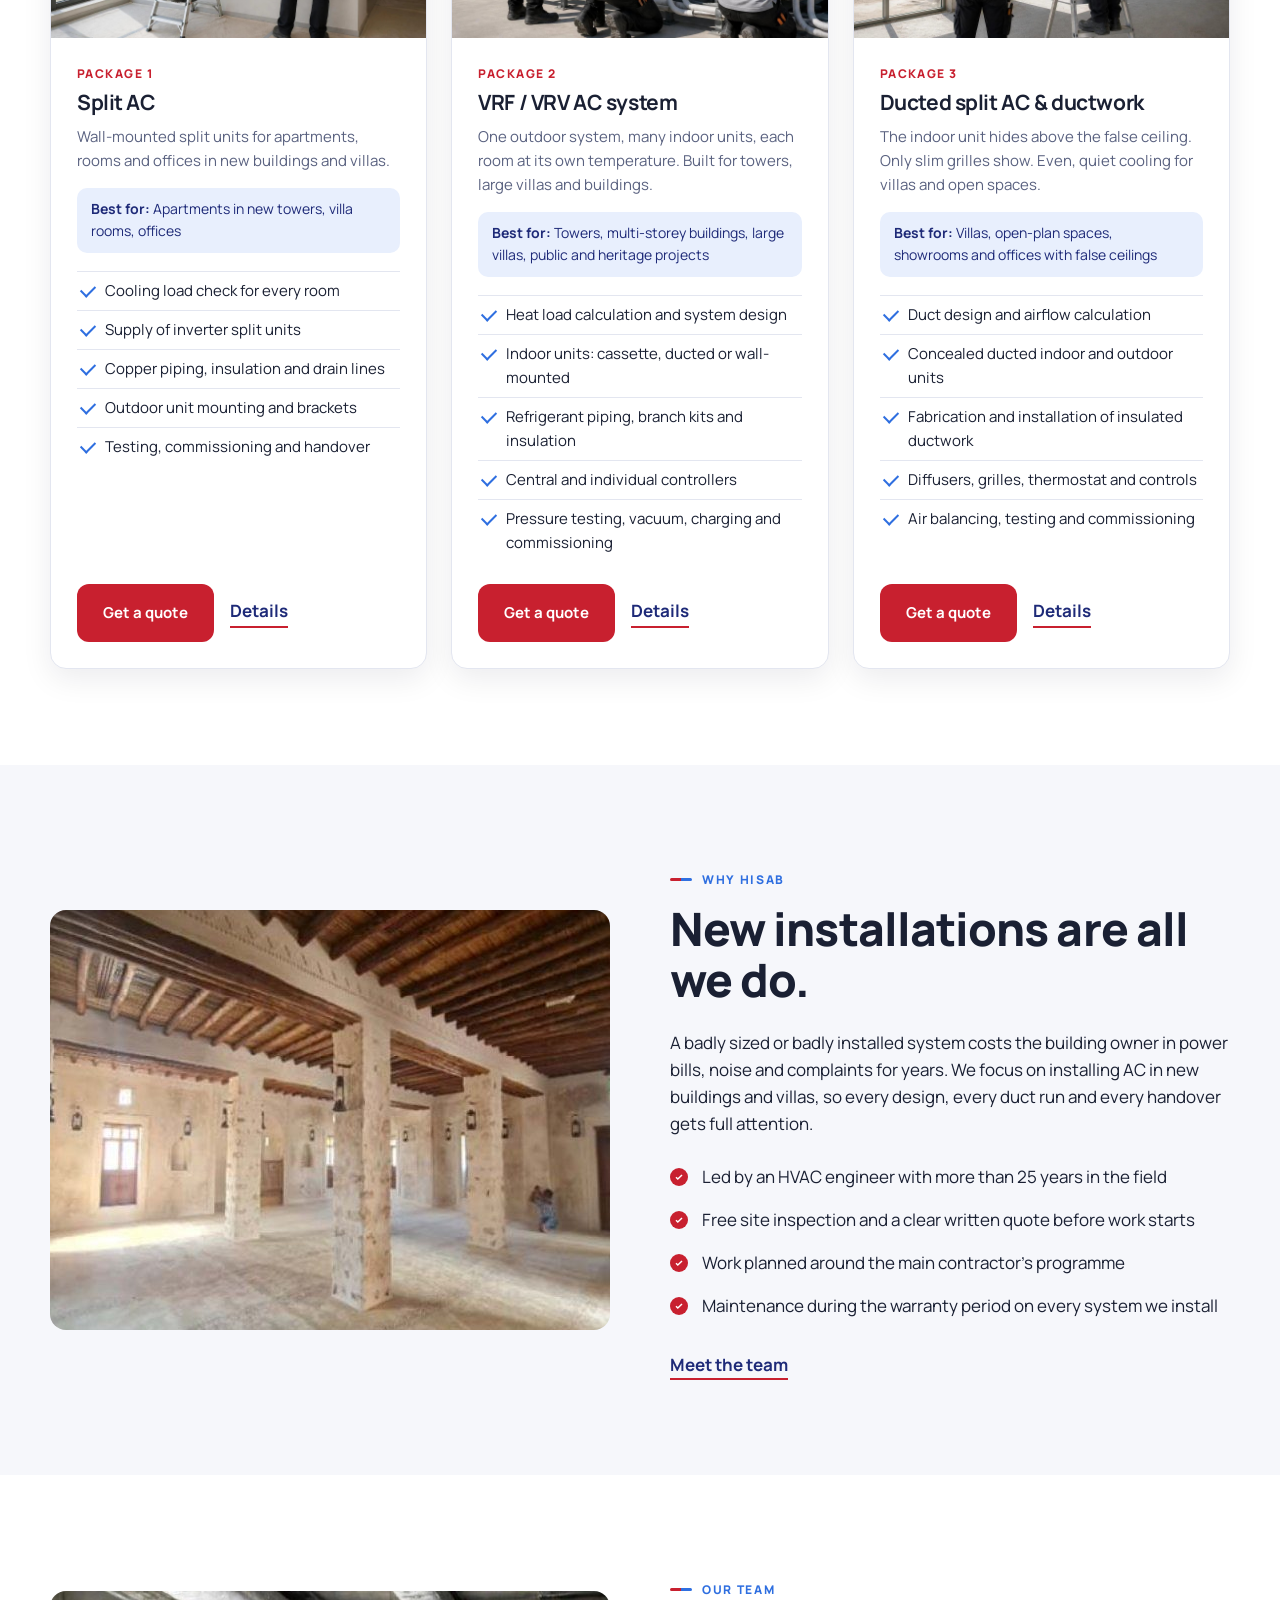
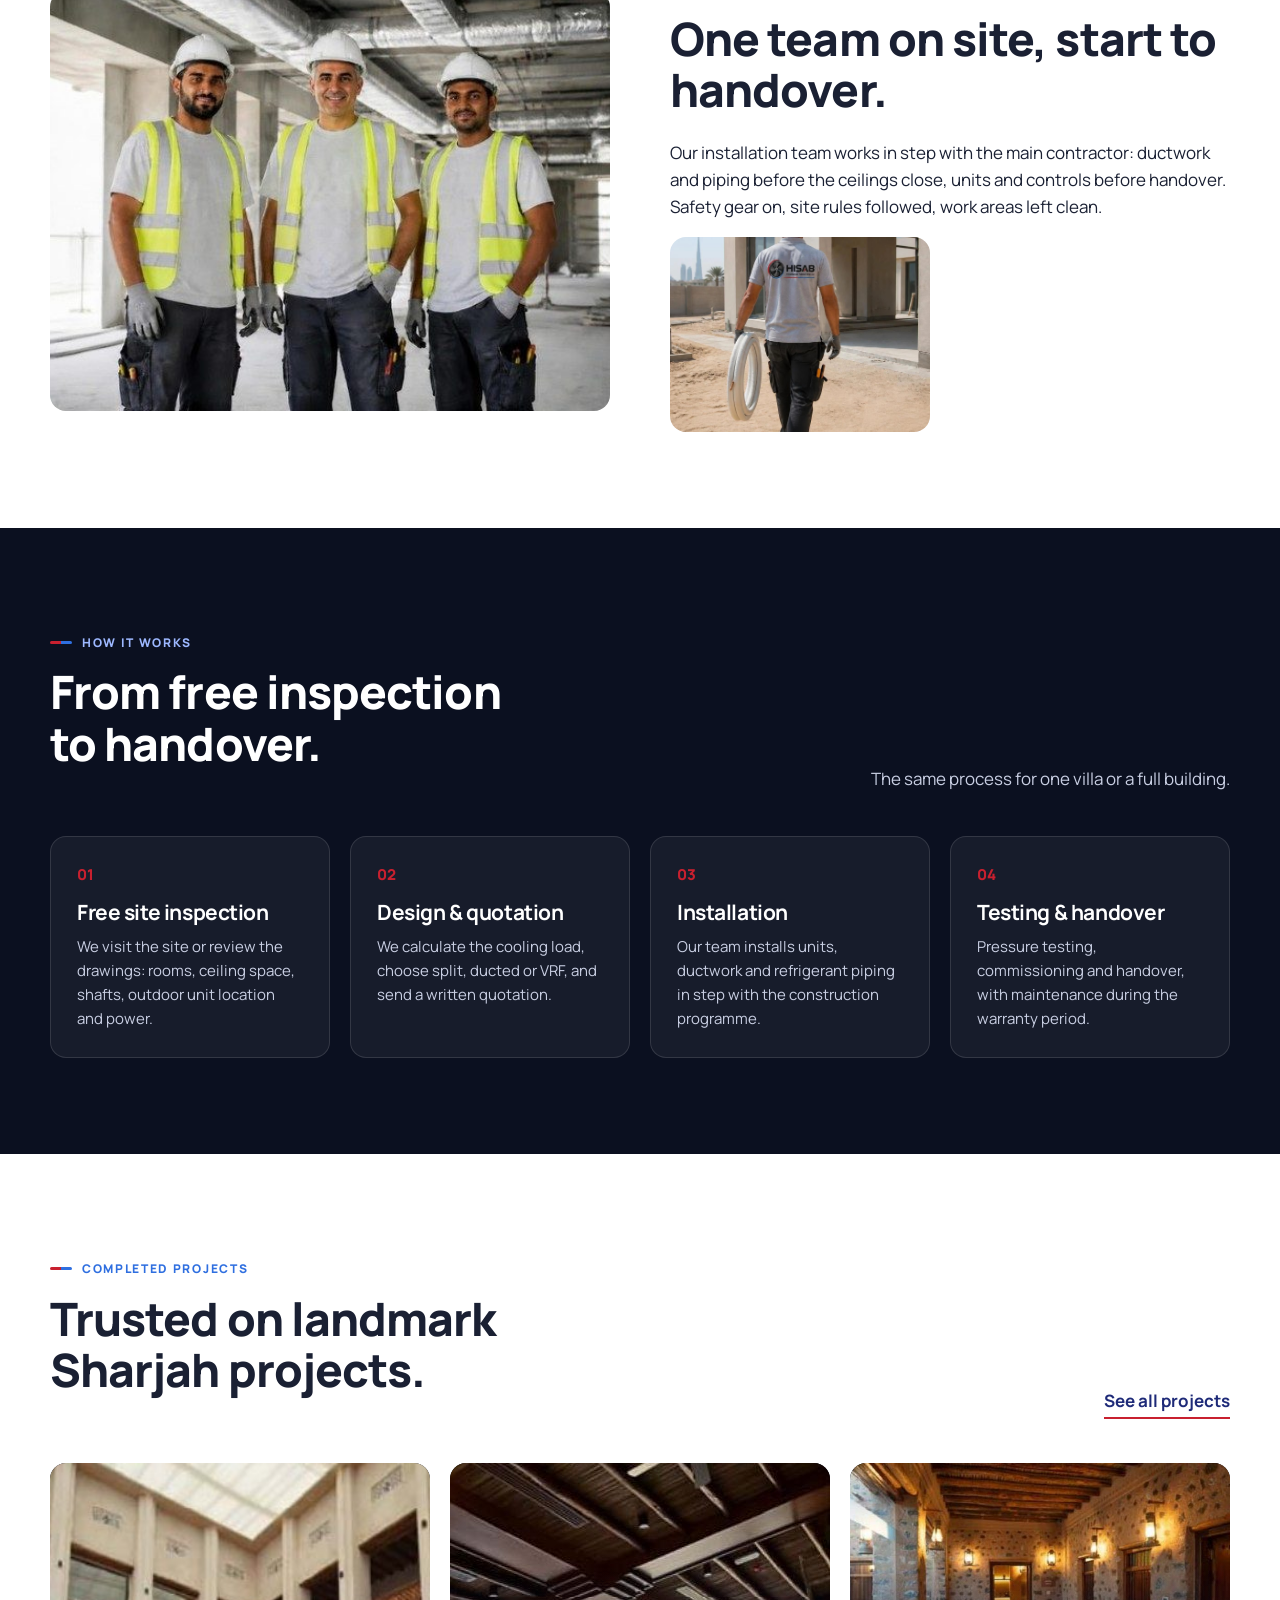
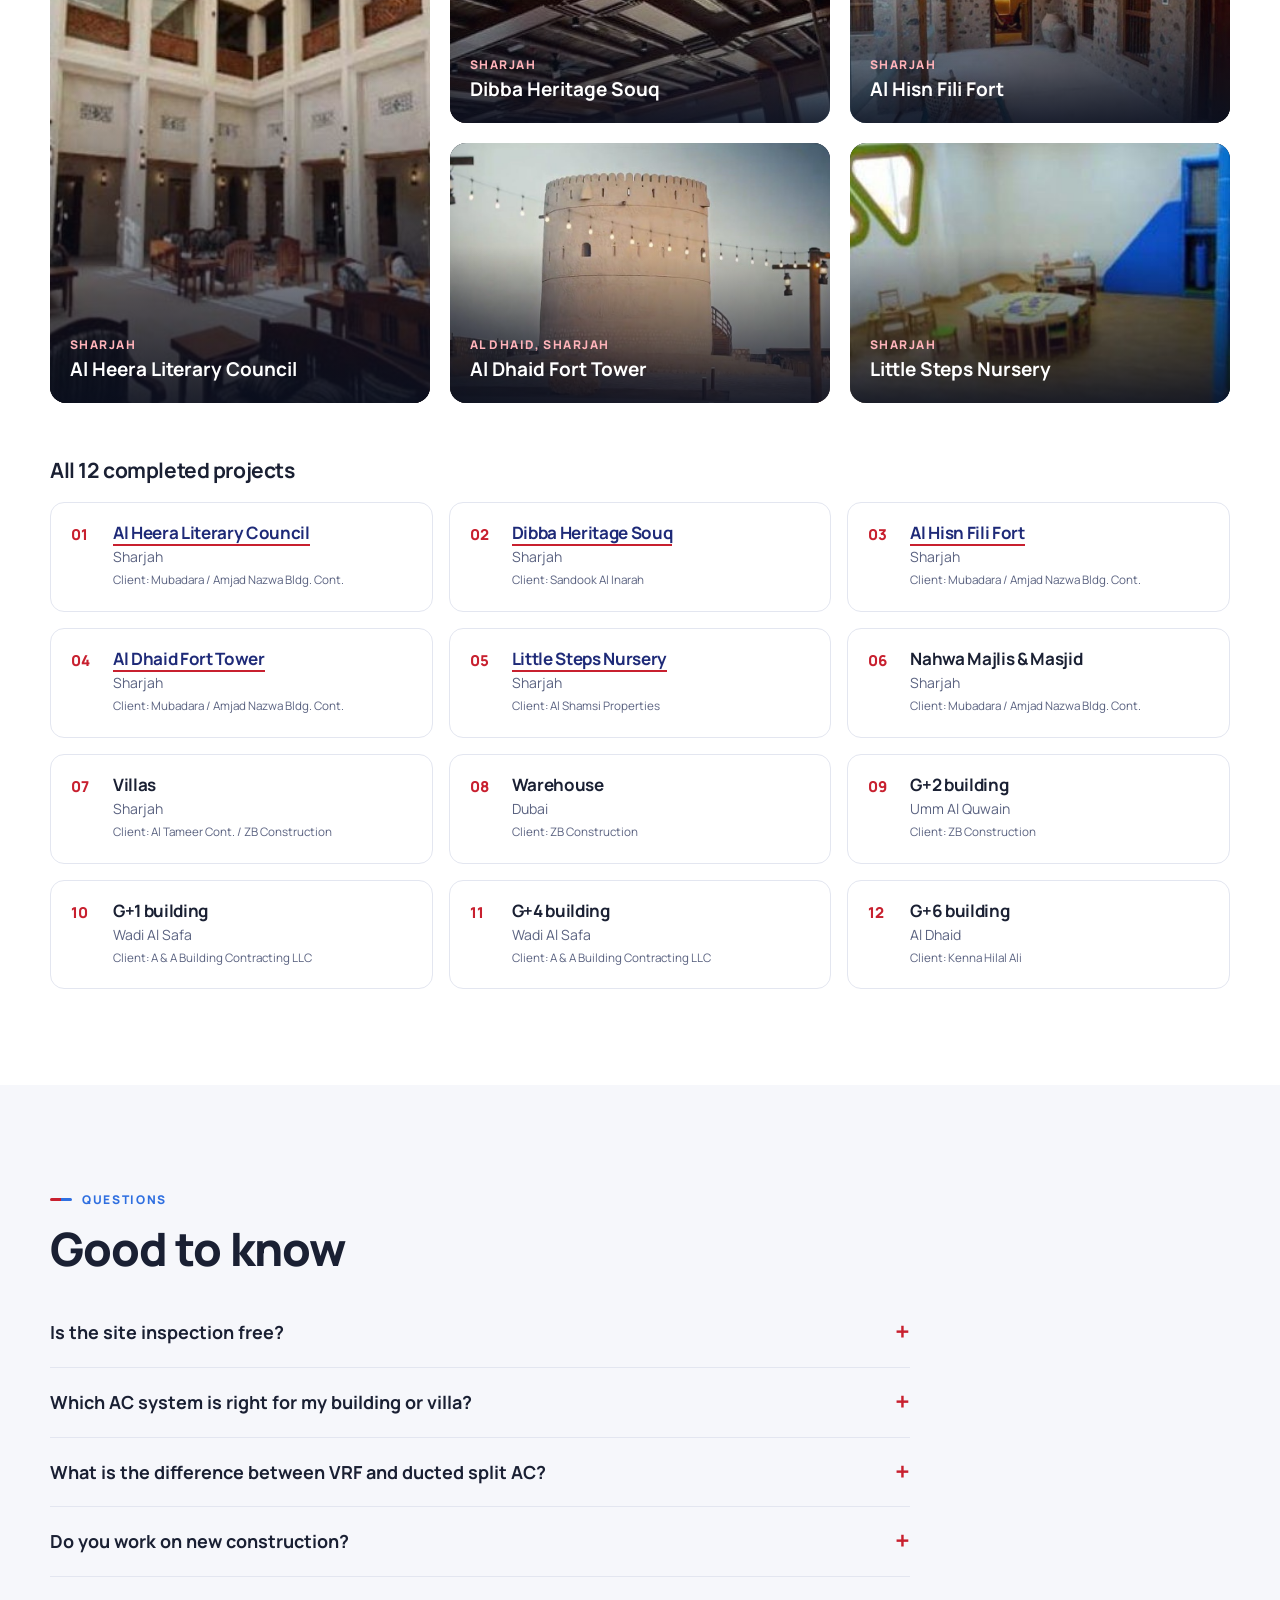
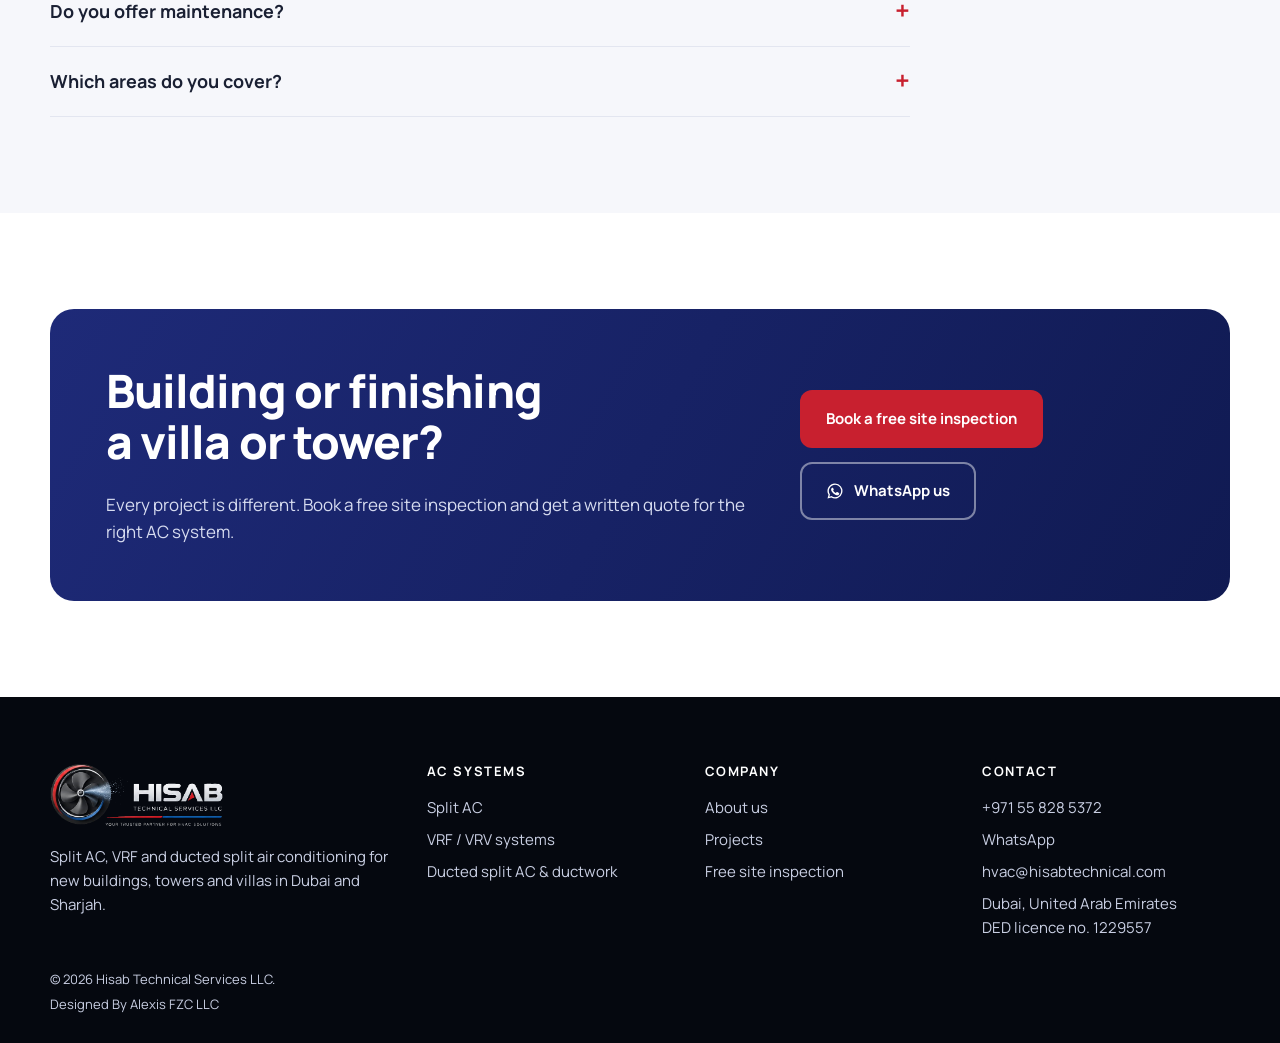
==== commit fc766804: "Revert brand restyle: back to previous colours and font Co-Authored-By: Claude Opus 5.5 <noreply@ant" ====
--- a/index.html
+++ b/index.html
@@ -15,7 +15,7 @@
 <meta property="og:url" content="https://hisab-technical-services.netlify.app/">
 <meta property="og:image" content="https://hisab-technical-services.netlify.app/assets/og-image.jpg">
 <meta name="twitter:card" content="summary_large_image">
-<meta name="theme-color" content="#0B2545">
+<meta name="theme-color" content="#0b1020">
 <link rel="icon" type="image/png" href="assets/favicon.png">
 <link rel="apple-touch-icon" href="assets/apple-touch-icon.png">
 <link rel="preconnect" href="https://fonts.googleapis.com">
--- a/styles.css
+++ b/styles.css
@@ -1,11 +1,9 @@
 /* Hisab Technical Services — AC, VRF and ducted split AC specialists */
-@font-face{font-family:"Open Sauce One";font-style:normal;font-weight:400 600;font-display:swap;src:url(assets/fonts/open-sauce-one-latin-400-normal.woff2) format("woff2")}
-@font-face{font-family:"Open Sauce One";font-style:normal;font-weight:700 900;font-display:swap;src:url(assets/fonts/open-sauce-one-latin-700-normal.woff2) format("woff2")}
 :root{
-  --ink:#0B2545;--ink-2:#13315c;--navy:#0B2545;--blue:#1E88E5;--blue-soft:#e3f1fc;
-  --red:#D7263D;--red-dark:#b01d31;--paper:#f4f7fb;--white:#fff;--text:#1B1C21;--muted:#545b6b;
-  --line:#e3e6f0;--radius:16px;--shadow:0 10px 30px rgba(11,37,69,.08);
-  --font:"Open Sauce One","Manrope",system-ui,-apple-system,"Segoe UI",Roboto,Arial,sans-serif;
+  --ink:#0b1020;--ink-2:#121a33;--navy:#1e2a78;--blue:#2f6fe0;--blue-soft:#e8effd;
+  --red:#c8202f;--red-dark:#a51825;--paper:#f6f7fb;--white:#fff;--text:#1a2033;--muted:#5a6280;
+  --line:#e3e6f0;--radius:16px;--shadow:0 10px 30px rgba(11,16,32,.08);
+  --font:"Manrope",system-ui,-apple-system,"Segoe UI",Roboto,Arial,sans-serif;
 }
 *{box-sizing:border-box}
 html{scroll-behavior:smooth}
@@ -21,22 +19,22 @@
 .skip{position:absolute;left:-999px;top:8px;background:var(--white);padding:8px 12px;z-index:100}
 .skip:focus{left:8px}
 .accent{color:var(--red)}
-.accent-blue{color:#5fb0f5}
+.accent-blue{color:#7fa8ff}
 .eyebrow{display:inline-flex;align-items:center;gap:10px;font-size:12px;font-weight:800;letter-spacing:.14em;text-transform:uppercase;color:var(--blue);margin-bottom:14px}
 .eyebrow:before{content:"";width:22px;height:3px;border-radius:3px;background:linear-gradient(90deg,var(--red) 50%,var(--blue) 50%)}
-.dark .eyebrow{color:#7cc0f7}
+.dark .eyebrow{color:#9db8ff}
 
 /* Buttons */
 .btn{display:inline-flex;align-items:center;justify-content:center;gap:10px;padding:15px 24px;border-radius:12px;font-weight:700;font-size:15px;text-decoration:none;border:2px solid transparent;cursor:pointer;transition:.2s;font-family:inherit}
 .btn-red{background:var(--red);color:#fff}.btn-red:hover{background:var(--red-dark)}
-.btn-blue{background:var(--navy);color:#fff}.btn-blue:hover{background:#13315c}
+.btn-blue{background:var(--navy);color:#fff}.btn-blue:hover{background:#16205e}
 .btn-ghost{border-color:rgba(255,255,255,.45);color:#fff}.btn-ghost:hover{background:rgba(255,255,255,.1)}
 .btn-line{border-color:var(--navy);color:var(--navy)}.btn-line:hover{background:var(--navy);color:#fff}
 .link{font-weight:700;color:var(--navy);text-decoration:none;border-bottom:2px solid var(--red);padding-bottom:2px}
 .link:hover{color:var(--red)}
 
 /* Top bar + header */
-.topbar{background:#071a33;color:#c9cfe3;font-size:13px}
+.topbar{background:#05080f;color:#c9cfe3;font-size:13px}
 .topbar .wrap{display:flex;justify-content:space-between;gap:16px;padding:8px 0}
 .topbar a{color:#fff;text-decoration:none;font-weight:700}
 .header{background:var(--ink);position:sticky;top:0;z-index:50;border-bottom:1px solid rgba(255,255,255,.08)}
@@ -52,7 +50,7 @@
 /* Hero */
 .hero{position:relative;color:#fff;background:var(--ink);overflow:hidden}
 .hero-bg{position:absolute;inset:0;background:url(assets/photos/hero.jpg) center/cover no-repeat;opacity:.5}
-.hero:after{content:"";position:absolute;inset:0;background:linear-gradient(90deg,rgba(11,37,69,.96) 0%,rgba(11,37,69,.8) 45%,rgba(11,37,69,.25) 100%)}
+.hero:after{content:"";position:absolute;inset:0;background:linear-gradient(90deg,rgba(11,16,32,.96) 0%,rgba(11,16,32,.8) 45%,rgba(11,16,32,.25) 100%)}
 .hero .wrap{position:relative;z-index:1;padding:110px 0 100px}
 .hero h1{max-width:760px}
 .hero p.lead{font-size:19px;max-width:600px;color:#d7dcf0}
@@ -64,7 +62,7 @@
 .page-hero{background:var(--ink);color:#fff;position:relative;overflow:hidden}
 .page-hero .wrap{position:relative;z-index:1;padding:80px 0 70px}
 .page-hero p{color:#d7dcf0;max-width:640px;font-size:18px}
-.page-hero:after{content:"";position:absolute;right:-120px;top:-120px;width:420px;height:420px;border-radius:50%;border:60px solid rgba(30,136,229,.12);box-shadow:0 0 0 60px rgba(215,38,61,.07)}
+.page-hero:after{content:"";position:absolute;right:-120px;top:-120px;width:420px;height:420px;border-radius:50%;border:60px solid rgba(47,111,224,.12);box-shadow:0 0 0 60px rgba(200,32,47,.07)}
 
 /* Trust strip */
 .trust{background:var(--paper);border-bottom:1px solid var(--line)}
@@ -123,7 +121,7 @@
 .proj{position:relative;border-radius:var(--radius);overflow:hidden;background:var(--ink);min-height:260px;color:#fff;text-decoration:none}
 .proj img{width:100%;height:100% !important;object-fit:cover;position:absolute;inset:0;transition:.4s}
 .proj:hover img{transform:scale(1.04)}
-.proj:after{content:"";position:absolute;inset:0;background:linear-gradient(180deg,transparent 40%,rgba(11,37,69,.9))}
+.proj:after{content:"";position:absolute;inset:0;background:linear-gradient(180deg,transparent 40%,rgba(11,16,32,.9))}
 .proj figcaption,.proj span{position:absolute;left:20px;right:20px;bottom:18px;z-index:1}
 .proj small{display:block;font-size:12px;letter-spacing:.12em;text-transform:uppercase;color:#ffb3ba;font-weight:800}
 .proj b{font-size:19px}
@@ -157,7 +155,7 @@
 .faq details p{margin:12px 0 0;color:var(--muted)}
 
 /* CTA band */
-.cta{background:linear-gradient(120deg,var(--navy),#13315c);color:#fff;border-radius:24px;padding:56px;display:flex;justify-content:space-between;align-items:center;gap:30px}
+.cta{background:linear-gradient(120deg,var(--navy),#101a52);color:#fff;border-radius:24px;padding:56px;display:flex;justify-content:space-between;align-items:center;gap:30px}
 .cta p{color:#d7dcf0;margin:0}
 .cta .actions{display:flex;gap:14px;flex-wrap:wrap}
 
@@ -173,7 +171,7 @@
 .grid-2{display:grid;grid-template-columns:1fr 1fr;gap:16px}
 label{display:block;font-weight:700;font-size:14px;margin-bottom:16px;color:var(--text)}
 input,select,textarea{display:block;width:100%;margin-top:6px;padding:13px 14px;border:1px solid #cfd4e4;border-radius:10px;font:inherit;font-weight:500;font-size:15px;background:#fff;color:var(--text)}
-input:focus,select:focus,textarea:focus{outline:3px solid rgba(30,136,229,.25);border-color:var(--blue)}
+input:focus,select:focus,textarea:focus{outline:3px solid rgba(47,111,224,.25);border-color:var(--blue)}
 .check{display:flex;gap:10px;align-items:flex-start;font-weight:500}
 .check input{width:auto;margin-top:5px}
 .hidden{display:none}
@@ -184,7 +182,7 @@
 .contact-box p{color:#c9cfe3}
 
 /* Footer */
-.footer{background:#071a33;color:#c9cfe3;padding:64px 0 28px;font-size:15px}
+.footer{background:#05080f;color:#c9cfe3;padding:64px 0 28px;font-size:15px}
 .footer-grid{display:grid;grid-template-columns:1.4fr 1fr 1fr 1fr;gap:30px}
 .footer img{height:70px;width:auto;margin-bottom:14px}
 .footer h4{color:#fff;font-size:13px;letter-spacing:.12em;text-transform:uppercase;margin:0 0 14px}
@@ -232,7 +230,7 @@
   .topbar .hide-sm{display:none}
   .form-card,.contact-box{padding:24px}
 }
-.hero .eyebrow,.page-hero .eyebrow{color:#7cc0f7}
+.hero .eyebrow,.page-hero .eyebrow{color:#9db8ff}
 .top-links{display:flex;gap:18px}
 .wa{width:18px;height:18px;flex:none}
 .contact-box a{display:inline-flex;align-items:center;gap:8px}
@@ -259,7 +257,7 @@
 @media (min-width:861px){
   .hero-bg{opacity:.75}
   .hero .wrap,.header .wrap,.topbar .wrap{width:min(1400px,100% - 96px)}
-  .hero:after{background:linear-gradient(180deg,rgba(11,37,69,.72),rgba(11,37,69,.82))}
+  .hero:after{background:linear-gradient(180deg,rgba(11,16,32,.72),rgba(11,16,32,.82))}
 }
 /* Preview: everything fits above the call bar on phones (nothing removed) */
 @media (max-width:600px){
@@ -305,9 +303,9 @@
 [dir=rtl] .ticks li:before{left:auto;right:0}
 [dir=rtl] .compare th,[dir=rtl] .compare td,[dir=rtl] .ref-table th,[dir=rtl] .ref-table td{text-align:right}
 [dir=rtl] .page-hero:after{right:auto;left:-120px}
-[dir=rtl] .hero:after{background:linear-gradient(270deg,rgba(11,37,69,.96) 0%,rgba(11,37,69,.8) 45%,rgba(11,37,69,.25) 100%)}
+[dir=rtl] .hero:after{background:linear-gradient(270deg,rgba(11,16,32,.96) 0%,rgba(11,16,32,.8) 45%,rgba(11,16,32,.25) 100%)}
 [dir=rtl] .skip{left:auto;right:-999px}
 [dir=rtl] .skip:focus{right:8px}
 [dir=rtl] .footer-credit{align-items:flex-end}
 [dir=rtl] .form-card input[type=email],[dir=rtl] .form-card input[type=tel],[dir=rtl] .form-card input[type=url]{text-align:right}
-@media (min-width:861px){[dir=rtl] .hero:after{background:linear-gradient(180deg,rgba(11,37,69,.72),rgba(11,37,69,.82))}}
+@media (min-width:861px){[dir=rtl] .hero:after{background:linear-gradient(180deg,rgba(11,16,32,.72),rgba(11,16,32,.82))}}
